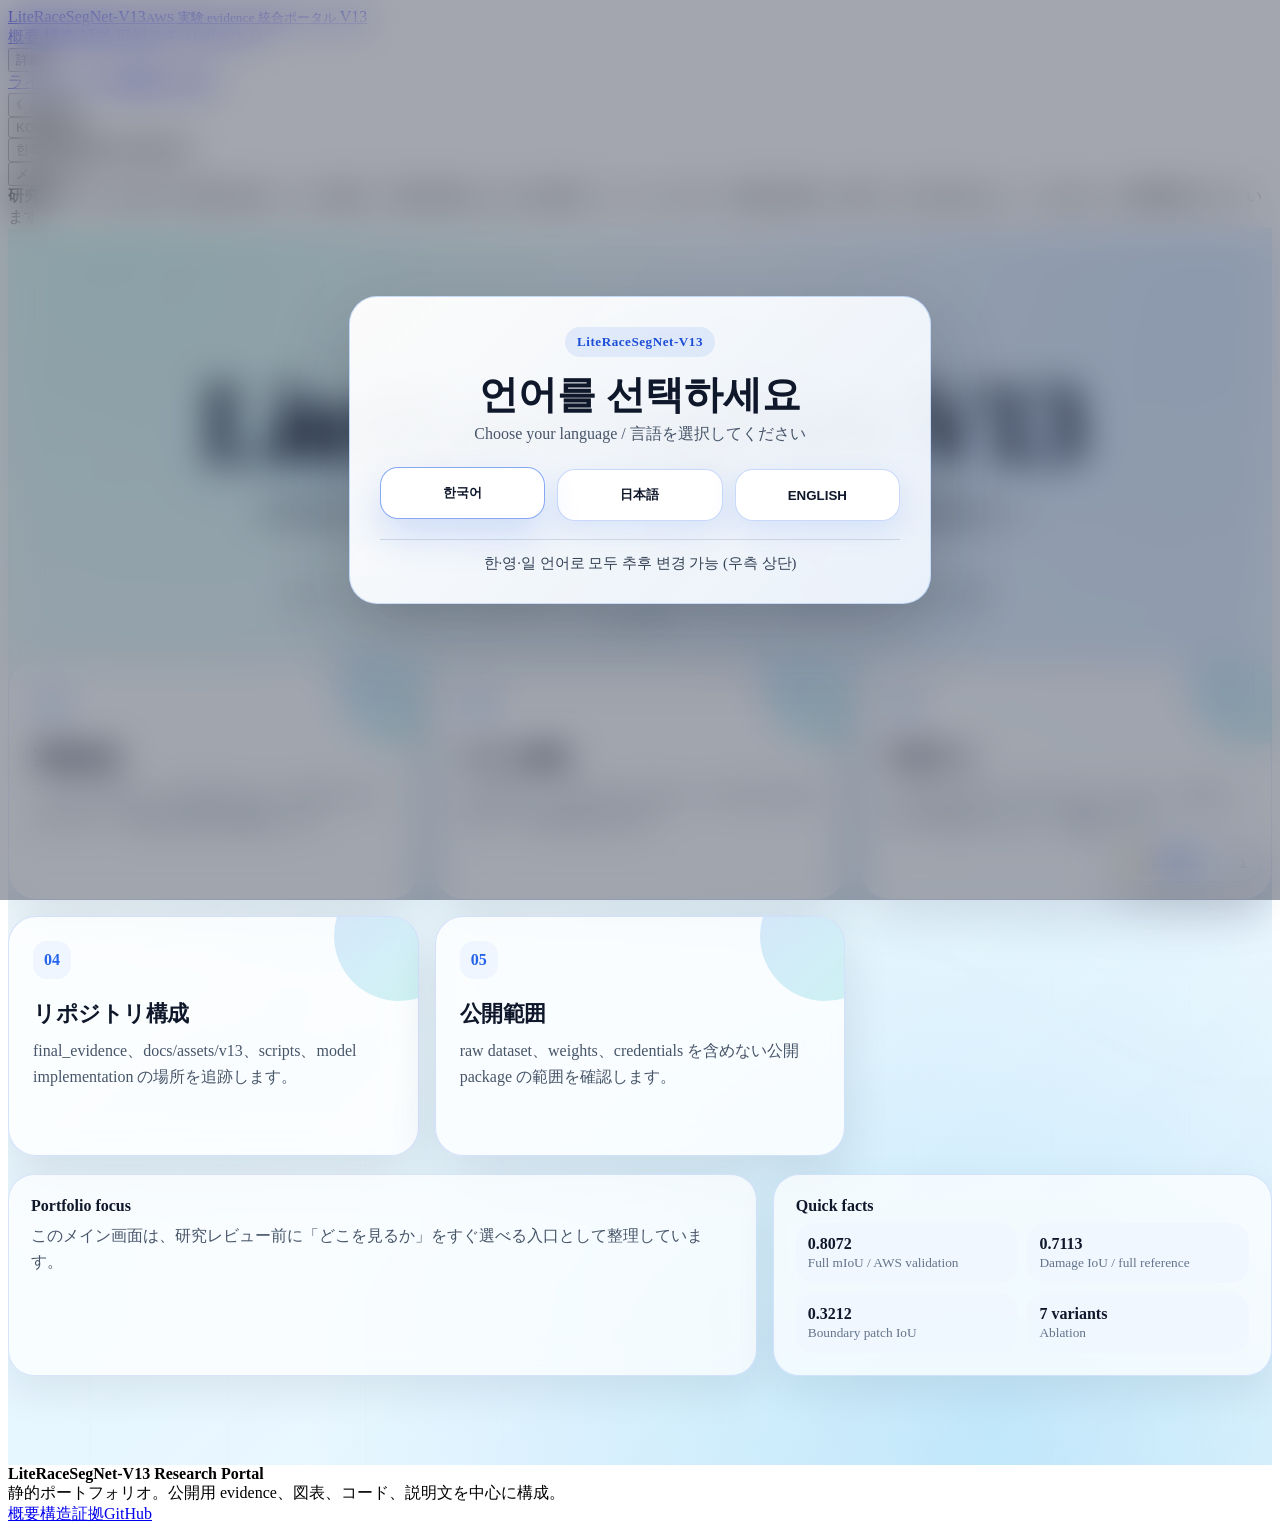
==== index.html @ 6b25d980 "README 정리(영·일·한), 캐릭터 이미지와 QA 페이지 삭제, 불필요한 문서·그림 삭제, 저작자 표기 수정" ====
<!DOCTYPE html>

<html lang="ja">
<head>
<meta charset="utf-8"/>
<meta content="width=device-width, initial-scale=1" name="viewport"/>
<title>Research Portal | LiteRaceSegNet-V13</title>
<meta content="LiteRaceSegNet V13 integrates AWS ablation, threshold, boundary-local, and visual evidence." name="description"/>
<meta content="Research Portal | LiteRaceSegNet-V13" property="og:title"/>
<meta content="LiteRaceSegNet V13 integrates AWS ablation, threshold, boundary-local, and visual evidence." property="og:description"/>
<meta content="docs/assets/v13/service_cards_sheet_10_samples.jpg" property="og:image"/>
<link href="assets/favicon.svg" rel="icon" type="image/svg+xml"/>
<link href="assets/site.css" rel="stylesheet"/>

<style id="lrs-lang-style">
.lang-control[data-lrs-language-control] .lang-switch{gap:6px;flex-wrap:wrap}.lang-control[data-lrs-language-control] .lang-btn{white-space:nowrap}.lrs-lang-modal[hidden]{display:none!important}.lrs-lang-modal{position:fixed;inset:0;z-index:9999;display:grid;place-items:center;padding:24px;background:rgba(15,23,42,.38);backdrop-filter:blur(18px);-webkit-backdrop-filter:blur(18px)}.lrs-lang-dialog{width:min(520px,calc(100vw - 32px));border:1px solid rgba(59,130,246,.25);border-radius:28px;background:linear-gradient(135deg,rgba(255,255,255,.96),rgba(239,246,255,.94));box-shadow:0 30px 80px rgba(15,23,42,.24);padding:30px;text-align:center;color:#0f172a}.lrs-lang-kicker{display:inline-flex;align-items:center;gap:8px;padding:7px 12px;border-radius:999px;background:rgba(37,99,235,.1);color:#1d4ed8;font-weight:800;font-size:.82rem;letter-spacing:.04em}.lrs-lang-dialog h2{margin:16px 0 8px;font-size:clamp(1.8rem,4vw,2.45rem);line-height:1.1}.lrs-lang-dialog p{margin:0;color:#475569}.lrs-lang-actions{display:grid;grid-template-columns:repeat(3,1fr);gap:12px;margin:24px 0 18px}.lrs-lang-choice{border:1px solid rgba(37,99,235,.24);border-radius:18px;background:#fff;box-shadow:0 10px 28px rgba(37,99,235,.12);padding:16px 10px;font-weight:900;color:#0f172a;cursor:pointer;transition:transform .18s ease,box-shadow .18s ease,border-color .18s ease}.lrs-lang-choice:hover,.lrs-lang-choice:focus-visible{transform:translateY(-2px);box-shadow:0 18px 36px rgba(37,99,235,.18);border-color:rgba(37,99,235,.55);outline:none}.lrs-lang-note{border-top:1px solid rgba(148,163,184,.35);padding-top:14px;font-size:.92rem;color:#334155!important}.lrs-lang-modal-open{overflow:hidden}@media(max-width:620px){.lrs-lang-actions{grid-template-columns:1fr}.lrs-lang-dialog{padding:24px 18px}.lang-control[data-lrs-language-control] .lang-switch{display:grid;grid-template-columns:1fr}.lang-control[data-lrs-language-control] .lang-btn{padding-inline:9px}}
</style>

<style id="lrs-home-style">
.home-rebuild{min-height:100vh}.home-lab-hero{position:relative;overflow:hidden;min-height:calc(100vh - 118px);padding:clamp(44px,7vw,92px) 0;background:linear-gradient(135deg,rgba(248,252,255,.96),rgba(226,245,255,.92) 42%,rgba(238,247,255,.96)),url("data:image/svg+xml,%3Csvg xmlns='http://www.w3.org/2000/svg' width='1400' height='900' viewBox='0 0 1400 900'%3E%3Cdefs%3E%3ClinearGradient id='g' x1='0' x2='1' y1='0' y2='1'%3E%3Cstop stop-color='%2393c5fd' stop-opacity='.55'/%3E%3Cstop offset='1' stop-color='%232dd4bf' stop-opacity='.35'/%3E%3C/linearGradient%3E%3C/defs%3E%3Crect width='1400' height='900' fill='%23eef8ff'/%3E%3Cg stroke='%2360a5fa' stroke-opacity='.22' stroke-width='1'%3E%3Cpath d='M0 90H1400M0 180H1400M0 270H1400M0 360H1400M0 450H1400M0 540H1400M0 630H1400M0 720H1400M0 810H1400M100 0V900M200 0V900M300 0V900M400 0V900M500 0V900M600 0V900M700 0V900M800 0V900M900 0V900M1000 0V900M1100 0V900M1200 0V900M1300 0V900'/%3E%3C/g%3E%3Cg fill='none' stroke='url(%23g)' stroke-width='8' stroke-linecap='round' stroke-linejoin='round' opacity='.5'%3E%3Cpath d='M180 610 C320 520 430 660 560 570 S840 480 980 560 1170 660 1280 520'/%3E%3Cpath d='M230 245 H410 L470 315 H610 L700 230 H890 L960 310 H1160'/%3E%3C/g%3E%3Cg fill='%232563eb' fill-opacity='.22'%3E%3Ccircle cx='230' cy='245' r='14'/%3E%3Ccircle cx='470' cy='315' r='12'/%3E%3Ccircle cx='700' cy='230' r='15'/%3E%3Ccircle cx='960' cy='310' r='12'/%3E%3Ccircle cx='1180' cy='560' r='18'/%3E%3C/g%3E%3Ctext x='900' y='170' font-family='monospace' font-size='42' fill='%230f172a' fill-opacity='.12'%3E&lt;/&gt;%3C/text%3E%3Ctext x='170' y='760' font-family='monospace' font-size='30' fill='%230f172a' fill-opacity='.10'%3ECNN · IoU · Boundary%3C/text%3E%3C/svg%3E");background-size:cover;background-position:center}.home-lab-hero:before{content:"";position:absolute;inset:-20%;background:radial-gradient(circle at 20% 12%,rgba(45,212,191,.34),transparent 30%),radial-gradient(circle at 82% 18%,rgba(59,130,246,.24),transparent 34%),radial-gradient(circle at 70% 84%,rgba(14,165,233,.22),transparent 36%);pointer-events:none}.home-lab-hero:after{content:"";position:absolute;inset:0;background:linear-gradient(180deg,rgba(255,255,255,.48),rgba(255,255,255,.08));pointer-events:none}.home-main-shell{position:relative;z-index:1}.home-title-panel{max-width:900px;margin:0 auto 30px;text-align:center}.home-title-panel .eyebrow{display:inline-flex;margin-bottom:14px;padding:8px 14px;border-radius:999px;background:rgba(255,255,255,.72);border:1px solid rgba(37,99,235,.16);box-shadow:0 10px 30px rgba(37,99,235,.08);color:#2563eb;font-weight:900}.home-title-panel h1{margin:0;font-size:clamp(3rem,9vw,7.2rem);letter-spacing:-.07em;line-height:.9;color:#0f172a;text-shadow:0 16px 48px rgba(37,99,235,.16)}.home-title-panel .lead{max-width:780px;margin:22px auto 0;color:#334155;font-size:clamp(1.05rem,2vw,1.35rem);line-height:1.75}.home-instruction{max-width:720px;margin:14px auto 0;color:#475569}.home-menu-grid{display:grid;grid-template-columns:repeat(3,minmax(0,1fr));gap:16px;margin:32px auto 0}.home-menu-card{position:relative;min-height:190px;padding:24px;border-radius:28px;border:1px solid rgba(37,99,235,.18);background:rgba(255,255,255,.78);box-shadow:0 18px 48px rgba(15,23,42,.11);backdrop-filter:blur(16px);-webkit-backdrop-filter:blur(16px);text-decoration:none;color:#0f172a;overflow:hidden;transition:transform .2s ease,box-shadow .2s ease,border-color .2s ease}.home-menu-card:before{content:"";position:absolute;right:-46px;top:-46px;width:130px;height:130px;border-radius:999px;background:linear-gradient(135deg,rgba(59,130,246,.18),rgba(45,212,191,.22))}.home-menu-card:hover,.home-menu-card:focus-visible{transform:translateY(-5px);box-shadow:0 26px 60px rgba(37,99,235,.18);border-color:rgba(37,99,235,.42);outline:none}.home-menu-card span{display:inline-flex;width:38px;height:38px;align-items:center;justify-content:center;border-radius:14px;background:#eff6ff;color:#2563eb;font-weight:900}.home-menu-card h2{margin:20px 0 10px;font-size:1.35rem;letter-spacing:-.02em}.home-menu-card p{margin:0;color:#475569;line-height:1.65}.home-bottom-row{display:grid;grid-template-columns:1.2fr .8fr;gap:16px;margin-top:18px;align-items:stretch}.home-quick-note,.home-facts{border:1px solid rgba(37,99,235,.16);border-radius:26px;background:rgba(255,255,255,.72);box-shadow:0 16px 40px rgba(15,23,42,.08);padding:22px;backdrop-filter:blur(14px);-webkit-backdrop-filter:blur(14px)}.home-quick-note strong,.home-facts strong{display:block;color:#0f172a;margin-bottom:8px}.home-quick-note span{color:#475569;line-height:1.65}.home-fact-grid{display:grid;grid-template-columns:repeat(2,minmax(0,1fr));gap:10px}.home-fact{padding:12px;border-radius:18px;background:rgba(239,246,255,.75)}.home-fact b{display:block;color:#0f172a}.home-fact small{color:#64748b}.theme-dark .home-lab-hero{background:linear-gradient(135deg,rgba(8,13,25,.92),rgba(15,23,42,.88)),url("data:image/svg+xml,%3Csvg xmlns='http://www.w3.org/2000/svg' width='1400' height='900' viewBox='0 0 1400 900'%3E%3Crect width='1400' height='900' fill='%230f172a'/%3E%3Cg stroke='%2360a5fa' stroke-opacity='.22' stroke-width='1'%3E%3Cpath d='M0 90H1400M0 180H1400M0 270H1400M0 360H1400M0 450H1400M0 540H1400M0 630H1400M0 720H1400M0 810H1400M100 0V900M200 0V900M300 0V900M400 0V900M500 0V900M600 0V900M700 0V900M800 0V900M900 0V900M1000 0V900M1100 0V900M1200 0V900M1300 0V900'/%3E%3C/g%3E%3Cg fill='none' stroke='%232dd4bf' stroke-width='8' stroke-linecap='round' opacity='.38'%3E%3Cpath d='M180 610 C320 520 430 660 560 570 S840 480 980 560 1170 660 1280 520'/%3E%3C/g%3E%3C/svg%3E")}.theme-dark .home-title-panel h1,.theme-dark .home-menu-card h2,.theme-dark .home-quick-note strong,.theme-dark .home-facts strong,.theme-dark .home-fact b{color:#f8fafc}.theme-dark .home-title-panel .lead,.theme-dark .home-instruction,.theme-dark .home-menu-card p,.theme-dark .home-quick-note span,.theme-dark .home-fact small{color:#cbd5e1}.theme-dark .home-menu-card,.theme-dark .home-quick-note,.theme-dark .home-facts{background:rgba(15,23,42,.72);border-color:rgba(147,197,253,.18)}.theme-dark .home-fact,.theme-dark .home-menu-card span,.theme-dark .home-title-panel .eyebrow{background:rgba(30,41,59,.78)}@media(max-width:980px){.home-menu-grid{grid-template-columns:repeat(2,minmax(0,1fr))}.home-bottom-row{grid-template-columns:1fr}}@media(max-width:640px){.home-lab-hero{padding:34px 0}.home-menu-grid{grid-template-columns:1fr}.home-menu-card{min-height:auto}.home-fact-grid{grid-template-columns:1fr}.home-title-panel h1{font-size:clamp(2.6rem,17vw,4.2rem)}}
</style>
</head>
<body class="overview-page" data-theme-enabled="true">
<header class="site-header">
<div class="container nav-wrap">
<a aria-label="LiteRaceSegNet-V13 Home" class="brand brand-v13" href="index.html">
<span class="brand-copy"><span class="brand-name">LiteRaceSegNet-V13</span><small>AWS 実験 evidence 統合ポータル</small></span>
<span class="version-chip">V13</span>
</a>
<nav aria-label="Primary navigation" class="nav">
<a href="index.html">概要</a>
<a href="pages/architecture.html">構造</a>
<a href="pages/evidence.html">証拠</a>
<a href="pages/demo.html">可視デモ</a>
<a href="pages/repository.html">リポジトリ</a>
</nav>
<div class="header-more" data-more-menu="">
<button aria-expanded="false" aria-label="Open License and GitHub links" class="more-toggle" data-more-toggle="" type="button"><span aria-hidden="true" class="more-lines"><i></i><i></i><i></i></span><span class="more-copy">詳細</span></button>
<div class="more-dropdown" data-more-dropdown="">
<a href="pages/license.html">ライセンス / 公開範囲</a>
<a class="more-github" href="https://github.com/jcicaaa3-cloud/LiteRaceSegNet-FINAL-" rel="noreferrer" target="_blank">GitHub</a>
</div>
</div>
<div aria-label="Site tools" class="header-tools">
<button aria-label="Toggle light and dark mode" class="tool-btn theme-toggle" data-theme-toggle="" type="button"><span class="tool-icon" data-theme-icon="">☾</span><span data-theme-label="">ダーク</span></button>
<div aria-label="Language switch" class="lang-control no-translate" data-lrs-language-control=""><button aria-label="Open language selection" class="translator-mark no-translate" data-lrs-lang-open="" type="button">KO/JA/EN</button><div aria-label="Language switch" class="lang-switch no-translate" role="group"><button class="tool-btn lang-btn" data-lrs-lang="ko" type="button">한국어</button><button class="tool-btn lang-btn active" data-lrs-lang="ja" type="button">日本語</button><button class="tool-btn lang-btn" data-lrs-lang="en" type="button">ENGLISH</button></div></div>
</div>
<button aria-label="Open navigation" class="mobile-menu" data-menu="" type="button">メニュー</button>
</div>
</header>
<div aria-hidden="true" aria-labelledby="lrs-lang-title" aria-modal="true" class="lrs-lang-modal no-translate" data-lrs-lang-modal="" hidden="" role="dialog">
<div class="lrs-lang-dialog">
<span class="lrs-lang-kicker">LiteRaceSegNet-V13</span>
<h2 id="lrs-lang-title">언어를 선택하세요</h2>
<p>Choose your language / 言語を選択してください</p>
<div class="lrs-lang-actions">
<button class="lrs-lang-choice" data-lrs-lang-choice="ko" type="button">한국어</button>
<button class="lrs-lang-choice" data-lrs-lang-choice="ja" type="button">日本語</button>
<button class="lrs-lang-choice" data-lrs-lang-choice="en" type="button">ENGLISH</button>
</div>
<p class="lrs-lang-note">한·영·일 언어로 모두 추후 변경 가능 (우측 상단)</p>
</div>
</div>

<div class="site-warning" role="note"><div class="container warning-inner"><strong>研究ポートフォリオ</strong><span>AWS 実験の結果、モデル構造、可視化資料をまとめた静的ポートフォリオです。数値は記載した条件と一緒に読めるよう、Evidence と公開範囲を分けています。</span></div></div>

<main class="home-rebuild">
<section aria-labelledby="portal-home-title" class="home-lab-hero">
<div class="container home-main-shell">
<div class="home-title-panel">
<span class="eyebrow">V13 / AWS evidence / 軽量道路損傷 segmentation</span>
<h1 id="portal-home-title">LiteRaceSegNet-V13</h1>
<p class="lead">道路損傷セグメンテーション研究を、構造・証拠・可視デモ・公開範囲に分けて確認できる GitHub Pages ポータルです。</p>
<p class="home-instruction">下のメニューから読みたい項目を選んでください。各カードの下に、何を確認できるかを短く説明しています。</p>
</div>
<div aria-label="Main menu" class="home-menu-grid">
<a class="home-menu-card" href="pages/evidence.html"><span>01</span><h2>実験証拠</h2><p>7-variant ablation、threshold sweep、boundary-local metric など、測定済み結果を確認します。</p></a>
<a class="home-menu-card" href="pages/architecture.html"><span>02</span><h2>モデル構造</h2><p>LiteIRBlock、detail/context branch、boundary-guided fusion、出力契約を読みます。</p></a>
<a class="home-menu-card" href="pages/demo.html"><span>03</span><h2>可視デモ</h2><p>10-image subset の service card、overlay、boundary sheet を静的 viewer として確認します。</p></a>
<a class="home-menu-card" href="pages/repository.html"><span>04</span><h2>リポジトリ構成</h2><p>final_evidence、docs/assets/v13、scripts、model implementation の場所を追跡します。</p></a>
<a class="home-menu-card" href="pages/license.html"><span>05</span><h2>公開範囲</h2><p>raw dataset、weights、credentials を含めない公開 package の範囲を確認します。</p></a>
</div>
<div class="home-bottom-row">
<div class="home-quick-note"><strong>Portfolio focus</strong><span>このメイン画面は、研究レビュー前に「どこを見るか」をすぐ選べる入口として整理しています。</span></div>
<div class="home-facts"><strong>Quick facts</strong><div class="home-fact-grid"><div class="home-fact"><b>0.8072</b><small>Full mIoU / AWS validation</small></div><div class="home-fact"><b>0.7113</b><small>Damage IoU / full reference</small></div><div class="home-fact"><b>0.3212</b><small>Boundary patch IoU</small></div><div class="home-fact"><b>7 variants</b><small>Ablation</small></div></div></div>
</div>
</div>
</section>
</main>

<footer class="footer"><div class="container footer-grid"><div><strong>LiteRaceSegNet-V13 Research Portal</strong><br/><span>静的ポートフォリオ。公開用 evidence、図表、コード、説明文を中心に構成。</span></div><div class="mini-nav"><a href="index.html">概要</a><a href="pages/architecture.html">構造</a><a href="pages/evidence.html">証拠</a><a href="https://github.com/jcicaaa3-cloud/LiteRaceSegNet-FINAL-" rel="noreferrer" target="_blank">GitHub</a></div></div></footer>
<script id="lrs-lang-pre">try{window.localStorage.setItem("lrs-v13-lang","ja");}catch(_){}</script><script src="assets/site.js"></script>
<script id="lrs-i18n-html-only">
(function(){
  const STORAGE_KEY='lrs-v13-ui-lang';
  const LEGACY_KEY='lrs-v13-lang';
  const MODAL_SESSION_KEY='lrs-v13-language-modal-seen-v2';
  const SUPPORTED=['ko','ja','en'];
  const I18N={"ko":{"AWS 実験 evidence 統合ポータル":"AWS 실험 결과 통합 포털","概要":"개요","構造":"구조","証拠":"실험 결과","可視デモ":"시각화 데모","QAガイド":"QA 가이드","リポジトリ":"리포지토리","詳細":"더 보기","ライセンス / 公開範囲":"라이선스 / 공개 범위","メニュー":"메뉴","ダーク":"다크","研究ポートフォリオ":"연구 포트폴리오","AWS 実験の結果、モデル構造、可視化資料をまとめた静的ポートフォリオです。数値・図・会話文は、記載した条件とファイル構成に沿って読めるよう整理しています。":"AWS 실험 결과, 모델 구조, 시각화 자료를 정리한 정적 포트폴리오입니다. 숫자, 그림, 대화형 설명이 각각 어떤 조건과 파일에서 나온 것인지 따라갈 수 있게 구성했습니다.","AWS 実験の結果、モデル構造、可視化資料をまとめた静的ポートフォリオです。数値は記載した条件と一緒に読めるよう、Evidence と公開範囲を分けています。":"AWS 실험 결과, 모델 구조, 시각화 자료를 한곳에 묶되, 숫자는 측정 조건과 떨어지지 않도록 Evidence와 공개 범위를 나눠 두었습니다.","ホーム":"홈","/ 構造":"/ 구조","/ Visual Demo":"/ 시각 데모","/ 証拠":"/ 증거","/ ライセンス / 公開範囲":"/ 라이선스 / 공개 범위","/ リポジトリ":"/ 리포지토리","LiteRaceSegNet-V13 Research Portal":"LiteRaceSegNet-V13 연구 포털","静的ポートフォリオ。公開用の図表、コード、説明文を中心に構成。":"공개용 그림, 코드, 설명 문서를 중심으로 구성한 정적 포트폴리오입니다.","静的ポートフォリオ。公開用 evidence、図表、コード、説明文を中心に構成。":"공개용 실험 결과, 그림, 코드, 설명 문서를 중심으로 구성한 정적 포트폴리오입니다.","V13 / AWS evidence / 軽量道路損傷 segmentation":"V13 / AWS 실험 결과 / 경량 도로 손상 segmentation","道路損傷セグメンテーション研究を、構造・証拠・可視デモ・公開範囲に分けて確認できる GitHub Pages ポータルです。":"도로 손상 segmentation 연구를 구조, 실험 근거, 시각화 데모, 공개 범위로 나눠 차례대로 확인할 수 있는 GitHub Pages 포털입니다.","下のメニューから読みたい項目を選んでください。各カードの下に、何を確認できるかを短く説明しています。":"아래 메뉴에서 먼저 볼 항목을 고르면 됩니다. 각 카드에는 그 페이지에서 무엇을 확인할 수 있는지 짧게 적어 두었습니다.","Main menu":"메인 메뉴","実験証拠":"실험 결과","7-variant ablation、threshold sweep、boundary-local metric など、測定済み結果を確認します。":"7가지 ablation, threshold sweep, boundary-local metric 등 측정된 결과를 확인합니다.","モデル構造":"모델 구조","LiteIRBlock、detail/context branch、boundary-guided fusion、出力契約を読みます。":"LiteIRBlock, detail/context branch, boundary-guided fusion, 출력 형식을 확인합니다.","10-image subset の service card、overlay、boundary sheet を静的 viewer として確認します。":"10-image subset에서 만든 service card, overlay, boundary sheet를 정적 뷰어로 확인합니다.","QA ガイド":"QA 가이드","発表・メール・README で使いやすい説明を、研究レビュー用の会話形式で確認します。":"발표, 메일, README에 바로 옮겨 쓸 수 있는 설명을 연구 리뷰용 대화 형식으로 정리했습니다.","リポジトリ構成":"리포지토리 구성","final_evidence、docs/assets/v13、scripts、model implementation の場所を追跡します。":"final_evidence, docs/assets/v13, scripts, 모델 구현 위치를 빠르게 찾을 수 있습니다.","公開範囲":"공개 범위","raw dataset、weights、credentials を含めない公開 package の範囲を確認します。":"raw dataset, 가중치, 인증 정보를 제외한 공개 패키지 범위를 확인합니다.","Portfolio focus":"포트폴리오 구성 포인트","このメイン画面は、研究レビュー前に「どこを見るか」をすぐ選べる入口として整理しています。":"이 메인 화면은 연구 리뷰 전에 무엇을 먼저 볼지 빠르게 고를 수 있는 입구로 정리했습니다.","Quick facts":"핵심 요약","Full mIoU":"Full mIoU","Damage IoU":"Damage IoU","Boundary patch IoU":"Boundary patch IoU","Ablation":"Ablation","AWS validation":"AWS 검증","full reference":"full 기준 모델","32×32 / 64×64 patches":"32×32 / 64×64 패치","7 variants":"7개 변형","Architecture | LiteRaceSegNet-V13":"구조 | LiteRaceSegNet-V13","軽量 CNN の分岐構造と境界誘導":"경량 CNN 분기 구조와 경계 보조 설계","LiteRaceSegNet-V13 は、custom LiteIR-style lightweight CNN backbone と boundary-guided segmentation decoder を軸に、小さな損傷領域と不規則境界を説明します。比較表では SegFormer-B3 baseline も扱い、このページでは LiteRaceSegNet 本体の構造を中心に読みます。":"LiteRaceSegNet-V13은 custom LiteIR-style lightweight CNN backbone과 boundary-guided segmentation decoder를 중심으로 작은 손상 영역과 불규칙한 경계를 어떻게 다루는지 설명합니다. SegFormer-B3 baseline은 비교 기준으로 함께 보되, 이 페이지는 LiteRaceSegNet 본체 구조를 먼저 읽도록 구성했습니다.","Model positioning":"모델 위치","LiteIRBlock と比較 baseline の位置づけ":"LiteIRBlock과 비교 baseline의 역할","LiteRaceSegNet は MobileNetV2/V3-style lightweight block / inverted residual の設計アイデアから着想を得た custom LiteIR-style lightweight CNN segmentation model です。比較 baseline は別経路に置き、ここでは LiteRaceSegNet の設計を中心に読みます。":"LiteRaceSegNet은 MobileNetV2/V3-style lightweight block과 inverted residual 설계 아이디어에서 출발한 custom LiteIR-style lightweight CNN segmentation model입니다. 비교 baseline은 별도 경로에 두고, 여기서는 제안 모델의 설계 의도를 먼저 봅니다.","の LiteIRBlock は、軽量 inverted-residual の考え方を道路損傷 segmentation 向けに組み直した custom block です。detail/context branch と boundary-guided fusion につながる main path として読めます。":"의 LiteIRBlock은 경량 inverted-residual 아이디어를 도로 손상 segmentation에 맞게 재구성한 custom block입니다. detail/context branch와 boundary-guided fusion으로 이어지는 핵심 경로로 볼 수 있습니다.","短い説明":"한 줄 요약","LiteRaceSegNet は LiteIRBlock で軽量化し、boundary-guided fusion で小さな損傷形状を読みやすくした CNN segmentation model です。":"LiteRaceSegNet은 LiteIRBlock으로 모델을 가볍게 만들고, boundary-guided fusion으로 작은 손상 형태를 더 읽기 쉽게 만든 CNN segmentation model입니다.","公開用の再構成図。入力から detail/context、LiteASPP、boundary-guided fusion、出力までを一つの流れで確認する。":"공개용 구조도입니다. 입력부터 detail/context, LiteASPP, boundary-guided fusion, 출력까지의 흐름을 한눈에 확인할 수 있습니다.","Design goal":"설계 목표","なぜ境界を別に見るのか":"경계를 별도로 보는 이유","道路損傷は画素数が小さく、低コントラストで、背景路面と混ざりやすい。mIoU の平均値だけでは、細い亀裂が消えたのか、境界が膨張したのか、背景へ吸収されたのかが説明しにくい。":"도로 손상은 픽셀 수가 적고 대비가 낮아 배경 노면과 쉽게 섞입니다. mIoU 평균값만으로는 가는 균열이 사라졌는지, 경계가 부풀었는지, 배경에 묻혔는지 설명하기 어렵습니다.","そのため本ポータルでは、主出力":"그래서 이 포털에서는 주 출력","、補助出力":", 보조 출력","、境界補助":", 경계 보조","を分け、実装確認と説明を接続します。":"을 각각 분리해 구현 확인과 설명을 연결합니다.","説明の軸":"설명의 기준","「軽いモデルで高い数値を出す」だけではなく、「どの境界劣化をどう観察するか」を先に置く。":"‘가벼운 모델로 높은 수치를 냈다’에서 끝내지 않고, ‘어떤 경계 품질 저하를 어떻게 관찰했는지’를 먼저 보여줍니다.","Component map":"구성 요소","主要コンポーネント":"주요 구성 요소","各部品は単独の飾りではなく、境界を説明可能にするための役割を持ちます。":"각 구성 요소는 단순한 장식이 아니라, 경계가 왜 남거나 무너지는지를 설명하기 위해 맡은 역할이 있습니다.","Detail branch":"Detail branch","浅い特徴を残し、細線・端点・局所的な変化を失いにくくする。":"얕은 특징을 보존해 가는 선, 끝점, 국소적인 변화를 잃지 않도록 돕습니다.","Context branch":"Context branch","周辺路面や損傷の連続性を読み、局所ノイズだけで判定しない。":"주변 노면과 손상의 연속성을 함께 보도록 해, 국소 노이즈만으로 판단하지 않게 합니다.","LiteASPP":"LiteASPP","軽量な受容野拡張で、広い文脈を過剰なパラメータ増加なしに取り込む。":"가벼운 수용 영역 확장으로, 파라미터를 크게 늘리지 않고 넓은 문맥을 반영합니다.","Boundary-guided fusion":"Boundary-guided fusion","境界補助信号を使い、主セグメンテーションの形状説明を支える。":"경계 보조 신호를 사용해 최종 segmentation 형태를 더 설명 가능하게 만듭니다.","Forward contract":"Forward 출력 형식","出力契約と smoke check":"출력 형식과 기본 동작 확인","モデル説明と実装確認をつなぐ最低限の契約です。公開ページでは、実測値と未測定値を混ぜず、この契約を基準に説明します。":"모델 설명과 실제 구현 확인을 이어 주는 최소 기준입니다. 공개 페이지에서는 측정된 값과 아직 측정하지 않은 값을 섞지 않고, 이 출력 형식을 기준으로 설명합니다.","Output":"출력","Shape":"형태","確認する意味":"무엇을 확인하나","レビュー時の見方":"검토 포인트","主セグメンテーション logits":"최종 손상 예측값(logits)","損傷領域の最終予測を読む。":"모델이 최종적으로 어디를 손상으로 판단했는지 확인합니다.","補助セグメンテーション出力":"보조 segmentation 출력","中間 supervision と安定性の補助として扱う。":"학습 과정에서 중간 신호를 보강하고 결과가 흔들리지 않도록 돕는 항목입니다.","境界補助 logit":"경계 보조값(logit)","境界の残り方、膨張、細線消失の説明に使う。":"손상 경계가 끊기거나 두꺼워지는지, 가는 균열이 사라지는지를 볼 때 사용합니다.","Failure taxonomy":"실패 유형 정리","境界劣化を分類して読む":"경계 품질 저하를 유형별로 보기","成功例だけでなく、侵食、膨張、細線消失、文脈吸収、誤境界を分けることで、モデルがどこで弱いかを説明できます。これは改善方針や ablation の理由にもなります。":"성공 사례만 보여주지 않고, 영역이 깎이는 경우, 경계가 부풀어 오르는 경우, 가는 선이 사라지는 경우, 배경에 묻히는 경우, 잘못된 경계를 잡는 경우를 나누어 봅니다. 이렇게 해야 모델이 어디에서 약한지 설명할 수 있고, 개선 방향과 ablation 이유도 분명해집니다.","細い亀裂が途中で切れる。":"가는 균열이 중간에 끊기는 경우입니다.","背景路面の模様を損傷として拾う。":"노면 무늬를 손상으로 잘못 잡는 경우입니다.","損傷領域が太りすぎ、実形状から外れる。":"예측 영역이 실제보다 과하게 두꺼워지는 경우입니다.","影や水濡れで boundary logit が不安定になる。":"그림자나 젖은 노면에서 경계 보조값이 흔들리는 경우입니다.","失敗条件を隠さず、研究テーマの説明材料として残す。":"실패 조건도 숨기지 않고, 개선 방향을 설명하는 자료로 남깁니다.","Visual Demo | LiteRaceSegNet-V13":"시각화 데모 | LiteRaceSegNet-V13","Static V13 result viewer":"정적 V13 결과 뷰어","10-image visual evidence: cards, overlays, boundaries":"10개 이미지 시각 자료: cards, overlays, boundaries","ブラウザ推論ではなく、AWS 実験で生成された conservative inference 結果を静的に確認するページです。":"브라우저에서 새로 추론하는 페이지가 아니라, AWS 실험에서 생성한 conservative inference 결과를 정적으로 확인하는 페이지입니다.","Service-card sheet: 10 samples.":"Service-card sheet: 10개 샘플","Static preview":"정적 프리뷰","AWS 実験結果を読むための静的 viewer":"AWS 실험 결과를 읽기 위한 정적 뷰어","このページでは、AWS 実験で生成された segmentation result を静的に並べ、mask、overlay、boundary の読み方を確認します。":"이 페이지에서는 AWS 실험으로 생성한 segmentation result를 정적으로 배열하고, mask, overlay, boundary를 어떻게 읽어야 하는지 보여줍니다.","Conservative threshold: 0.75, min area: 30":"Conservative threshold: 0.75, min area: 30","10-image evaluation subset":"10-image evaluation subset","Mask / overlay / boundary / card を分離":"Mask / overlay / boundary / card를 분리","10-image subset の扱い":"10-image subset을 보는 방법","Visual sheets":"시각화 sheet","一括確認用シート":"한 번에 확인하는 sheet","発表や GitHub Pages では、個別画像よりまずこの 3 枚を見せると分かりやすいです。":"발표나 GitHub Pages에서는 개별 이미지보다 이 3장의 sheet를 먼저 보여주면 흐름을 이해하기 쉽습니다.","Service cards":"Service cards","Postprocessed overlays":"후처리 overlay","Boundary visuals":"경계 시각화","Selected cards":"선택 카드","10 sample cards":"10개 샘플 카드","各カードは service viewer 風に整理した、静的な結果確認用プレビューです。":"각 카드는 서비스 화면처럼 정리한 정적 결과 프리뷰입니다.","service card / conservative mask":"service card / conservative mask","Evidence | LiteRaceSegNet-V13":"실험 결과 | LiteRaceSegNet-V13","測定済み AWS evidence":"측정 완료된 AWS 실험 결과","V13 evidence: ablation・threshold・boundary metric":"V13 실험 결과: ablation / threshold / boundary metric","このページは placeholder を置かず、AWS 実験から得た結果を表示します。同一条件で構造差を比較した研究 evidence として、数値と条件をセットでまとめています。":"이 페이지는 자리 채우기용 문구가 아니라 AWS 실험에서 나온 값을 그대로 정리한 곳입니다. 같은 조건에서 구조를 바꿨을 때 무엇이 달라졌는지, 수치와 설정을 붙여서 읽도록 했습니다.","主要 result values":"주요 결과값","主要結果":"주요 결과","Full model は最も高い mIoU を示し、LiteASPP と aux loss の除去で比較的大きい低下が見られました。":"Full model이 가장 높은 mIoU를 보였고, LiteASPP와 aux loss를 뺐을 때 하락 폭이 상대적으로 크게 나타났습니다.","best epoch 2":"best epoch 2","full model":"full model","Params":"파라미터","Latency":"지연 시간","CUDA profile":"CUDA profile","Ablation table":"Ablation 표","7-variant ablation matrix":"7개 variant ablation matrix","同じ protocol で各構造要素を off にし、full reference との差を確認します。":"동일한 비교 조건에서 각 구조 요소를 제거하고, full 기준 모델과의 차이를 확인합니다.","Variant":"변형","Change":"변경","mIoU":"mIoU","Δ mIoU":"Δ mIoU","Full reference":"Full 기준 모델","Full LiteRaceSegNet reference: detail branch + boundary gate + boundary-logit fusion + LiteASPP context.":"Full LiteRaceSegNet reference: detail branch + boundary gate + boundary-logit fusion + LiteASPP context.","No detail branch":"detail branch 제거","Remove the high-resolution detail branch contribution.":"고해상도 detail branch가 주는 효과를 제거합니다.","No boundary gate":"boundary gate 제거","Keep boundary prediction but disable boundary-guided gating.":"boundary prediction은 유지하되, boundary-guided gating은 끕니다.","No boundary-logit fusion":"boundary-logit fusion 제거","Predict boundary logit without concatenating it into the fusion module.":"boundary logit을 fusion module에 합치지 않고 별도로만 예측합니다.","No LiteASPP context":"LiteASPP context 제거","Replace LiteASPP context aggregation with DSConv context module.":"LiteASPP 기반 context aggregation을 DSConv context module로 바꿉니다.","No auxiliary loss":"auxiliary loss 제거","Disable auxiliary segmentation head/loss.":"auxiliary segmentation head/loss를 끕니다.","Slim capacity":"Slim capacity","Backbone-capacity ablation proxy: reduce base/context channels instead of claiming literal backbone removal.":"Backbone-capacity ablation proxy: 실제 backbone 제거라고 주장하지 않고 base/context channel만 줄인 설정입니다.","Interpretation":"해석","Full model が最良。LiteASPP removal は ΔmIoU -0.0222、aux removal は ΔmIoU -0.0153。Slim は params を 0.059M まで下げつつ mIoU 0.8064 を維持しました。":"Full model이 가장 좋은 결과를 냈습니다. LiteASPP를 제거했을 때 ΔmIoU는 -0.0222, aux loss를 제거했을 때 ΔmIoU는 -0.0153입니다. Slim은 파라미터를 0.059M까지 줄이면서도 mIoU 0.8064를 유지했습니다.","Threshold sweep":"Threshold sweep","metric-first と conservative を分離":"metric-first와 conservative 설정 분리","Setting":"설정","Threshold":"임계값","Min area":"최소 영역","Precision":"정밀도","Recall":"재현율","metric-first":"metric-first","conservative":"conservative","定量比較は metric-first、可視化や demo mask は conservative setting として分けて記述します。":"정량 비교는 metric-first로, 시각화와 demo mask는 conservative setting으로 나눠 적습니다. 평가용 설정과 보여 주기용 설정을 섞지 않기 위해서입니다.","Boundary-local metric":"Boundary-local metric","32×32 / 64×64 patch":"32×32 / 64×64 patch","Patch":"패치","IoU":"IoU","Dice":"Dice","Aggregate":"종합","Boundary-local precision は比較的高い一方、recall は制限的です。これは今後の boundary refinement 課題として明記します。":"Boundary-local precision은 비교적 높지만 recall은 제한적입니다. 그래서 이 부분은 boundary refinement가 필요한 향후 개선 과제로 명확히 적습니다.","Case split":"Case split","GT mask から easy / hard を整理":"GT mask 기준으로 easy / hard 정리","area group は GT mask area ratio と positive pixel count を使って分類し、fragmentation は component count で確認します。Evidence タブでは画像を置かず、数値・設定・解釈メモを分離します。":"area group은 GT mask area ratio와 positive pixel count로 나누고, fragmentation은 component count로 확인합니다. Evidence 탭에서는 이미지를 넣지 않고 수치, 설정, 해석 메모를 분리해 보여줍니다.","large/easy":"large/easy","4 samples":"4개 샘플","medium":"medium","3 samples":"3개 샘플","small/hard":"small/hard","fragmented":"fragmented","10 samples":"10개 샘플","Interpretation note":"해석 메모","10-image subset は held-out preview/evaluation subset として整理します。可視化は Visual Demo 側に分け、Evidence では数値と条件を優先します。":"10-image subset은 held-out preview/evaluation subset으로 정리합니다. 시각화 자료는 Visual Demo 쪽에 두고, Evidence에서는 수치와 조건을 우선합니다.","Files":"파일","Repository 内の evidence ファイル":"리포지토리 안의 결과 파일","GitHub 上で表・CSV・Markdown を確認できます。":"GitHub에서 표, CSV, Markdown을 확인할 수 있습니다.","Summary":"요약","Ablation / Threshold":"Ablation / Threshold","Visual / Boundary / Case":"Visual / Boundary / Case","License / Scope | LiteRaceSegNet-V13":"라이선스 / 공개 범위 | LiteRaceSegNet-V13","公開範囲とライセンス":"공개 범위와 라이선스","公開 package の範囲":"공개 패키지의 범위","ポートフォリオ公開と研究レビューに使うファイルを整理し、第三者ライセンス、非公開データ、認証情報、生成ビジュアルの扱いを分けています。":"포트폴리오 공개와 연구 리뷰에 쓰는 파일을 정리하고, 제3자 라이선스, 비공개 데이터, 인증 정보, 생성 비주얼의 취급 범위를 분리했습니다.","Include":"포함","含めるもの":"포함하는 것","静的ページ、説明図、README、MODEL_CARD、評価プロトコル、公開用テンプレート。":"정적 페이지, 설명도, README, MODEL_CARD, 평가 프로토콜, 공개용 템플릿.","Exclude":"제외","含めないもの":"포함하지 않는 것","raw datasets、private images/masks、checkpoints、pretrained weights、.env、API keys、cloud credentials、.pem files、個人環境ファイル。":"raw datasets, private images/masks, checkpoints, pretrained weights, .env, API keys, cloud credentials, .pem files, 개인 환경 파일.","Static preview scope":"정적 프리뷰 범위","このサイトは静的な研究ポートフォリオです。ブラウザ上で実推論、アップロード、サーバー通信を行いません。研究説明、図版閲覧、QA 形式の案内を提供します。":"이 사이트는 정적 연구 포트폴리오입니다. 브라우저에서 실제 추론, 업로드, 서버 통신을 하지 않습니다. 연구 설명, 그림 열람, QA 형식 안내만 제공합니다.","Model / baseline scope":"Model / baseline 범위","LiteRaceSegNet と SegFormer-B3 の位置づけ":"LiteRaceSegNet과 SegFormer-B3의 역할","LiteRaceSegNet 本体、SegFormer-B3 baseline、public package の外に置く artifact を整理します。":"LiteRaceSegNet 본체, SegFormer-B3 baseline, 공개 패키지 밖에 둘 생성 파일의 범위를 정리합니다.","提案モデル":"제안 모델","LiteRaceSegNet は MobileNetV2/V3-style inverted residual の設計アイデアから着想を得た、直接実装の custom LiteIR-style lightweight CNN segmentation model です。":"LiteRaceSegNet은 MobileNetV2/V3-style inverted residual 설계 아이디어에서 출발해 직접 구현한 custom LiteIR-style lightweight CNN segmentation model입니다.","比較 baseline":"비교 baseline","SegFormer-B3 は comparison baseline/reference として別 path に置いています。LiteRaceSegNet の実装主経路は":"SegFormer-B3는 비교 baseline/reference로 별도 경로에 둡니다. LiteRaceSegNet의 구현 주 경로는","です。":"입니다.","公開 package の外":"공개 패키지 밖","SegFormer-B3 pretrained weight、fine-tuned checkpoint、Hugging Face cache、private dataset、credentials は public package の外に置きます。script 実行後の artifact はライセンス確認後に扱います。":"SegFormer-B3 pretrained weight, fine-tuned checkpoint, Hugging Face cache, private dataset, credentials는 공개 패키지 밖에 둡니다. script 실행 후 생성 파일은 라이선스 확인 후 다룹니다.","LiteRaceSegNet is a custom LiteIR-style lightweight CNN segmentation model; SegFormer-B3 is used as a separate comparison baseline.":"LiteRaceSegNet은 custom LiteIR-style lightweight CNN segmentation model이며, SegFormer-B3는 별도의 비교 baseline으로 사용합니다.","License scope":"라이선스 범위","SegFormer-B3 baseline artifacts":"SegFormer-B3 baseline 생성 파일","SegFormer-B3 関連 code/script は optional comparison baseline 用です。weight や cache は public package の外に置きます。":"SegFormer-B3 관련 code/script는 optional comparison baseline용입니다. weight와 cache는 공개 패키지 밖에 둡니다.","関連 path":"관련 경로","、":", ","は SegFormer-B3 comparison baseline 用です。":"은 SegFormer-B3 비교 baseline용입니다.","SegFormer-B3 license note":"SegFormer-B3 라이선스 메모","SegFormer-B3 の参照元 NVLabs repo は research/evaluation reference として扱います。Hugging Face の nvidia/segformer-b3-finetuned-ade-512-512 は license 表示が other のため、artifact の扱いは別途確認対象にします。":"SegFormer-B3의 참조 원본인 NVLabs repo는 research/evaluation reference로 다룹니다. Hugging Face의 nvidia/segformer-b3-finetuned-ade-512-512는 license 표시가 other이므로, 생성 파일의 공개 여부는 별도 확인 대상으로 둡니다.","setup script":"setup script","は Hugging Face SegFormer-B3 weight を local comparison 用に download/cache する script です。生成物はライセンス確認後に扱います。":"는 Hugging Face SegFormer-B3 weight를 local comparison용으로 download/cache하는 script입니다. 생성물은 라이선스 확인 후 다룹니다.","MobileNet / TorchVision note":"MobileNet / TorchVision 메모","には torchvision":"에는 torchvision","を呼ぶ":"을 호출하는","class があります。V13 の説明主経路は":"class가 있습니다. V13의 설명 주 경로는","です。TorchVision は BSD-3-Clause、Hugging Face Transformers は Apache 2.0 として扱います。":"입니다. TorchVision은 BSD-3-Clause, Hugging Face Transformers는 Apache 2.0으로 봅니다.","Portfolio / Academic Review":"Portfolio / Academic Review","公開目的は閲覧と評価補助です。商用利用、再配布、第三者データ利用は別途確認が必要です。":"공개 목적은 열람과 평가 보조입니다. 상업적 이용, 재배포, 제3자 데이터 사용은 별도 확인이 필요합니다.","Third-party notice":"Third-party notice","ライブラリ、フレームワーク、データセット、比較対象はそれぞれのライセンスに従います。":"라이브러리, 프레임워크, 데이터셋, 비교 대상은 각각의 라이선스를 따릅니다.","Guide visuals":"안내 비주얼","研究案内用の AI 生成ビジュアルです。主役はモデル構造、評価証拠、公開範囲の説明です。":"연구 안내용 AI 생성 비주얼입니다. 핵심은 모델 구조, 평가 결과, 공개 범위를 설명하는 데 있습니다.","Claim scope":"주장 범위","表現の範囲":"표현 범위","測定済みの値だけを確定値として扱う。":"측정이 끝난 값만 확정값으로 다룹니다.","小規模 validation は研究レビュー用の参考評価として扱う。":"소규모 validation은 연구 리뷰용 참고 평가로 다룹니다.","静的デモは qualitative result viewer として見せる。":"정적 데모는 정성 결과 뷰어로만 보여줍니다.","非公開データや重みは public package の外に分ける。":"비공개 데이터와 가중치는 공개 패키지 밖으로 분리합니다.","そのまま使える表現":"바로 쓸 수 있는 표현","「公開用の静的プレビュー」":"“공개용 정적 프리뷰”","「測定済み結果 / 予備参照 / 追加検証項目」":"“측정 완료 결과 / 예비 참고값 / 추가 검증 항목”","「実データ・重み・認証情報は含めない」":"“실데이터, 가중치, 인증 정보는 포함하지 않음”","「境界劣化を説明する研究ポートフォリオ」":"“경계 품질 저하를 설명하는 연구 포트폴리오”","QA Guide | LiteRaceSegNet-V13":"QA 가이드 | LiteRaceSegNet-V13","V13 Scenario QA":"V13 시나리오 QA","研究レビューで聞かれそうな質問":"연구 리뷰에서 나올 법한 질문","V13 では会話量を増やし、ablation・threshold・boundary・case split・limitation まで説明します。":"V13에서는 ablation, threshold, boundary, case split, limitation까지 대화로 따라갈 수 있게 정리했습니다.","初見レビュー":"첫 리뷰","研究の入口":"연구 입구","構造説明":"구조 설명","分岐と出力契約":"분기와 출력 형식","7 variant の読み方":"7개 variant 읽는 법","patch metric と限界":"patch metric과 한계","easy / hard の客観化":"easy / hard 객관화","Demo 範囲":"Demo 범위","静的 viewer":"정적 뷰어","Failure":"실패","弱点の説明":"약점 설명","評価範囲":"평가 범위","Repository / License":"Repository / License","V13 update":"V13 업데이트","AWS 実験で出た実数値と読み方を、会話形式で追えるようにしました。":"AWS 실험에서 나온 실제 수치와 읽는 순서를 대화 형식으로 확인할 수 있게 했습니다.","LiteRaceSegNet-V13 QA":"LiteRaceSegNet-V13 QA","対話で evidence を説明する":"대화로 실험 결과 설명하기","タブを選ぶと、発表・メール・README に使う説明を短い会話で確認できます。":"탭을 선택하면 발표, 메일, README에 쓸 수 있는 설명을 짧은 대화로 확인할 수 있습니다.","Static Guide":"정적 가이드","この会話はレビュー準備用メモです。数値の詳細は Evidence ページと final_evidence の CSV/Markdown で確認できます。":"이 대화는 리뷰 준비용 메모입니다. 자세한 수치는 Evidence 페이지와 final_evidence의 CSV/Markdown에서 확인할 수 있습니다.","Limitations":"한계","Model Engineer":"리뷰어","構造・ablation・実装確認":"질문·검토 포인트","Project Navigator":"연구 담당자","証拠・説明順・公開範囲":"실험 결과·설명 흐름·공개 범위","会話表示は静的 JavaScript です。AI API、画像アップロード、外部通信は行いません。":"대화 화면은 정적 JavaScript로만 동작합니다. AI API, 이미지 업로드, 외부 통신은 사용하지 않습니다.","補足":"안내","人物画像は研究案内用の生成ビジュアルです。評価内容は Evidence の表と図で確認します。":"인물 이미지는 연구 안내용 생성 비주얼입니다. 실제 평가는 Evidence의 표와 그림을 기준으로 확인합니다.","1. Evidence":"1. Evidence","7 ablation と threshold を確認":"7개 ablation과 threshold 확인","2. Visual":"2. Visual","cards / overlays / boundaries を確認":"card / overlay / boundary 확인","3. Boundary":"3. Boundary","patch metric と recall limitation を確認":"patch metric과 recall 한계 확인","4. Scope":"4. Scope","評価範囲を確認":"평가 범위 확인","V13 では、最初に何を伝えるべきですか？":"처음 보는 사람에게는 V13을 어떻게 소개하는 게 좋을까요?","「軽量 segmentation モデルを作った」だけでなく、AWS 実験で構造差・閾値・境界・case split を検証した版だと伝えます。":"‘가벼운 segmentation 모델’이라는 말에서 끝내지 말고, AWS 실험으로 구조 차이, threshold, boundary, case split까지 확인한 버전이라고 설명하면 좋습니다.","性能の大きな言い切りより、実験の中身を先に見せるわけですね。":"그러면 성능 수치만 앞세우기보다, 어떤 실험을 했는지 먼저 보여주는 흐름이군요.","はい。full model、ablation、threshold、boundary-local metric、visual evidence の順に見せると研究として読みやすくなります。":"맞습니다. full model 결과, ablation, threshold 설정, boundary-local metric, visual 자료 순서로 보여주면 리뷰어가 따라가기 쉽습니다.","モデル構造と baseline はどう分けて説明しますか？":"모델 구조와 baseline은 어떻게 나눠서 설명하면 자연스러울까요?","LiteRaceSegNet は MobileNetV2/V3-style inverted residual の設計アイデアを参考にした custom LiteIR-style lightweight CNN segmentation model として説明します。":"LiteRaceSegNet은 MobileNetV2/V3-style inverted residual 아이디어를 참고해 직접 구현한 lightweight CNN segmentation model로 소개합니다.","SegFormer-B3 は comparison baseline として別 path に置いています。関連 script はありますが、weight や checkpoint は public package の外です。":"그럼 SegFormer-B3는 제안 모델이 아니라 비교용 baseline으로만 두는 거죠?","実装確認では out、aux、boundary の 3 出力契約と ablation 結果を evidence ページに接続します。":"맞습니다. 관련 script는 있지만 weight와 checkpoint는 공개 패키지에 넣지 않고, 구현 확인은 out, aux, boundary 세 가지 출력 형식과 ablation 결과를 Evidence 페이지로 연결합니다.","7つの ablation で一番大きな結果は？":"7개 ablation에서 가장 눈에 띄는 결과는 무엇인가요?","Full model が mIoU 0.8072、damage IoU 0.7113 で最も高い結果でした。":"Full model이 mIoU 0.8072, damage IoU 0.7113으로 가장 높은 결과를 냈습니다.","LiteASPP を外すと mIoU が 0.7850 まで下がり、低下幅が最も大きいです。":"어떤 요소를 제거했을 때 성능 하락이 가장 컸나요?","Aux loss を外した場合も mIoU 0.7919 で、補助 supervision の役割が見えます。":"LiteASPP를 제거했을 때 mIoU가 0.7850까지 떨어져 하락 폭이 가장 컸습니다. aux loss를 제거한 경우도 mIoU 0.7919까지 내려가서, 보조 supervision의 역할을 확인할 수 있습니다.","Slim variant は params 0.059M なのに mIoU 0.8064 を維持しました。":"Slim variant는 파라미터를 줄인 만큼 성능도 많이 떨어졌나요?","ただし slim の latency 改善は明確ではないので、speed claim ではなく parameter efficiency として説明します。":"오히려 파라미터를 0.059M까지 줄이면서도 mIoU 0.8064를 유지했습니다. 다만 latency 개선이 뚜렷하다고 말하긴 어려워서, 속도 개선이 아니라 parameter efficiency로 설명합니다.","Threshold はどれを採用すればいいですか？":"Threshold는 하나만 정해서 쓰면 되나요?","定量比較は metric-first: threshold 0.60, min area 120 を使います。":"정량 비교에는 metric-first 설정인 threshold 0.60, min area 120을 사용합니다.","可視化では conservative: threshold 0.75, min area 30 を使います。":"그럼 시각화용 설정은 따로 두나요?","conservative は precision を高め、false positive を抑えるための demo/preview 用設定です。":"네. 시각화에는 conservative 설정인 threshold 0.75, min area 30을 사용합니다. false positive를 줄이고 결과 화면을 더 깔끔하게 보여주기 위한 demo/preview용입니다.","一つの threshold を全用途に使わず、目的ごとに分けた点が大事です。":"정리하면 하나의 threshold를 모든 용도에 억지로 적용하지 않고, 목적에 맞게 나눴다는 점을 강조하면 되겠네요.","Boundary branch は mIoU だけで評価していいですか？":"Boundary branch는 mIoU만 보면 충분한가요?","いいえ。V13 では 32×32 と 64×64 の boundary-local patch metric を追加しました。":"충분하지 않습니다. V13에서는 32×32와 64×64 boundary-local patch metric을 추가했습니다.","Aggregate boundary patch IoU は 0.3212、precision は 0.8864 です。":"그 metric에서는 수치가 어떻게 나왔나요?","一方で recall は 0.3350 なので、境界 recall はまだ制限的です。":"Aggregate boundary patch IoU는 0.3212, precision은 0.8864입니다. 다만 recall은 0.3350이라, 경계를 넓게 모두 잡아내는 능력은 아직 제한적입니다.","つまり boundary-aware design の効果は見せつつ、boundary refinement は今後の改善点として残します。":"그러면 boundary-aware design의 의미는 보여주되, boundary refinement는 앞으로 개선할 과제로 남긴다는 흐름이군요.","Easy / hard は目で見て分けましたか？":"Easy / hard case는 눈대중으로 나눈 건가요?","主観ではなく、GT mask area ratio、positive pixels、component count を使って分けました。":"아니요. GT mask area ratio, positive pixels, component count를 기준으로 나눴습니다.","今回の 10 samples では large/easy 4、medium 3、small/hard 3 です。":"10개 샘플은 어떤 그룹으로 정리했나요?","fragmented は 10 samples で、component が多いケースとして扱います。":"large/easy 4개, medium 3개, small/hard 3개로 정리했습니다. fragmented case는 component가 많이 나뉘는 샘플로 따로 봅니다.","shadow confusion や road texture confusion は、今後の qualitative taxonomy として追加整理できます。":"shadow confusion이나 road texture confusion 같은 정성적 실패 유형은 이후에 더 세분화할 수 있겠네요.","Visual Demo は実サービスですか？":"Visual Demo는 실제 서비스처럼 동작하나요?","いいえ。V13 でも static result viewer です。画像アップロード、API、server inference はありません。":"아닙니다. V13에서도 정적 결과 뷰어입니다. 이미지 업로드, API 호출, 서버 추론은 없습니다.","service card、overlay、boundary は AWS 実験から生成した結果画像です。":"그럼 service card나 overlay는 브라우저에서 새로 계산하는 화면이 아니라, 실험에서 나온 결과 이미지인가요?","研究結果の見せ方を補助する visual evidence として、実験条件と一緒に読みます。":"맞습니다. service card, overlay, boundary 이미지는 AWS 실험 결과를 바탕으로 만든 정적 시각 자료입니다. 실험 조건과 함께 읽는 보조 자료이지, 새로 추론하는 서비스는 아닙니다.","失敗条件はどこまで見せますか？":"실패 사례도 보여주는 게 좋을까요? 보여준다면 어디까지가 적당할까요?","細線消失、境界膨張、影・路面模様の誤検出、小領域 missed damage を分けて説明します。":"성공 예시만 두지 않고, 가는 균열이 사라지는 경우, 경계가 두꺼워지는 경우, 그림자나 노면 무늬를 손상으로 잘못 잡는 경우, 작은 손상을 놓치는 경우를 나눠 설명합니다.","今回の zip では objective split と visual sheets はありますが、詳細な failure taxonomy はまだ補強余地があります。":"그럼 이번 패키지는 완성된 실패 유형 분류라기보다, 근거를 모아 둔 단계라고 보면 되나요?","今回の整理では、failure case を分類するための土台を作ったところまで示します。":"맞습니다. 객관 기준의 case split과 visual sheet로 출발점을 남겨 둔 버전입니다. 세부 실패 유형 분류는 향후 보강 항목으로 분리했습니다.","今回の結果はどの範囲で見せますか？":"이번 결과는 어느 범위 안에서 설명해야 하나요?","held-out preview/evaluation subset の結果として、測定条件と一緒に見せます。":"held-out preview/evaluation subset의 결과로 설명하고, 항상 측정 조건을 함께 적습니다.","10-image evaluation subset は held-out preview/evaluation subset として扱います。":"10-image evaluation subset도 전체 성능을 대표한다고 말하면 안 되겠죠?","Boundary F1 や recall から、boundary refinement を future work として整理します。":"맞습니다. held-out preview/evaluation subset으로만 다룹니다. Boundary F1과 recall 수치를 근거로 boundary refinement도 향후 개선 과제로 정리합니다.","研究型 evidence package として、測定条件と結果表をセットで提示します。":"그럼 측정 조건과 결과표를 붙여서 연구형 결과 패키지로 보여주면 되겠네요.","GitHub に入れるものは何ですか？":"GitHub에는 어떤 파일을 넣는 게 맞나요?","静的 HTML、README、model code、scripts、final_evidence、docs/assets/v13 の visual sheets です。":"정적 HTML, README, model code, scripts, final_evidence, docs/assets/v13의 visual sheet를 중심으로 넣습니다.","public package は静的 HTML、README、model code、scripts、final_evidence、visual sheets を中心に構成します。":"공개 패키지의 중심은 정적 페이지와 설명 문서, 코드, 결과표, 시각 자료라고 보면 되겠네요.","final_evidence は今回の結果表と画像を確認する場所です。SegFormer-B3 setup script の generated artifact は local comparison 用として分けています。":"맞습니다. final_evidence는 이번 결과표와 이미지를 확인하는 위치입니다. SegFormer-B3 setup script가 만든 생성 파일은 local comparison용으로 따로 분리했습니다.","Repository | LiteRaceSegNet-V13":"리포지토리 | LiteRaceSegNet-V13","Repository map":"리포지토리 맵","研究成果を追跡できる構成":"연구 결과를 추적할 수 있는 구성","公開ページ、図版、実装メモ、評価テンプレートを分け、閲覧者が「どこに何があるか」を確認できるように整理します。":"공개 페이지, 그림 자료, 구현 메모, 평가 템플릿을 분리해 보는 사람이 ‘어디에 무엇이 있는지’를 바로 찾을 수 있게 정리했습니다.","公開用の構成図。サイト、図版、証拠テンプレート、説明文の位置を分離する。":"공개용 구성도입니다. 사이트, 그림, evidence 템플릿, 설명 문서의 위치를 분리해 보여줍니다.","Updated structure":"업데이트된 구조","ページだけでなく説明ドキュメントも補強":"페이지뿐 아니라 설명 문서도 보강했습니다","今回の更新では、QA ページの見た目だけでなく、リポジトリに入る説明文書も追加しました。研究内容を追跡しやすくするため、モデル説明、証拠プロトコル、レビュー用チェックリストを分けます。":"이번 업데이트는 QA 페이지의 겉모양만 바꾼 것이 아니라, 리포지토리에 들어갈 설명 문서도 보강했습니다. 연구 내용을 추적하기 쉽도록 모델 설명, evidence protocol, 리뷰 체크리스트를 따로 나눴습니다.","説明ファイルの役割":"설명 파일의 역할","ページ、図版、MODEL_CARD、evidence protocol を分け、レビュー時に参照しやすい構成にしています。":"페이지, 그림, MODEL_CARD, evidence protocol을 분리해 리뷰할 때 필요한 자료를 바로 찾을 수 있게 했습니다.","Model-facing":"모델 설명","Architecture と MODEL_CARD で、構造、forward 出力、想定用途、限界を説明する。":"Architecture와 MODEL_CARD에서 구조, forward 출력, 사용 목적, 한계를 설명합니다.","Evidence-facing":"결과 설명","Evidence と EVIDENCE_PROTOCOL で、測定済み結果・参考値・追加検証項目・CPU/GPU の扱いを明記する。":"Evidence와 EVIDENCE_PROTOCOL에서 측정 완료 결과, 참고값, 추가 검증 항목, CPU/GPU 기준을 명시합니다.","Portfolio pages":"포트폴리오 페이지","Overview、Visual Demo で、読み順と静的プレビューの公開範囲を示す。":"Overview, Visual Demo에서 읽는 순서와 정적 프리뷰의 공개 범위를 보여줍니다.","Comparison baseline files":"비교 baseline 파일","baseline 用 script の位置づけ":"baseline용 script의 역할","SegFormer-B3 関連 script は比較用の別 path として整理しています。":"SegFormer-B3 관련 script는 비교용 별도 경로로 정리했습니다.","LiteRaceSegNet implementation":"LiteRaceSegNet 구현","提案モデルは custom LiteIR-style lightweight CNN segmentation model です。主要な実装説明は":"제안 모델은 직접 구현한 custom LiteIR-style lightweight CNN segmentation model입니다. 주요 구현 설명은","を基準にします。":"을 기준으로 합니다.","SegFormer-B3 baseline scripts":"SegFormer-B3 baseline scripts","は optional comparison baseline 用の別 path です。":"은 optional comparison baseline용 별도 경로입니다.","SegFormer-B3 pretrained weight、fine-tuned checkpoint、Hugging Face cache は public package の外に置きます。script 実行後の生成物はライセンス確認後に扱います。":"SegFormer-B3 pretrained weight, fine-tuned checkpoint, Hugging Face cache는 공개 패키지 밖에 둡니다. script 실행 후 생성 파일은 라이선스 확인 후 다룹니다.","Note":"메모","は Hugging Face SegFormer-B3 weight を local comparison 用に download/cache する script です。生成物は public package の外に置いています。":"는 Hugging Face SegFormer-B3 weight를 local comparison용으로 download/cache하는 script입니다. 생성 파일은 공개 패키지 밖에 둡니다.","Public boundary":"공개 범위","公開する範囲を明示する":"공개 범위를 명확히 표시","静的ページ、図版、説明文、公開用テンプレート":"정적 페이지, 그림, 설명 문서, 공개용 템플릿","非公開データ、重み、認証情報、個人環境ファイル":"비공개 데이터, 가중치, 인증 정보, 개인 환경 파일","評価プロトコル、可視化例":"평가 프로토콜, 시각화 예시","raw 実験フォルダ、秘密鍵、クラウド設定、.env":"raw 실험 폴더, 비밀키, 클라우드 설정, .env","研究案内用の人物画像":"연구 안내용 인물 이미지","第三者権利が不明な素材、個人識別情報":"제3자 권리가 불분명한 자료, 개인 식별 정보","公開フローは説明図としてのみ掲載。公開範囲の考え方を示す。":"공개 흐름은 설명용 그림으로만 보여줍니다. 공개 범위를 어떻게 나눴는지 이해하기 위한 자료입니다.","Evidence":"실험 결과","Visual Demo":"시각화 데모","QA Guide":"QA 가이드","Architecture":"구조","Repository":"리포지토리","Scope":"범위","Research-first layout":"연구 중심 레이아웃","Release package":"공개 패키지","公開パッケージ":"공개 패키지","公開 zip は、静的ページ、コード、図表、説明文、テンプレートを中心に構成しています。":"공개 zip은 정적 페이지, 코드, 그림, 설명 문서, 템플릿을 중심으로 구성했습니다.","V13 の説明を、最初の紹介・構造・数値・限界まで、レビュー前にそのまま声に出せる会話として整理しました。":"V13 설명을 첫 소개, 구조, 수치, 한계까지 리뷰 전에 그대로 말해 볼 수 있는 대화 흐름으로 정리했습니다.","AWS 実験で出た数値を、どう読んでどう伝えるかまで会話形式でまとめました。":"AWS 실험에서 나온 수치를 어떻게 읽고 어떻게 말하면 좋을지까지 대화 형식으로 정리했습니다.","タブを切り替えながら、発表・メール・README にそのまま移しやすい言い回しを確認できます。":"탭을 바꿔 가며 발표, 메일, README에 그대로 옮기기 쉬운 표현을 확인할 수 있습니다.","この会話はレビュー準備用の説明メモです。数値の根拠は Evidence ページと final_evidence の CSV/Markdown に戻って確認できます。":"이 대화는 리뷰 준비용 설명 메모입니다. 수치의 근거는 Evidence 페이지와 final_evidence의 CSV/Markdown에서 다시 확인할 수 있습니다.","V13 を初めて見る人には、どこから話すのが自然ですか？":"V13을 처음 보는 사람에게는 어디서부터 설명하는 게 자연스러울까요?","まず「軽量 segmentation モデルを作りました」で止めずに、AWS 実験で構造差、しきい値、境界、case split まで見た版だと置きます。":"먼저 ‘가벼운 segmentation 모델을 만들었다’에서 멈추지 말고, AWS 실험으로 구조 차이, threshold, boundary, case split까지 확인한 버전이라고 잡아 주면 됩니다.","じゃあ、いきなり良い数値を強く言うより、検証の流れを先に見せる感じですね。":"그러면 처음부터 좋은 수치만 세게 말하기보다, 어떤 순서로 검증했는지 먼저 보여주는 흐름이군요.","そうです。full model → ablation → threshold → boundary-local metric → visual evidence の順に並べると、読み手が追いやすくなります。":"맞습니다. full model → ablation → threshold → boundary-local metric → visual evidence 순서로 놓으면 보는 사람이 훨씬 따라가기 쉽습니다.","LiteRaceSegNet と SegFormer-B3 は、同じページでどう切り分ければいいですか？":"LiteRaceSegNet과 SegFormer-B3는 같은 페이지에서 어떻게 나눠 설명하면 좋을까요?","LiteRaceSegNet は提案側です。MobileNetV2/V3 系の inverted residual の発想を参考にした、custom LiteIR-style lightweight CNN segmentation model として説明します。":"LiteRaceSegNet은 제안 모델 쪽입니다. MobileNetV2/V3 계열 inverted residual 발상을 참고한 custom LiteIR-style lightweight CNN segmentation model로 설명하면 됩니다.","SegFormer-B3 は、提案モデルではなく比較用 baseline ですね。weight や checkpoint は公開 zip に入れない、と明記します。":"SegFormer-B3는 제안 모델이 아니라 비교용 baseline이죠. weight와 checkpoint는 공개 ZIP에 넣지 않는다고 명확히 적겠습니다.","その切り分けで大丈夫です。実装確認は out、aux、boundary の 3 出力契約に寄せて、Evidence の ablation 結果へつなげます。":"그 구분이면 괜찮습니다. 구현 확인은 out, aux, boundary 세 가지 출력 형식에 맞추고, Evidence의 ablation 결과로 이어 주면 됩니다.","7つの ablation で、まず何を見ればいいですか？":"7개 ablation에서는 먼저 무엇을 봐야 할까요?","最初は full model です。mIoU 0.8072、damage IoU 0.7113 で、この条件では一番高い基準点になります。":"처음은 full model입니다. mIoU 0.8072, damage IoU 0.7113으로 이 조건에서 가장 높은 기준점입니다.","そこから、どの部品を外したときに一番落ちたかを見るんですね。":"그다음에는 어떤 부품을 뺐을 때 가장 크게 떨어졌는지 보면 되겠네요.","はい。LiteASPP を外すと mIoU 0.7850 まで下がり、aux loss を外した場合も 0.7919 です。文脈集約と補助 supervision の役割が見えます。":"네. LiteASPP를 빼면 mIoU가 0.7850까지 내려가고, aux loss를 뺀 경우도 0.7919입니다. 문맥 집약과 보조 supervision의 역할이 보입니다.","Slim variant はどう扱いますか？数値だけ見るとかなり良さそうですが。":"Slim variant는 어떻게 다루면 좋을까요? 수치만 보면 꽤 좋아 보이는데요.","params は 0.059M まで下がって mIoU 0.8064 を保ちます。ただし latency 改善は明確ではないので、speed claim ではなく parameter efficiency として言います。":"params는 0.059M까지 내려가면서 mIoU 0.8064를 유지합니다. 다만 latency 개선이 명확하진 않으니 speed claim이 아니라 parameter efficiency로 말합니다.","Threshold は一つに固定して説明した方が分かりやすいですか？":"Threshold는 하나로 고정해서 설명하는 편이 더 이해하기 쉬울까요?","むしろ分けます。定量比較は metric-first の threshold 0.60、min area 120 でそろえます。":"오히려 나누는 게 맞습니다. 정량 비교는 metric-first 설정인 threshold 0.60, min area 120으로 맞춥니다.","Visual Demo では、同じ設定をそのまま使わないんですね。":"Visual Demo에서는 같은 설정을 그대로 쓰지 않는 거군요.","はい。可視化は conservative、threshold 0.75、min area 30 です。precision を上げて false positive を抑え、見せ方を安定させる設定です。":"네. 시각화는 conservative 설정인 threshold 0.75, min area 30입니다. precision을 높이고 false positive를 줄여 보여 주는 화면을 안정시키는 설정입니다.","つまり、評価用と見せる用を混ぜないところがポイントですね。":"정리하면 평가용과 보여 주는 용도를 섞지 않는 점이 핵심이네요.","Boundary branch は、mIoU の表に入れて終わりでいいですか？":"Boundary branch는 mIoU 표에 넣고 끝내도 될까요?","そこは足りません。V13 では 32×32 と 64×64 の boundary-local patch metric を別に置きます。":"그걸로는 부족합니다. V13에서는 32×32와 64×64 boundary-local patch metric을 따로 둡니다.","具体的には、どの数字を先に見るべきですか？":"구체적으로는 어떤 숫자를 먼저 보면 될까요?","Aggregate boundary patch IoU は 0.3212、precision は 0.8864 です。一方で recall は 0.3350 なので、境界を広く拾う力はまだ課題です。":"Aggregate boundary patch IoU는 0.3212, precision은 0.8864입니다. 반면 recall은 0.3350이라 경계를 넓게 잡아내는 능력은 아직 과제입니다.","効果は見せるけど、boundary refinement は future work として残す、という言い方が安全ですね。":"효과는 보여주되 boundary refinement는 future work로 남긴다고 말하는 편이 안전하겠네요.","Easy / hard は、見た目の印象で分けたと言われないようにしたいです。":"Easy / hard를 외형적인 인상으로 나눈 것처럼 보이지 않게 하고 싶습니다.","そこは GT mask area ratio、positive pixels、component count を基準にしています。主観で分けた、とは書かない方がいいです。":"그 부분은 GT mask area ratio, positive pixels, component count를 기준으로 삼습니다. 주관적으로 나눴다고 쓰면 안 됩니다.","10 samples だと、内訳はどう見せますか？":"10개 sample에서는 내역을 어떻게 보여주면 좋을까요?","large/easy 4、medium 3、small/hard 3 です。fragmented は component が多いケースとして併記します。":"large/easy 4개, medium 3개, small/hard 3개입니다. fragmented는 component가 많은 case로 함께 적습니다.","shadow confusion や road texture confusion は、今回は細かく分類しすぎず、今後の qualitative taxonomy として残します。":"shadow confusion이나 road texture confusion은 이번에는 너무 세분화하지 않고, 향후 qualitative taxonomy로 남겨 두겠습니다.","Visual Demo は、ブラウザで実際に推論している画面ですか？":"Visual Demo는 브라우저에서 실제로 추론하는 화면인가요?","いいえ。V13 は static result viewer です。画像アップロード、API、server inference は入れていません。":"아닙니다. V13은 static result viewer입니다. 이미지 업로드, API, server inference는 넣지 않았습니다.","では、service card や overlay は実験済みの画像を見せているだけですね。":"그러면 service card나 overlay는 실험이 끝난 이미지를 보여주는 것이군요.","そうです。AWS 実験から作った visual evidence として、条件と一緒に読むページです。":"맞습니다. AWS 실험에서 만든 visual evidence로, 조건과 함께 읽는 페이지입니다.","失敗例は、どこまで出した方が誠実ですか？":"실패 예시는 어디까지 보여주는 게 더 솔직할까요?","細線消失、境界膨張、影・路面模様の誤検出、小領域 missed damage くらいは分けて見せます。成功例だけだと研究説明として弱くなります。":"가는 선이 사라지는 경우, 경계가 부풀어 오르는 경우, 그림자·노면 무늬 오검출, 작은 손상 missed damage 정도는 나눠 보여줍니다. 성공 예시만 두면 연구 설명이 약해집니다.","ただ、今回の zip で failure taxonomy を完成版みたいに言うのは危ないですよね。":"다만 이번 ZIP에서 failure taxonomy를 완성본처럼 말하면 위험하겠죠.","はい。objective split と visual sheets はありますが、細かな failure taxonomy は補強余地あり、と正直に書きます。今回は分類の土台まで示す位置づけです。":"네. objective split과 visual sheet는 있지만, 세부 failure taxonomy는 보강 여지가 있다고 솔직히 적습니다. 이번에는 분류의 토대를 보여주는 위치입니다.","今回の結果は、どの範囲まで言い切っていいですか？":"이번 결과는 어느 범위까지 확실하게 말해도 될까요?","held-out preview/evaluation subset の結果として、測定条件とセットで見せます。全データを代表するようには言いません。":"held-out preview/evaluation subset의 결과로 설명하고, 측정 조건과 함께 보여줍니다. 전체 데이터를 대표한다고 말하지는 않습니다.","10-image evaluation subset も、見せ方の確認用という扱いですね。":"10-image evaluation subset도 보여주는 방식을 확인하기 위한 범위로 보는 거군요.","その通りです。Boundary F1 や recall から、boundary refinement は future work として整理します。":"맞습니다. Boundary F1과 recall을 근거로 boundary refinement는 future work로 정리합니다.","研究型 evidence package として、結果表と条件を一緒に置く、というまとめでいきます。":"연구형 evidence package로 결과표와 조건을 함께 둔다는 정리로 가면 되겠습니다.","GitHub には、何を入れて何を外すべきですか？":"GitHub에는 무엇을 넣고 무엇을 빼야 할까요?","入れるのは静的 HTML、README、model code、scripts、final_evidence、docs/assets/v13 の visual sheets です。":"넣는 것은 정적 HTML, README, model code, scripts, final_evidence, docs/assets/v13의 visual sheet입니다.","public package は、説明ページと結果表、コード、可視資料が中心ですね。":"public package는 설명 페이지, 결과표, 코드, 시각 자료가 중심이군요.","はい。final_evidence は今回の表と画像を確認する場所です。SegFormer-B3 setup script の generated artifact は local comparison 用として公開物から分けます。":"네. final_evidence는 이번 표와 이미지를 확인하는 위치입니다. SegFormer-B3 setup script의 generated artifact는 local comparison용으로 공개물에서 분리합니다."},"en":{"日本語":"Japanese","English":"English","More":"More","License / Scope":"License / Scope","研究ポートフォリオ":"Research portfolio","AWS 実験の結果、モデル構造、可視化資料をまとめた静的ポートフォリオです。数値・図・会話文は、記載した条件とファイル構成に沿って読めるよう整理しています。":"Static research portfolio summarizing AWS experiment results, model structure, and visual materials. Values, figures, and dialogue are organized with their stated conditions and file layout.","AWS 実験の結果、モデル構造、可視化資料をまとめた静的ポートフォリオです。数値は記載した条件と一緒に読めるよう、Evidence と公開範囲を分けています。":"Static research portfolio summarizing AWS experiment results, model structure, and visual materials. Evidence and release scope are separated so values can be read with their conditions.","概要":"Overview","構造":"Architecture","証拠":"Evidence","可視デモ":"Visual demo","QAガイド":"QA Guide","リポジトリ":"Repository","詳細":"More","ライセンス / 公開範囲":"License / Scope","メニュー":"Menu","ダーク":"Dark","小さな道路損傷を、":"Small road damage,","境界から説明する。":"explained from the boundary.","軽量モデルを、":"A lightweight model,","実験結果から説明する。":"explained from experiment results.","LiteRaceSegNet-V13 は、7-variant ablation、threshold sweep、boundary-local patch metric を統合した GitHub Pages 向け研究ポータルです。可視画像を前面に出さず、構造要素の寄与・限界・公開範囲を先に確認できるように整理しました。":"LiteRaceSegNet-V13 is a GitHub Pages research portal integrating a 7-variant ablation, threshold sweep, and boundary-local patch metrics. It keeps structure, evidence, and release scope easy to read before the visual sheets.","V13 evidence を見る":"Open V13 evidence","構造を見る":"Open architecture","公開範囲を見る":"Open release scope","LiteRaceSegNet の立ち位置":"LiteRaceSegNet positioning","LiteRaceSegNet は、LiteIRBlock を中心に直接実装した custom LiteIR-style lightweight CNN segmentation model です。":"LiteRaceSegNet is a directly implemented custom LiteIR-style lightweight CNN segmentation model centered on LiteIRBlock.","MobileNetV2/V3-style の inverted residual 設計アイデアを背景にしながら、道路損傷 segmentation 向けに detail/context branch と boundary-guided fusion を組み合わせています。":"It uses MobileNetV2/V3-style inverted-residual efficiency ideas as design background and combines detail/context branches with boundary-guided fusion for road-damage segmentation.","SegFormer-B3 は comparison baseline として別経路に置き、LiteRaceSegNet 本体の説明は lightweight_race.py の custom CNN path を中心にまとめています。":"SegFormer-B3 is placed on a separate comparison-baseline path, while the LiteRaceSegNet explanation focuses on the custom CNN path in lightweight_race.py.","公開パッケージ":"Release package","公開 zip は、静的ページ、コード、図表、説明文、テンプレートを中心に構成しています。":"The release zip centers on static pages, code, figures, text, and templates; external weights, checkpoints, caches, private datasets, and credentials are managed separately.","What changed in V13":"What changed in V13","実験済み evidence をサイトに反映":"Measured evidence integrated into the site","V13 は、AWS 実験で生成した表、画像、読み方をまとめた evidence integrated version です。":"V13 presents concrete tables, visuals, and reading notes produced by the AWS experiment package.","Ablation":"Ablation","Threshold":"Threshold","Boundary":"Boundary","Case split":"Case split","Reading route":"Reading route","レビュー向けの読み順":"Suggested review route","Evidence":"Evidence","Visual Demo":"Visual Demo","QA Guide":"QA Guide","Architecture":"Architecture","Repository":"Repository","Scope":"Scope","QA Guide で研究内容を会話形式に整理":"Research content organized as a QA guide","人物カードは QA Guide の読みやすさを補助する案内役として配置し、本文では構造、数値表、公開範囲を中心に読めるようにしました。":"The character cards support readability in the QA Guide, while the main text keeps structure, metric tables, and release scope in focus.","Research-first layout":"Research-first layout","構造・証拠・公開範囲を最初に整理":"Structure, evidence, and scope first","Overview では見た目の演出より先に、モデルの役割、baseline、evidence、release scope を確認できるようにしました。":"The overview makes the model role, baseline setup, evidence, and release scope readable before decorative visuals.","提案モデル":"Proposed model","比較 baseline":"Comparison baseline","Release package":"Release package","静的ページ、コード、図表、説明文を収録し、external weight、checkpoint、cache、private dataset、credentials は配布物から分けています。":"Static pages, code, figures, and text are included; external weights, checkpoints, caches, private datasets, and credentials are managed separately.","モデル構造":"Model architecture","軽量 CNN の分岐構造と境界誘導":"Lightweight CNN branches and boundary guidance","LiteIRBlock と比較 baseline の位置づけ":"LiteIRBlock and comparison-baseline placement","LiteRaceSegNet は MobileNetV2/V3-style lightweight block / inverted residual の設計アイデアから着想を得た custom LiteIR-style lightweight CNN segmentation model です。比較 baseline は別経路に置き、ここでは LiteRaceSegNet の設計を中心に読みます。":"LiteRaceSegNet is a custom LiteIR-style lightweight CNN segmentation model inspired by MobileNetV2/V3-style lightweight-block and inverted-residual design ideas. The comparison baseline lives on a separate path; this page focuses on LiteRaceSegNet design.","短い説明":"Short description","LiteRaceSegNet は LiteIRBlock で軽量化し、boundary-guided fusion で小さな損傷形状を読みやすくした CNN segmentation model です。":"LiteRaceSegNet is a CNN segmentation model that uses LiteIRBlock for efficiency and boundary-guided fusion to make small damage shapes easier to analyze.","V13 evidence: ablation・threshold・boundary metric":"V13 evidence: ablation, threshold, boundary metrics","測定済み AWS evidence":"Measured AWS evidence","主要結果":"Key results","GT mask から easy / hard を整理":"Easy/hard groups from GT masks","Reading scope":"Reading scope","10-image subset の位置づけ":"Role of the 10-image subset","10-image subset は held-out preview/evaluation subset として、mask・overlay・boundary の見え方を確認するために使います。Evidence では数値と条件、Visual Demo では可視化を中心に読みます。":"The 10-image subset is used as a held-out preview/evaluation subset for reading masks, overlays, and boundary behavior. Evidence focuses on values and conditions; Visual Demo focuses on visuals.","Static V13 result viewer":"Static V13 result viewer","AWS 実験結果を読むための静的 viewer":"Static viewer for AWS experiment results","一括確認用シート":"Summary sheets","10 sample cards":"10 sample cards","研究レビューで聞かれそうな質問":"Likely research-review questions","AWS 実験で出た実数値と読み方を、会話形式で追えるようにしました。":"The dialogue follows actual AWS experiment values and how to read them.","対話で evidence を説明する":"Explain evidence through dialogue","補足":"Note","人物画像は研究案内用の生成ビジュアルです。評価内容は Evidence の表と図で確認します。":"The character images are generated guide visuals. Evaluation content is checked through the Evidence tables and figures.","Repository map":"Repository map","研究成果を追跡できる構成":"A structure that makes research outputs traceable","説明ファイルの役割":"Roles of explanation files","SegFormer-B3 関連 script の置き場所":"Location of SegFormer-B3 scripts","比較実験用の SegFormer-B3 scripts を main implementation と別フォルダにまとめています。":"SegFormer-B3 scripts for comparison experiments are kept in a separate folder from the main implementation.","LiteRaceSegNet implementation":"LiteRaceSegNet implementation","SegFormer-B3 baseline scripts":"SegFormer-B3 baseline scripts","Release scope":"Release scope","公開パッケージの構成":"Release package structure","LiteRaceSegNet と SegFormer-B3 の役割":"Roles of LiteRaceSegNet and SegFormer-B3","Third-party baseline handling":"Third-party baseline handling","SegFormer-B3 baseline artifacts":"SegFormer-B3 baseline artifacts","表現の範囲":"Expression scope","そのまま使える表現":"Reusable wording","AWS 実験 evidence 統合ポータル":"AWS experiment evidence portal","V13 / AWS evidence / 軽量道路損傷 segmentation":"V13 / AWS evidence / lightweight road-damage segmentation","モデルの位置づけと公開範囲":"Model positioning and release scope","LiteRaceSegNet は、LiteIRBlock を中心にした custom LiteIR-style lightweight CNN segmentation model です。":"LiteRaceSegNet is a custom LiteIR-style lightweight CNN segmentation model centered on LiteIRBlock.","MobileNetV2/V3-style の inverted residual から着想を得て、道路損傷 segmentation 向けに detail/context branch と boundary-guided fusion を組み合わせています。":"It draws on MobileNetV2/V3-style inverted-residual ideas and combines detail/context branches with boundary-guided fusion for road-damage segmentation.","SegFormer-B3 は比較表で使う Transformer baseline として、LiteRaceSegNet 本体とは別 path に置いています。":"SegFormer-B3 is kept on a separate path as the Transformer baseline used for comparison tables.","full、no detail、no boundary gate、no fusion、no LiteASPP、no aux、slim を同条件で比較。":"Compares full, no-detail, no-boundary-gate, no-fusion, no-LiteASPP, no-aux, and slim under the same protocol.","metric-first と conservative inference を分け、数値比較と可視化用途を切り分ける。":"Separates metric-first settings from conservative inference, keeping numeric comparison and visual review distinct.","whole-image だけでなく、32×32 / 64×64 boundary-local patch metric を追加。":"Adds 32×32 and 64×64 boundary-local patch metrics in addition to whole-image evaluation.","mask area ratio、component count、fragmentation に基づく objective easy/hard split を採用。":"Uses an objective easy/hard split based on mask area ratio, component count, and fragmentation.","数字、画像、実験条件を分けて読みやすい順番に並べています。":"Numbers, visuals, and experiment conditions are separated into a review-friendly reading order.","7 ablation と数値表":"7 ablations and metric tables","mIoU、damage IoU、params、latency、threshold、boundary patch metric を確認。":"Review mIoU, damage IoU, parameters, latency, threshold settings, and boundary patch metrics.","service card、overlay、boundary sheet で qualitative evidence を確認。":"Review qualitative evidence through service cards, overlays, and boundary sheets.","会話で説明練習":"Practice the explanation as dialogue","ablation、threshold、boundary、case split、limitation を対話形式で読む。":"Read ablation, threshold, boundary, case split, and limitations in dialogue form.","構造と出力契約":"Architecture and output contract","detail、LiteASPP、boundary gate、boundary-logit fusion、aux output を読む。":"Review detail branch, LiteASPP, boundary gate, boundary-logit fusion, and auxiliary output.","公開ファイル構成":"Public file layout","final_evidence、docs/assets/v13、scripts、model implementation の場所を確認。":"Check where final_evidence, docs/assets/v13, scripts, and model implementation files are located.","公開範囲":"Release scope","raw dataset、weights、credentials は含めず、10-image evaluation subset の位置づけも確認。":"Confirm that raw datasets, weights, and credentials are excluded, and review the role of the 10-image evaluation subset.","V13 QA Guide を見る":"Open the V13 QA Guide","構造・ablation・実装確認":"Architecture, ablation, implementation check","証拠・説明順・公開範囲":"Evidence, reading order, release scope","証拠と公開範囲を読みやすく整理":"Evidence and release scope organized for review","メインページでは、モデル説明、baseline の位置づけ、公開範囲を短く確認できるように整理しました。":"The main page gives a quick view of the model description, baseline placement, and release scope.","LiteRaceSegNet は custom LiteIR-style lightweight CNN segmentation model です。":"LiteRaceSegNet is a custom LiteIR-style lightweight CNN segmentation model.","SegFormer-B3 は別 path の comparison baseline として扱います。":"SegFormer-B3 is handled as a comparison baseline on a separate path.","公開 package":"Public package","静的ページ、コード、図表、説明文を中心に構成しています。":"The package centers on static pages, code, figures, and explanatory text.","静的ポートフォリオ。公開用 evidence、図表、コード、説明文を中心に構成。":"Static portfolio centered on public evidence, figures, code, and explanatory text.","ホーム":"Home","/ 構造":"/ Architecture","LiteRaceSegNet-V13 は、custom LiteIR-style lightweight CNN backbone と boundary-guided segmentation decoder を軸に、小さな損傷領域と不規則境界を説明します。比較表では SegFormer-B3 baseline も扱い、このページでは LiteRaceSegNet 本体の構造を中心に読みます。":"LiteRaceSegNet-V13 explains small damage regions and irregular boundaries through a custom LiteIR-style lightweight CNN backbone and a boundary-guided segmentation decoder. Comparison tables also include the SegFormer-B3 baseline, while this page focuses on the LiteRaceSegNet architecture.","の LiteIRBlock は、軽量 inverted-residual の考え方を道路損傷 segmentation 向けに組み直した custom block です。detail/context branch と boundary-guided fusion につながる main path として読めます。":" contains LiteIRBlock, a custom block that adapts lightweight inverted-residual ideas for road-damage segmentation. It is the main path leading into the detail/context branches and boundary-guided fusion.","公開用の再構成図。入力から detail/context、LiteASPP、boundary-guided fusion、出力までを一つの流れで確認する。":"Public-facing reconstructed diagram showing the flow from input to detail/context branches, LiteASPP, boundary-guided fusion, and outputs.","なぜ境界を別に見るのか":"Why boundaries are reviewed separately","道路損傷は画素数が小さく、低コントラストで、背景路面と混ざりやすい。mIoU の平均値だけでは、細い亀裂が消えたのか、境界が膨張したのか、背景へ吸収されたのかが説明しにくい。":"Road damage often occupies few pixels, has low contrast, and blends into the road surface. A mean mIoU value alone does not explain whether a thin crack disappeared, a boundary expanded, or a region was absorbed into the background.","そのため本ポータルでは、主出力":"This portal therefore separates the main output","、補助出力":", auxiliary output","、境界補助":", and boundary auxiliary logit","を分け、実装確認と説明を接続します。":"so implementation checks and explanations stay connected.","説明の軸":"Explanation focus","「軽いモデルで高い数値を出す」だけではなく、「どの境界劣化をどう観察するか」を先に置く。":"The focus is not only on getting high scores with a lightweight model, but on how boundary degradation is observed and explained.","主要コンポーネント":"Main components","各部品は単独の飾りではなく、境界を説明可能にするための役割を持ちます。":"Each component has a role in making boundary behavior easier to explain; it is not decorative.","浅い特徴を残し、細線・端点・局所的な変化を失いにくくする。":"Preserves shallow features so thin lines, endpoints, and local changes are less likely to be lost.","周辺路面や損傷の連続性を読み、局所ノイズだけで判定しない。":"Reads surrounding road context and damage continuity instead of relying only on local noise.","軽量な受容野拡張で、広い文脈を過剰なパラメータ増加なしに取り込む。":"Adds a wider receptive field with limited parameter growth.","境界補助信号を使い、主セグメンテーションの形状説明を支える。":"Uses a boundary auxiliary signal to support the shape explanation of the main segmentation output.","出力契約と smoke check":"Output contract and smoke check","モデル説明と実装確認をつなぐ最低限の契約です。公開ページでは、実測値と未測定値を混ぜず、この契約を基準に説明します。":"This is the minimum contract connecting the model explanation to implementation checks. The public pages use it to avoid mixing measured and unmeasured values.","確認する意味":"What it checks","レビュー時の見方":"How to read it in review","主セグメンテーション logits":"Main segmentation logits","損傷領域の最終予測を読む。":"Read the final damage-region prediction.","補助セグメンテーション出力":"Auxiliary segmentation output","中間 supervision と安定性の補助として扱う。":"Treat it as intermediate supervision and a stability aid.","境界補助 logit":"Boundary auxiliary logit","境界の残り方、膨張、細線消失の説明に使う。":"Use it to explain boundary retention, expansion, and thin-line disappearance.","境界劣化を分類して読む":"Read boundary degradation by category","成功例だけでなく、侵食、膨張、細線消失、文脈吸収、誤境界を分けることで、モデルがどこで弱いかを説明できます。これは改善方針や ablation の理由にもなります。":"Separating erosion, expansion, thin-line loss, context absorption, and false boundaries explains where the model is weak, not just where it succeeds. It also motivates future improvements and ablations.","細い亀裂が途中で切れる。":"A thin crack breaks in the middle.","背景路面の模様を損傷として拾う。":"A road-surface texture is picked up as damage.","損傷領域が太りすぎ、実形状から外れる。":"The predicted damage area becomes too thick and drifts from the actual shape.","影や水濡れで boundary logit が不安定になる。":"Shadows or wet surfaces make the boundary logit unstable.","失敗条件を隠さず、研究テーマの説明材料として残す。":"Failure conditions are kept visible as part of the research explanation.","静的ポートフォリオ。公開用の図表、コード、説明文を中心に構成。":"Static portfolio centered on public figures, code, and explanatory text.","ブラウザ推論ではなく、AWS 実験で生成された conservative inference 結果を静的に確認するページです。":"This page is a static review of conservative-inference results generated by the AWS experiment, not browser-side inference.","このページでは、AWS 実験で生成された segmentation result を静的に並べ、mask、overlay、boundary の読み方を確認します。":"This page lays out segmentation results generated by the AWS experiment so masks, overlays, and boundaries can be reviewed statically.","Mask / overlay / boundary / card を分離":"Mask, overlay, boundary, and card views are separated.","10-image subset の扱い":"How the 10-image subset is used","発表や GitHub Pages では、個別画像よりまずこの 3 枚を見せると分かりやすいです。":"For presentations and GitHub Pages, these three overview sheets are easier to read before individual images.","各カードは service viewer 風に整理した、静的な結果確認用プレビューです。":"Each card is a static result preview arranged in a service-viewer style.","/ 証拠":"/ Evidence","このページは placeholder を置かず、AWS 実験から得た結果を表示します。同一条件で構造差を比較した研究 evidence として、数値と条件をセットでまとめています。":"This page does not use placeholders; it shows the values produced by the AWS experiment. Values and conditions are kept together so architecture changes can be compared under the same protocol.","主要 result values":"Main result values","Full model は最も高い mIoU を示し、LiteASPP と aux loss の除去で比較的大きい低下が見られました。":"The full model produced the highest mIoU, while removing LiteASPP and auxiliary loss caused comparatively larger drops.","同じ protocol で各構造要素を off にし、full reference との差を確認します。":"Each architecture element is switched off under the same protocol and compared with the full reference model.","Full model が最良。LiteASPP removal は ΔmIoU -0.0222、aux removal は ΔmIoU -0.0153。Slim は params を 0.059M まで下げつつ mIoU 0.8064 を維持しました。":"The full model is best. Removing LiteASPP gives ΔmIoU -0.0222, and removing aux loss gives ΔmIoU -0.0153. Slim reduces parameters to 0.059M while keeping mIoU at 0.8064.","metric-first と conservative を分離":"Metric-first and conservative settings are separated","定量比較は metric-first、可視化や demo mask は conservative setting として分けて記述します。":"Quantitative comparison uses the metric-first setting, while visual/demo masks use the conservative setting; the evaluation setting and presentation setting are intentionally kept separate.","Boundary-local precision は比較的高い一方、recall は制限的です。これは今後の boundary refinement 課題として明記します。":"Boundary-local precision is comparatively high, while recall is limited. This is stated clearly as a future boundary-refinement target.","area group は GT mask area ratio と positive pixel count を使って分類し、fragmentation は component count で確認します。Evidence タブでは画像を置かず、数値・設定・解釈メモを分離します。":"Area groups are classified with GT mask area ratio and positive pixel count, while fragmentation is checked by component count. The Evidence tab keeps values, settings, and interpretation notes separate from images.","10-image subset は held-out preview/evaluation subset として整理します。可視化は Visual Demo 側に分け、Evidence では数値と条件を優先します。":"The 10-image subset is treated as a held-out preview/evaluation subset. Visuals are kept in Visual Demo, while Evidence prioritizes values and conditions.","Repository 内の evidence ファイル":"Evidence files in the repository","GitHub 上で表・CSV・Markdown を確認できます。":"Tables, CSV files, and Markdown reports can be reviewed on GitHub.","/ ライセンス / 公開範囲":"/ License / Scope","公開範囲とライセンス":"Release scope and license","公開 package の範囲":"Public package scope","ポートフォリオ公開と研究レビューに使うファイルを整理し、第三者ライセンス、非公開データ、認証情報、生成ビジュアルの扱いを分けています。":"Files used for portfolio release and research review are separated from third-party licenses, private data, credentials, and generated visuals.","含めるもの":"Included","静的ページ、説明図、README、MODEL_CARD、評価プロトコル、公開用テンプレート。":"Static pages, explanatory diagrams, README, MODEL_CARD, evaluation protocol, and public templates.","含めないもの":"Excluded","raw datasets、private images/masks、checkpoints、pretrained weights、.env、API keys、cloud credentials、.pem files、個人環境ファイル。":"Raw datasets, private images/masks, checkpoints, pretrained weights, .env files, API keys, cloud credentials, .pem files, and personal environment files.","このサイトは静的な研究ポートフォリオです。ブラウザ上で実推論、アップロード、サーバー通信を行いません。研究説明、図版閲覧、QA 形式の案内を提供します。":"This site is a static research portfolio. It does not run browser inference, uploads, or server communication; it provides research explanation, figure viewing, and QA-style guidance.","LiteRaceSegNet と SegFormer-B3 の位置づけ":"Placement of LiteRaceSegNet and SegFormer-B3","LiteRaceSegNet 本体、SegFormer-B3 baseline、public package の外に置く artifact を整理します。":"This section separates the LiteRaceSegNet model, the SegFormer-B3 baseline, and artifacts kept outside the public package.","LiteRaceSegNet は MobileNetV2/V3-style inverted residual の設計アイデアから着想を得た、直接実装の custom LiteIR-style lightweight CNN segmentation model です。":"LiteRaceSegNet is a directly implemented custom LiteIR-style lightweight CNN segmentation model inspired by MobileNetV2/V3-style inverted-residual design ideas.","SegFormer-B3 は comparison baseline/reference として別 path に置いています。LiteRaceSegNet の実装主経路は":"SegFormer-B3 is kept on a separate path as a comparison baseline/reference. The main LiteRaceSegNet implementation path is","です。":".","公開 package の外":"Outside the public package","SegFormer-B3 pretrained weight、fine-tuned checkpoint、Hugging Face cache、private dataset、credentials は public package の外に置きます。script 実行後の artifact はライセンス確認後に扱います。":"SegFormer-B3 pretrained weights, fine-tuned checkpoints, Hugging Face cache files, private datasets, and credentials stay outside the public package. Artifacts generated after running scripts are handled only after license review.","SegFormer-B3 関連 code/script は optional comparison baseline 用です。weight や cache は public package の外に置きます。":"SegFormer-B3 code/scripts are for an optional comparison baseline. Weights and cache files stay outside the public package.","関連 path":"Related paths","は SegFormer-B3 comparison baseline 用です。":"is for the SegFormer-B3 comparison baseline.","SegFormer-B3 の参照元 NVLabs repo は research/evaluation reference として扱います。Hugging Face の nvidia/segformer-b3-finetuned-ade-512-512 は license 表示が other のため、artifact の扱いは別途確認対象にします。":"The NVLabs SegFormer repository is treated as a research/evaluation reference. The Hugging Face nvidia/segformer-b3-finetuned-ade-512-512 entry lists its license as other, so artifact handling is reviewed separately.","は Hugging Face SegFormer-B3 weight を local comparison 用に download/cache する script です。生成物はライセンス確認後に扱います。":"downloads/caches Hugging Face SegFormer-B3 weights for local comparison. Generated artifacts are handled after license review.","には torchvision":"contains a torchvision","を呼ぶ":"call through the","class があります。V13 の説明主経路は":"class. The main V13 explanation path is","です。TorchVision は BSD-3-Clause、Hugging Face Transformers は Apache 2.0 として扱います。":". TorchVision is treated as BSD-3-Clause, and Hugging Face Transformers as Apache 2.0.","公開目的は閲覧と評価補助です。商用利用、再配布、第三者データ利用は別途確認が必要です。":"The public purpose is viewing and evaluation support. Commercial use, redistribution, and third-party data use require separate review.","ライブラリ、フレームワーク、データセット、比較対象はそれぞれのライセンスに従います。":"Libraries, frameworks, datasets, and comparison targets follow their respective licenses.","研究案内用の AI 生成ビジュアルです。主役はモデル構造、評価証拠、公開範囲の説明です。":"These are AI-generated guide visuals. The technical focus remains on model structure, evaluation evidence, and release scope.","測定済みの値だけを確定値として扱う。":"Treat only measured values as confirmed values.","小規模 validation は研究レビュー用の参考評価として扱う。":"Treat small validation results as reference evaluation for research review.","静的デモは qualitative result viewer として見せる。":"Present the static demo as a qualitative result viewer.","非公開データや重みは public package の外に分ける。":"Keep private data and weights outside the public package.","「公開用の静的プレビュー」":"\"Public static preview\"","「測定済み結果 / 予備参照 / 追加検証項目」":"\"Measured results / preliminary reference / additional validation items\"","「実データ・重み・認証情報は含めない」":"\"No raw data, weights, or credentials included\"","「境界劣化を説明する研究ポートフォリオ」":"\"Research portfolio explaining boundary degradation\"","V13 では会話量を増やし、ablation・threshold・boundary・case split・limitation まで説明します。":"V13 expands the dialogue to cover ablation, thresholding, boundary metrics, case split, and limitations.","初見レビュー":"First review","研究の入口":"Research entry point","構造説明":"Architecture explanation","分岐と出力契約":"Branches and output contract","7 variant の読み方":"How to read 7 variants","patch metric と限界":"Patch metrics and limits","easy / hard の客観化":"Objective easy/hard split","Demo 範囲":"Demo scope","静的 viewer":"Static viewer","弱点の説明":"Explaining weaknesses","評価範囲":"Evaluation scope","タブを選ぶと、発表・メール・README に使う説明を短い会話で確認できます。":"Select a tab to review short dialogue explanations that can be used in presentations, emails, or README text.","この会話はレビュー準備用メモです。数値の詳細は Evidence ページと final_evidence の CSV/Markdown で確認できます。":"This dialogue is a review-preparation memo. Detailed values are available in the Evidence page and the final_evidence CSV/Markdown files.","会話表示は静的 JavaScript です。AI API、画像アップロード、外部通信は行いません。":"The dialogue display is static JavaScript. It does not use an AI API, image uploads, or external communication.","7 ablation と threshold を確認":"Check the 7 ablations and threshold settings","cards / overlays / boundaries を確認":"Check cards, overlays, and boundaries","patch metric と recall limitation を確認":"Check patch metrics and recall limitations","評価範囲を確認":"Check the evaluation scope","V13 では、最初に何を伝えるべきですか？":"For V13, what should be explained first?","「軽量 segmentation モデルを作った」だけでなく、AWS 実験で構造差・閾値・境界・case split を検証した版だと伝えます。":"Explain that this is not just a lightweight segmentation model; it is a version where architecture differences, thresholds, boundaries, and case splits were checked through AWS experiments.","性能の大きな言い切りより、実験の中身を先に見せるわけですね。":"So the experiment details come before any broad performance claim.","はい。full model、ablation、threshold、boundary-local metric、visual evidence の順に見せると研究として読みやすくなります。":"Yes. It reads well as research when shown in the order of full model, ablation, threshold, boundary-local metrics, and visual evidence.","モデル構造と baseline はどう分けて説明しますか？":"How should the model architecture and baseline be separated?","LiteRaceSegNet は MobileNetV2/V3-style inverted residual の設計アイデアを参考にした custom LiteIR-style lightweight CNN segmentation model として説明します。":"Describe LiteRaceSegNet as a custom LiteIR-style lightweight CNN segmentation model inspired by MobileNetV2/V3-style inverted-residual design ideas.","SegFormer-B3 は comparison baseline として別 path に置いています。関連 script はありますが、weight や checkpoint は public package の外です。":"SegFormer-B3 is kept on a separate path as a comparison baseline. Related scripts are included, but weights and checkpoints stay outside the public package.","実装確認では out、aux、boundary の 3 出力契約と ablation 結果を evidence ページに接続します。":"Implementation checks connect the three-output contract—out, aux, and boundary—to the ablation results on the Evidence page.","7つの ablation で一番大きな結果は？":"What stands out most in the seven ablations?","Full model が mIoU 0.8072、damage IoU 0.7113 で最も高い結果でした。":"The full model performed best with mIoU 0.8072 and damage IoU 0.7113.","LiteASPP を外すと mIoU が 0.7850 まで下がり、低下幅が最も大きいです。":"Removing LiteASPP drops mIoU to 0.7850, the largest decrease.","Aux loss を外した場合も mIoU 0.7919 で、補助 supervision の役割が見えます。":"Removing aux loss gives mIoU 0.7919, showing the role of auxiliary supervision.","Slim variant は params 0.059M なのに mIoU 0.8064 を維持しました。":"The slim variant keeps mIoU at 0.8064 while reducing parameters to 0.059M.","ただし slim の latency 改善は明確ではないので、speed claim ではなく parameter efficiency として説明します。":"However, the slim variant does not show a clear latency improvement, so it should be framed as parameter efficiency rather than a speed claim.","Threshold はどれを採用すればいいですか？":"Which threshold setting should be used?","定量比較は metric-first: threshold 0.60, min area 120 を使います。":"For quantitative comparison, use metric-first: threshold 0.60 and min area 120.","可視化では conservative: threshold 0.75, min area 30 を使います。":"For visualization, use conservative: threshold 0.75 and min area 30.","conservative は precision を高め、false positive を抑えるための demo/preview 用設定です。":"The conservative setting is for demo/preview use, raising precision and reducing false positives.","一つの threshold を全用途に使わず、目的ごとに分けた点が大事です。":"The important point is that one threshold is not forced into every use case; settings are separated by purpose.","Boundary branch は mIoU だけで評価していいですか？":"Is mIoU enough to evaluate the boundary branch?","いいえ。V13 では 32×32 と 64×64 の boundary-local patch metric を追加しました。":"No. V13 adds 32×32 and 64×64 boundary-local patch metrics.","Aggregate boundary patch IoU は 0.3212、precision は 0.8864 です。":"Aggregate boundary patch IoU is 0.3212, and precision is 0.8864.","一方で recall は 0.3350 なので、境界 recall はまだ制限的です。":"Recall is 0.3350, so boundary recall remains limited.","つまり boundary-aware design の効果は見せつつ、boundary refinement は今後の改善点として残します。":"That shows the value of the boundary-aware design while leaving boundary refinement as future work.","Easy / hard は目で見て分けましたか？":"Were easy and hard cases separated by visual judgment?","主観ではなく、GT mask area ratio、positive pixels、component count を使って分けました。":"No. They were separated using GT mask area ratio, positive pixels, and component count.","今回の 10 samples では large/easy 4、medium 3、small/hard 3 です。":"In the 10 samples, there are 4 large/easy, 3 medium, and 3 small/hard cases.","fragmented は 10 samples で、component が多いケースとして扱います。":"Fragmented cases are treated as samples with many components among the 10 samples.","shadow confusion や road texture confusion は、今後の qualitative taxonomy として追加整理できます。":"Shadow confusion and road-texture confusion can be organized later as a qualitative taxonomy.","Visual Demo は実サービスですか？":"Is Visual Demo a live service?","いいえ。V13 でも static result viewer です。画像アップロード、API、server inference はありません。":"No. In V13 it is still a static result viewer. There is no image upload, API, or server inference.","service card、overlay、boundary は AWS 実験から生成した結果画像です。":"Service cards, overlays, and boundary views are result images generated from the AWS experiment.","研究結果の見せ方を補助する visual evidence として、実験条件と一緒に読みます。":"They are visual evidence for presenting the research result and should be read with the experiment conditions.","失敗条件はどこまで見せますか？":"How much of the failure conditions should be shown?","細線消失、境界膨張、影・路面模様の誤検出、小領域 missed damage を分けて説明します。":"Separate thin-line loss, boundary expansion, false detections from shadows or road textures, and missed small damage.","今回の zip では objective split と visual sheets はありますが、詳細な failure taxonomy はまだ補強余地があります。":"This zip includes objective splits and visual sheets, while a more detailed failure taxonomy can still be strengthened.","今回の整理では、failure case を分類するための土台を作ったところまで示します。":"This version shows the foundation for classifying failure cases.","今回の結果はどの範囲で見せますか？":"What scope should these results be shown under?","held-out preview/evaluation subset の結果として、測定条件と一緒に見せます。":"Show them as held-out preview/evaluation subset results together with the measurement conditions.","10-image evaluation subset は held-out preview/evaluation subset として扱います。":"The 10-image evaluation subset is treated as a held-out preview/evaluation subset.","Boundary F1 や recall から、boundary refinement を future work として整理します。":"Boundary F1 and recall support framing boundary refinement as future work.","研究型 evidence package として、測定条件と結果表をセットで提示します。":"As a research-style evidence package, it presents measurement conditions together with result tables.","GitHub に入れるものは何ですか？":"What goes into GitHub?","静的 HTML、README、model code、scripts、final_evidence、docs/assets/v13 の visual sheets です。":"Static HTML, README, model code, scripts, final_evidence, and visual sheets under docs/assets/v13.","public package は静的 HTML、README、model code、scripts、final_evidence、visual sheets を中心に構成します。":"The public package centers on static HTML, README, model code, scripts, final_evidence, and visual sheets.","final_evidence は今回の結果表と画像を確認する場所です。SegFormer-B3 setup script の generated artifact は local comparison 用として分けています。":"final_evidence is where the current result tables and images are reviewed. Generated artifacts from the SegFormer-B3 setup script are separated for local comparison.","/ リポジトリ":"/ Repository","公開ページ、図版、実装メモ、評価テンプレートを分け、閲覧者が「どこに何があるか」を確認できるように整理します。":"Public pages, figures, implementation notes, and evaluation templates are separated so readers can see where each item lives.","公開用の構成図。サイト、図版、証拠テンプレート、説明文の位置を分離する。":"Public-facing structure diagram separating the site, figures, evidence templates, and explanatory text.","ページだけでなく説明ドキュメントも補強":"Explanation documents are strengthened, not just the pages","今回の更新では、QA ページの見た目だけでなく、リポジトリに入る説明文書も追加しました。研究内容を追跡しやすくするため、モデル説明、証拠プロトコル、レビュー用チェックリストを分けます。":"This update adds explanatory documents to the repository, not only visual changes to the QA page. Model description, evidence protocol, and review checklist are separated so the research can be traced more easily.","ページ、図版、MODEL_CARD、evidence protocol を分け、レビュー時に参照しやすい構成にしています。":"Pages, figures, MODEL_CARD, and evidence protocol are separated for easier review.","Architecture と MODEL_CARD で、構造、forward 出力、想定用途、限界を説明する。":"Architecture and MODEL_CARD explain structure, forward outputs, intended use, and limitations.","Evidence と EVIDENCE_PROTOCOL で、測定済み結果・参考値・追加検証項目・CPU/GPU の扱いを明記する。":"Evidence and EVIDENCE_PROTOCOL clarify measured results, reference values, additional validation items, and CPU/GPU handling.","Overview、Visual Demo で、読み順と静的プレビューの公開範囲を示す。":"Overview and Visual Demo show the reading order and static-preview scope.","baseline 用 script の位置づけ":"Placement of baseline scripts","SegFormer-B3 関連 script は比較用の別 path として整理しています。":"SegFormer-B3 scripts are organized as a separate comparison path.","提案モデルは custom LiteIR-style lightweight CNN segmentation model です。主要な実装説明は":"The proposed model is a custom LiteIR-style lightweight CNN segmentation model. The main implementation explanation uses","を基準にします。":"as its reference point.","は optional comparison baseline 用の別 path です。":"is a separate path for the optional comparison baseline.","SegFormer-B3 pretrained weight、fine-tuned checkpoint、Hugging Face cache は public package の外に置きます。script 実行後の生成物はライセンス確認後に扱います。":"SegFormer-B3 pretrained weights, fine-tuned checkpoints, and Hugging Face cache files stay outside the public package. Generated script artifacts are handled after license review.","は Hugging Face SegFormer-B3 weight を local comparison 用に download/cache する script です。生成物は public package の外に置いています。":"downloads/caches Hugging Face SegFormer-B3 weights for local comparison. Generated artifacts are kept outside the public package.","公開する範囲を明示する":"Make the release scope explicit","静的ページ、図版、説明文、公開用テンプレート":"Static pages, figures, explanatory text, and public templates","非公開データ、重み、認証情報、個人環境ファイル":"Private data, weights, credentials, and personal environment files","評価プロトコル、可視化例":"Evaluation protocol and visual examples","raw 実験フォルダ、秘密鍵、クラウド設定、.env":"Raw experiment folders, private keys, cloud settings, and .env files","研究案内用の人物画像":"Guide character images for research navigation","第三者権利が不明な素材、個人識別情報":"Materials with unclear third-party rights and personally identifiable information","公開フローは説明図としてのみ掲載。公開範囲の考え方を示す。":"The publishing flow is shown only as an explanatory diagram to clarify the release-scope concept.","道路損傷セグメンテーション研究を、構造・証拠・可視デモ・公開範囲に分けて確認できる GitHub Pages ポータルです。":"A GitHub Pages portal for reviewing road-damage segmentation research through structure, evidence, visual demos, and release scope.","下のメニューから読みたい項目を選んでください。各カードの下に、何を確認できるかを短く説明しています。":"Choose what you want to read from the menu below. Each card briefly explains what you can check.","実験証拠":"Experimental evidence","7-variant ablation、threshold sweep、boundary-local metric など、測定済み結果を確認します。":"Review measured results such as the 7-variant ablation, threshold sweep, and boundary-local metrics.","LiteIRBlock、detail/context branch、boundary-guided fusion、出力契約を読みます。":"Read LiteIRBlock, detail/context branches, boundary-guided fusion, and the output contract.","10-image subset の service card、overlay、boundary sheet を静的 viewer として確認します。":"Review service cards, overlays, and boundary sheets from the 10-image subset as a static viewer.","QA ガイド":"QA guide","発表・メール・README で使いやすい説明を、研究レビュー用の会話形式で確認します。":"Review presentation-, email-, and README-friendly explanations in a research-review dialogue format.","リポジトリ構成":"Repository structure","final_evidence、docs/assets/v13、scripts、model implementation の場所を追跡します。":"Track where final_evidence, docs/assets/v13, scripts, and model implementation live.","raw dataset、weights、credentials を含めない公開 package の範囲を確認します。":"Check the public package scope, excluding raw datasets, weights, and credentials.","Portfolio focus":"Portfolio focus","このメイン画面は、研究レビュー前に「どこを見るか」をすぐ選べる入口として整理しています。":"This main page is organized as an entry point for quickly choosing what to review before a research discussion.","Quick facts":"Quick facts","AWS validation":"AWS validation","32×32 / 64×64 patches":"32×32 / 64×64 patches","Main menu":"Main menu","V13 の説明を、最初の紹介・構造・数値・限界まで、レビュー前にそのまま声に出せる会話として整理しました。":"The V13 explanation is organized as a conversation you can say aloud before review, from the first overview through architecture, numbers, and limitations.","AWS 実験で出た数値を、どう読んでどう伝えるかまで会話形式でまとめました。":"AWS experiment numbers are organized as dialogue, including how to read them and how to explain them.","タブを切り替えながら、発表・メール・README にそのまま移しやすい言い回しを確認できます。":"Switch tabs to check wording that can be moved directly into a presentation, email, or README.","この会話はレビュー準備用の説明メモです。数値の根拠は Evidence ページと final_evidence の CSV/Markdown に戻って確認できます。":"This dialogue is a review-preparation note. The numerical basis can be checked again on the Evidence page and in the final_evidence CSV/Markdown files.","V13 を初めて見る人には、どこから話すのが自然ですか？":"Where should we start when someone sees V13 for the first time?","まず「軽量 segmentation モデルを作りました」で止めずに、AWS 実験で構造差、しきい値、境界、case split まで見た版だと置きます。":"Start by saying it is not just “a lightweight segmentation model.” It is a version where the AWS run checked architecture changes, thresholds, boundaries, and case splits.","じゃあ、いきなり良い数値を強く言うより、検証の流れを先に見せる感じですね。":"So we should show the validation flow first, instead of jumping straight into a strong performance claim.","そうです。full model → ablation → threshold → boundary-local metric → visual evidence の順に並べると、読み手が追いやすくなります。":"Exactly. Full model → ablation → threshold → boundary-local metric → visual evidence gives the reader a path they can follow.","LiteRaceSegNet と SegFormer-B3 は、同じページでどう切り分ければいいですか？":"How should LiteRaceSegNet and SegFormer-B3 be separated on the same page?","LiteRaceSegNet は提案側です。MobileNetV2/V3 系の inverted residual の発想を参考にした、custom LiteIR-style lightweight CNN segmentation model として説明します。":"LiteRaceSegNet is the proposed side. Describe it as a custom LiteIR-style lightweight CNN segmentation model inspired by MobileNetV2/V3-style inverted-residual ideas.","SegFormer-B3 は、提案モデルではなく比較用 baseline ですね。weight や checkpoint は公開 zip に入れない、と明記します。":"SegFormer-B3 is the comparison baseline, not the proposed model. We should state clearly that weights and checkpoints are not included in the public zip.","その切り分けで大丈夫です。実装確認は out、aux、boundary の 3 出力契約に寄せて、Evidence の ablation 結果へつなげます。":"That split works. Implementation checks should stay tied to the three-output contract—out, aux, and boundary—and then connect to the Evidence ablation results.","7つの ablation で、まず何を見ればいいですか？":"In the seven ablations, what should we look at first?","最初は full model です。mIoU 0.8072、damage IoU 0.7113 で、この条件では一番高い基準点になります。":"Start with the full model. With mIoU 0.8072 and damage IoU 0.7113, it is the strongest reference point under this setting.","そこから、どの部品を外したときに一番落ちたかを見るんですね。":"Then we check which removed component caused the largest drop, right?","はい。LiteASPP を外すと mIoU 0.7850 まで下がり、aux loss を外した場合も 0.7919 です。文脈集約と補助 supervision の役割が見えます。":"Yes. Removing LiteASPP drops mIoU to 0.7850, and removing aux loss gives 0.7919. That makes the roles of context aggregation and auxiliary supervision visible.","Slim variant はどう扱いますか？数値だけ見るとかなり良さそうですが。":"How should we frame the slim variant? Looking only at the numbers, it seems pretty strong.","params は 0.059M まで下がって mIoU 0.8064 を保ちます。ただし latency 改善は明確ではないので、speed claim ではなく parameter efficiency として言います。":"It reduces parameters to 0.059M while keeping mIoU at 0.8064. But the latency gain is not clear, so we frame it as parameter efficiency, not a speed claim.","Threshold は一つに固定して説明した方が分かりやすいですか？":"Would it be clearer to explain one fixed threshold?","むしろ分けます。定量比較は metric-first の threshold 0.60、min area 120 でそろえます。":"Actually, we separate them. Quantitative comparison uses the metric-first setting: threshold 0.60 and min area 120.","Visual Demo では、同じ設定をそのまま使わないんですね。":"So the Visual Demo does not simply reuse the same setting.","はい。可視化は conservative、threshold 0.75、min area 30 です。precision を上げて false positive を抑え、見せ方を安定させる設定です。":"Right. Visualization uses the conservative setting: threshold 0.75 and min area 30. It raises precision, reduces false positives, and keeps the display stable.","つまり、評価用と見せる用を混ぜないところがポイントですね。":"So the key point is not mixing the evaluation setting with the presentation setting.","Boundary branch は、mIoU の表に入れて終わりでいいですか？":"Can we just put the boundary branch into the mIoU table and stop there?","そこは足りません。V13 では 32×32 と 64×64 の boundary-local patch metric を別に置きます。":"That is not enough. V13 separates out 32×32 and 64×64 boundary-local patch metrics.","具体的には、どの数字を先に見るべきですか？":"Which numbers should we look at first?","Aggregate boundary patch IoU は 0.3212、precision は 0.8864 です。一方で recall は 0.3350 なので、境界を広く拾う力はまだ課題です。":"Aggregate boundary patch IoU is 0.3212 and precision is 0.8864. Recall is 0.3350, so broader boundary recovery is still a limitation.","効果は見せるけど、boundary refinement は future work として残す、という言い方が安全ですね。":"So it is safer to show the effect, while leaving boundary refinement as future work.","Easy / hard は、見た目の印象で分けたと言われないようにしたいです。":"I want to avoid making the easy/hard split look like it was based on visual impression.","そこは GT mask area ratio、positive pixels、component count を基準にしています。主観で分けた、とは書かない方がいいです。":"Use GT mask area ratio, positive pixels, and component count as the basis. We should not describe it as a subjective split.","10 samples だと、内訳はどう見せますか？":"For the 10 samples, how should the breakdown be shown?","large/easy 4、medium 3、small/hard 3 です。fragmented は component が多いケースとして併記します。":"There are 4 large/easy, 3 medium, and 3 small/hard samples. Fragmented cases are noted as cases with many components.","shadow confusion や road texture confusion は、今回は細かく分類しすぎず、今後の qualitative taxonomy として残します。":"Shadow confusion and road-texture confusion should not be over-classified here; we leave them for a future qualitative taxonomy.","Visual Demo は、ブラウザで実際に推論している画面ですか？":"Is the Visual Demo actually running inference in the browser?","いいえ。V13 は static result viewer です。画像アップロード、API、server inference は入れていません。":"No. V13 is a static result viewer. It does not include image upload, an API, or server inference.","では、service card や overlay は実験済みの画像を見せているだけですね。":"So service cards and overlays are showing already-generated experiment images.","そうです。AWS 実験から作った visual evidence として、条件と一緒に読むページです。":"Exactly. They are visual evidence made from the AWS run, and should be read together with the conditions.","失敗例は、どこまで出した方が誠実ですか？":"How much of the failure cases should we show to be honest?","細線消失、境界膨張、影・路面模様の誤検出、小領域 missed damage くらいは分けて見せます。成功例だけだと研究説明として弱くなります。":"At least separate thin-line loss, boundary expansion, false detections from shadows or road texture, and missed small damage. Showing only successes weakens the research explanation.","ただ、今回の zip で failure taxonomy を完成版みたいに言うのは危ないですよね。":"But it would be risky to present the failure taxonomy in this zip as complete, right?","はい。objective split と visual sheets はありますが、細かな failure taxonomy は補強余地あり、と正直に書きます。今回は分類の土台まで示す位置づけです。":"Yes. We have objective splits and visual sheets, but we should honestly say that the detailed failure taxonomy can still be strengthened. This version shows the foundation for that classification.","今回の結果は、どの範囲まで言い切っていいですか？":"How far can we go when stating the scope of these results?","held-out preview/evaluation subset の結果として、測定条件とセットで見せます。全データを代表するようには言いません。":"Show them as held-out preview/evaluation subset results together with the measurement conditions. Do not claim that they represent the full dataset.","10-image evaluation subset も、見せ方の確認用という扱いですね。":"So the 10-image evaluation subset is also for checking how the results are presented.","その通りです。Boundary F1 や recall から、boundary refinement は future work として整理します。":"Correct. Boundary F1 and recall support framing boundary refinement as future work.","研究型 evidence package として、結果表と条件を一緒に置く、というまとめでいきます。":"Then we summarize it as a research-style evidence package where result tables and conditions stay together.","GitHub には、何を入れて何を外すべきですか？":"What should go into GitHub, and what should stay out?","入れるのは静的 HTML、README、model code、scripts、final_evidence、docs/assets/v13 の visual sheets です。":"Include static HTML, README, model code, scripts, final_evidence, and visual sheets under docs/assets/v13.","public package は、説明ページと結果表、コード、可視資料が中心ですね。":"So the public package centers on explanation pages, result tables, code, and visual materials.","はい。final_evidence は今回の表と画像を確認する場所です。SegFormer-B3 setup script の generated artifact は local comparison 用として公開物から分けます。":"Yes. final_evidence is where the current tables and images are reviewed. Generated artifacts from the SegFormer-B3 setup script are kept separate from the public release for local comparison."}};
  const PAGE_TITLES={"index.html":{"ja":"Research Portal | LiteRaceSegNet-V13","ko":"연구 포털 | LiteRaceSegNet-V13","en":"Research Portal | LiteRaceSegNet-V13"},"architecture.html":{"ja":"Architecture | LiteRaceSegNet-V13","ko":"구조 | LiteRaceSegNet-V13","en":"Architecture | LiteRaceSegNet-V13"},"demo.html":{"ja":"Visual Demo | LiteRaceSegNet-V13","ko":"시각 데모 | LiteRaceSegNet-V13","en":"Visual Demo | LiteRaceSegNet-V13"},"evidence.html":{"ja":"Evidence | LiteRaceSegNet-V13","ko":"증거 | LiteRaceSegNet-V13","en":"Evidence | LiteRaceSegNet-V13"},"license.html":{"ja":"License / Scope | LiteRaceSegNet-V13","ko":"라이선스 / 공개 범위 | LiteRaceSegNet-V13","en":"License / Scope | LiteRaceSegNet-V13"},"qa-guide.html":{"ja":"QA Guide | LiteRaceSegNet-V13","ko":"QA 가이드 | LiteRaceSegNet-V13","en":"QA Guide | LiteRaceSegNet-V13"},"repository.html":{"ja":"Repository | LiteRaceSegNet-V13","ko":"리포지토리 | LiteRaceSegNet-V13","en":"Repository | LiteRaceSegNet-V13"}};
  const SKIP_TAGS=new Set(['SCRIPT','STYLE','CODE','PRE','TEXTAREA','INPUT','NOSCRIPT','SELECT','OPTION']);
  const originalText=new WeakMap();
  function normalize(text){return (text||'').replace(/\s+/g,' ').trim();}
  function storageGet(key,fallback){try{return window.localStorage.getItem(key)||fallback;}catch(_){return fallback;}}
  function storageSet(key,value){try{window.localStorage.setItem(key,value);}catch(_){}}
  function acceptTextNode(node){
    const parent=node.parentElement;
    if(!parent||SKIP_TAGS.has(parent.tagName)) return false;
    if(parent.closest('.no-translate')) return false;
    return !!normalize(node.nodeValue);
  }
  function collectTextNodes(){
    const nodes=[];
    const walker=document.createTreeWalker(document.body,NodeFilter.SHOW_TEXT,{acceptNode(node){return acceptTextNode(node)?NodeFilter.FILTER_ACCEPT:NodeFilter.FILTER_REJECT;}});
    while(walker.nextNode()) nodes.push(walker.currentNode);
    nodes.forEach(node=>{if(!originalText.has(node)) originalText.set(node,node.nodeValue);});
    return nodes;
  }
  function translateNode(node,lang){
    const original=originalText.get(node)||node.nodeValue;
    const core=normalize(original);
    if(!core) return;
    const table=I18N[lang]||{};
    const translated=(lang==='ja')?original:(table[core]||original);
    const leading=(original.match(/^\s*/)||[''])[0];
    const trailing=(original.match(/\s*$/)||[''])[0];
    node.nodeValue=(lang==='ja')?original:leading+translated+trailing;
  }
  function translateBody(lang){collectTextNodes().forEach(node=>translateNode(node,lang));}
  function translateDataText(lang){
    document.querySelectorAll('[data-text]').forEach(el=>{
      if(!el.dataset.lrsTextJa) el.dataset.lrsTextJa=el.getAttribute('data-text')||'';
      const ja=el.dataset.lrsTextJa;
      const core=normalize(ja);
      const next=(lang==='ja')?ja:((I18N[lang]||{})[core]||ja);
      el.setAttribute('data-text',next);
      if(el.classList.contains('typewriter')&&(el.textContent.trim()||el.classList.contains('done'))){
        el.textContent=next;
        el.classList.add('done');
        el.classList.remove('typing');
      }
    });
  }
  function applyImageLanguage(lang){
    document.querySelectorAll('img[data-en-src]').forEach(img=>{
      if(!img.dataset.lrsJaSrc) img.dataset.lrsJaSrc=img.getAttribute('src')||'';
      const next=(lang==='en'&&img.dataset.enSrc)?img.dataset.enSrc:img.dataset.lrsJaSrc;
      if(next&&img.getAttribute('src')!==next) img.setAttribute('src',next);
    });
  }
  function updateThemeLabel(lang){
    const label=document.querySelector('[data-theme-label]');
    if(!label) return;
    const dark=document.body.classList.contains('theme-dark');
    if(lang==='ko') label.textContent=dark?'라이트':'다크';
    else if(lang==='en') label.textContent=dark?'Light':'Dark';
    else label.textContent=dark?'ライト':'ダーク';
  }
  function updateTitle(lang){
    const file=(location.pathname.split('/').pop()||'index.html');
    const titles=PAGE_TITLES[file];
    if(titles&&titles[lang]) document.title=titles[lang];
  }
  function updateControls(lang){
    document.querySelectorAll('[data-lrs-lang]').forEach(btn=>{
      const active=btn.dataset.lrsLang===lang;
      btn.classList.toggle('active',active);
      btn.setAttribute('aria-pressed',String(active));
    });
  }
  function setModalVisible(show){
    const modal=document.querySelector('[data-lrs-lang-modal]');
    if(!modal) return;
    modal.hidden=!show;
    modal.setAttribute('aria-hidden',String(!show));
    document.body.classList.toggle('lrs-lang-modal-open',show);
    if(show) setTimeout(()=>{const first=modal.querySelector('[data-lrs-lang-choice]'); if(first) first.focus();},40);
  }
  function applyLanguage(lang,options){
    lang=SUPPORTED.includes(lang)?lang:'ja';
    const save=!options||options.save!==false;
    if(save) storageSet(STORAGE_KEY,lang);
    storageSet(LEGACY_KEY,'ja');
    document.documentElement.lang=lang;
    translateBody(lang);
    translateDataText(lang);
    applyImageLanguage(lang);
    updateThemeLabel(lang);
    updateTitle(lang);
    updateControls(lang);
  }
  function init(){
    const saved=storageGet(STORAGE_KEY,null);
    const initial=SUPPORTED.includes(saved)?saved:'ja';
    applyLanguage(initial,{save:false});
    const shouldShowModal=(()=>{try{if(window.sessionStorage.getItem(MODAL_SESSION_KEY)) return false; window.sessionStorage.setItem(MODAL_SESSION_KEY,'1'); return true;}catch(_){return true;}})();
    if(shouldShowModal) setModalVisible(true);
    document.querySelectorAll('[data-lrs-lang-choice]').forEach(btn=>btn.addEventListener('click',()=>{applyLanguage(btn.dataset.lrsLangChoice||'ja',{save:true});setModalVisible(false);}));
    document.querySelectorAll('[data-lrs-lang-open]').forEach(btn=>btn.addEventListener('click',()=>setModalVisible(true)));
    document.querySelectorAll('[data-lrs-lang]').forEach(btn=>btn.addEventListener('click',()=>{applyLanguage(btn.dataset.lrsLang||'ja',{save:true});setModalVisible(false);}));
    const themeToggle=document.querySelector('[data-theme-toggle]');
    if(themeToggle) themeToggle.addEventListener('click',()=>setTimeout(()=>updateThemeLabel(storageGet(STORAGE_KEY,initial)),0));
  }
  if(document.readyState==='loading') document.addEventListener('DOMContentLoaded',init); else init();
})();
</script>

<script src="assets/visitor-stats.js?v=clean-counter-2"></script>
</body></html>
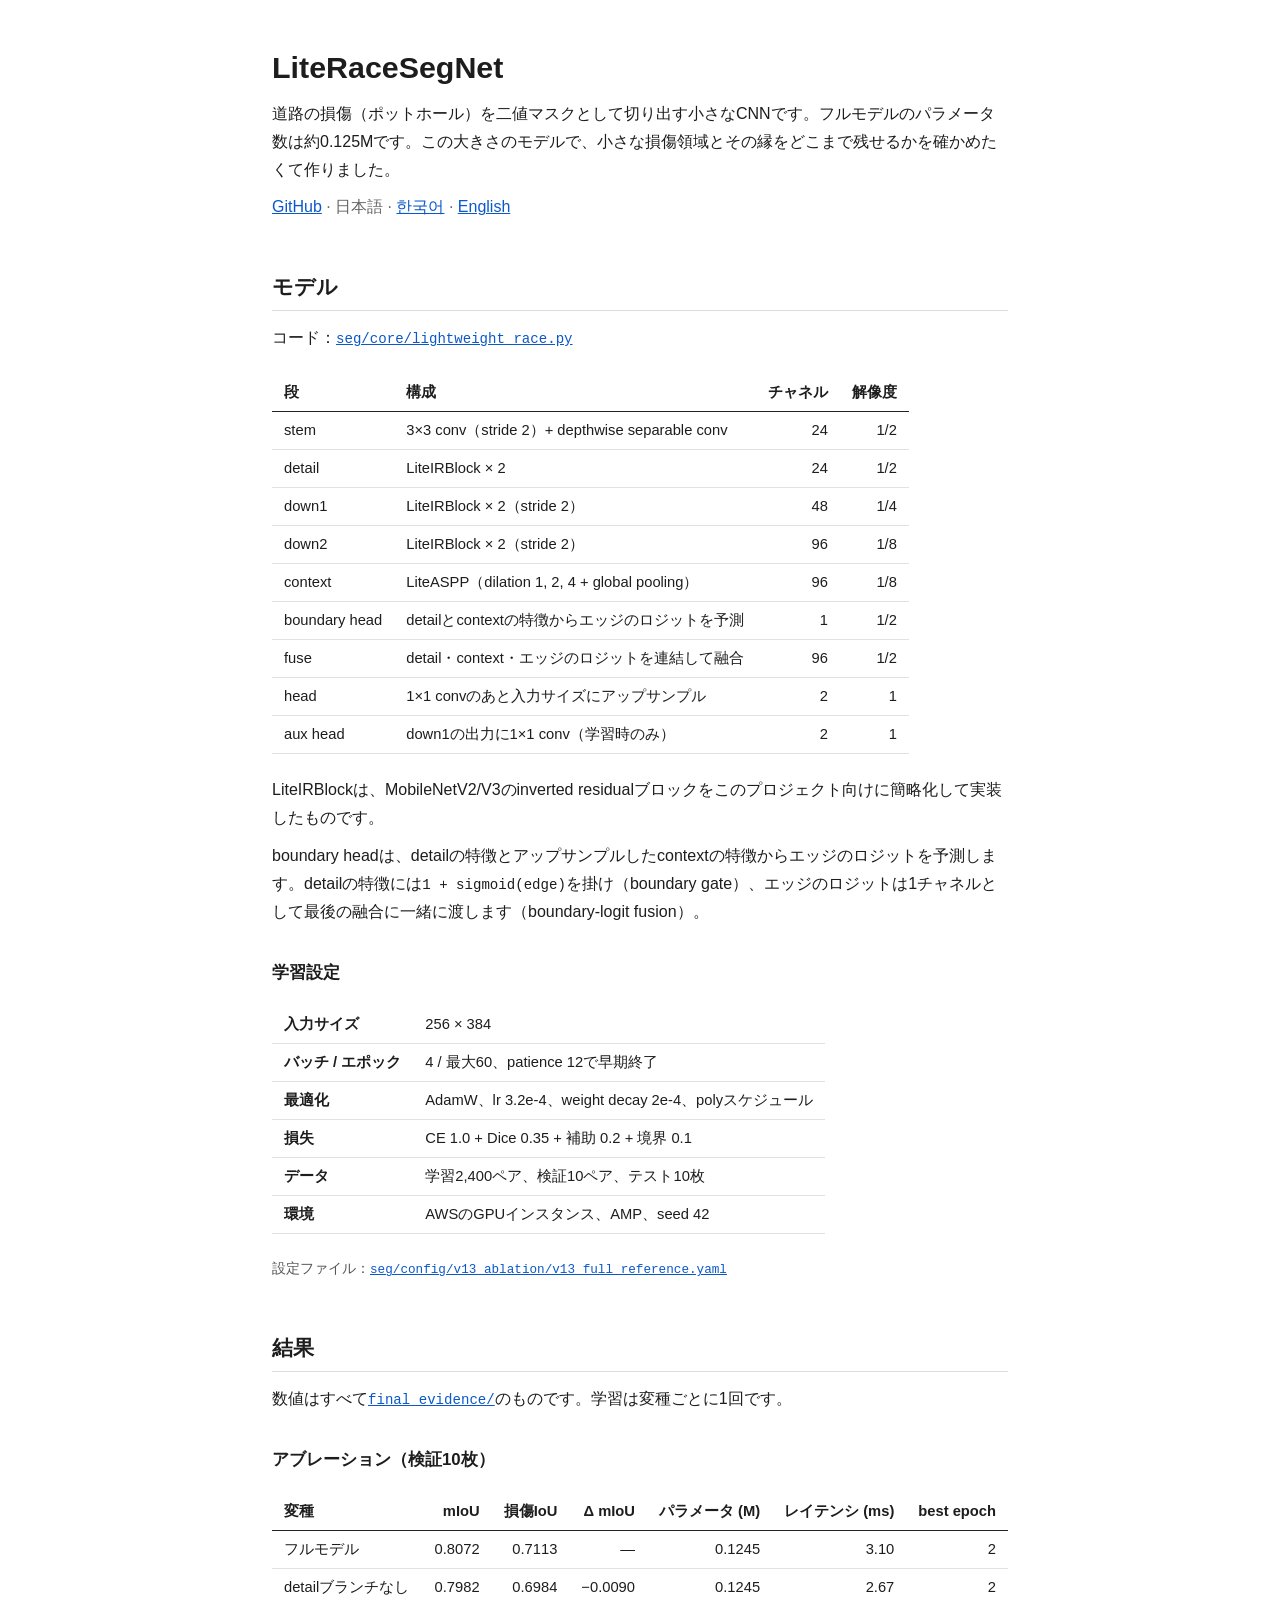
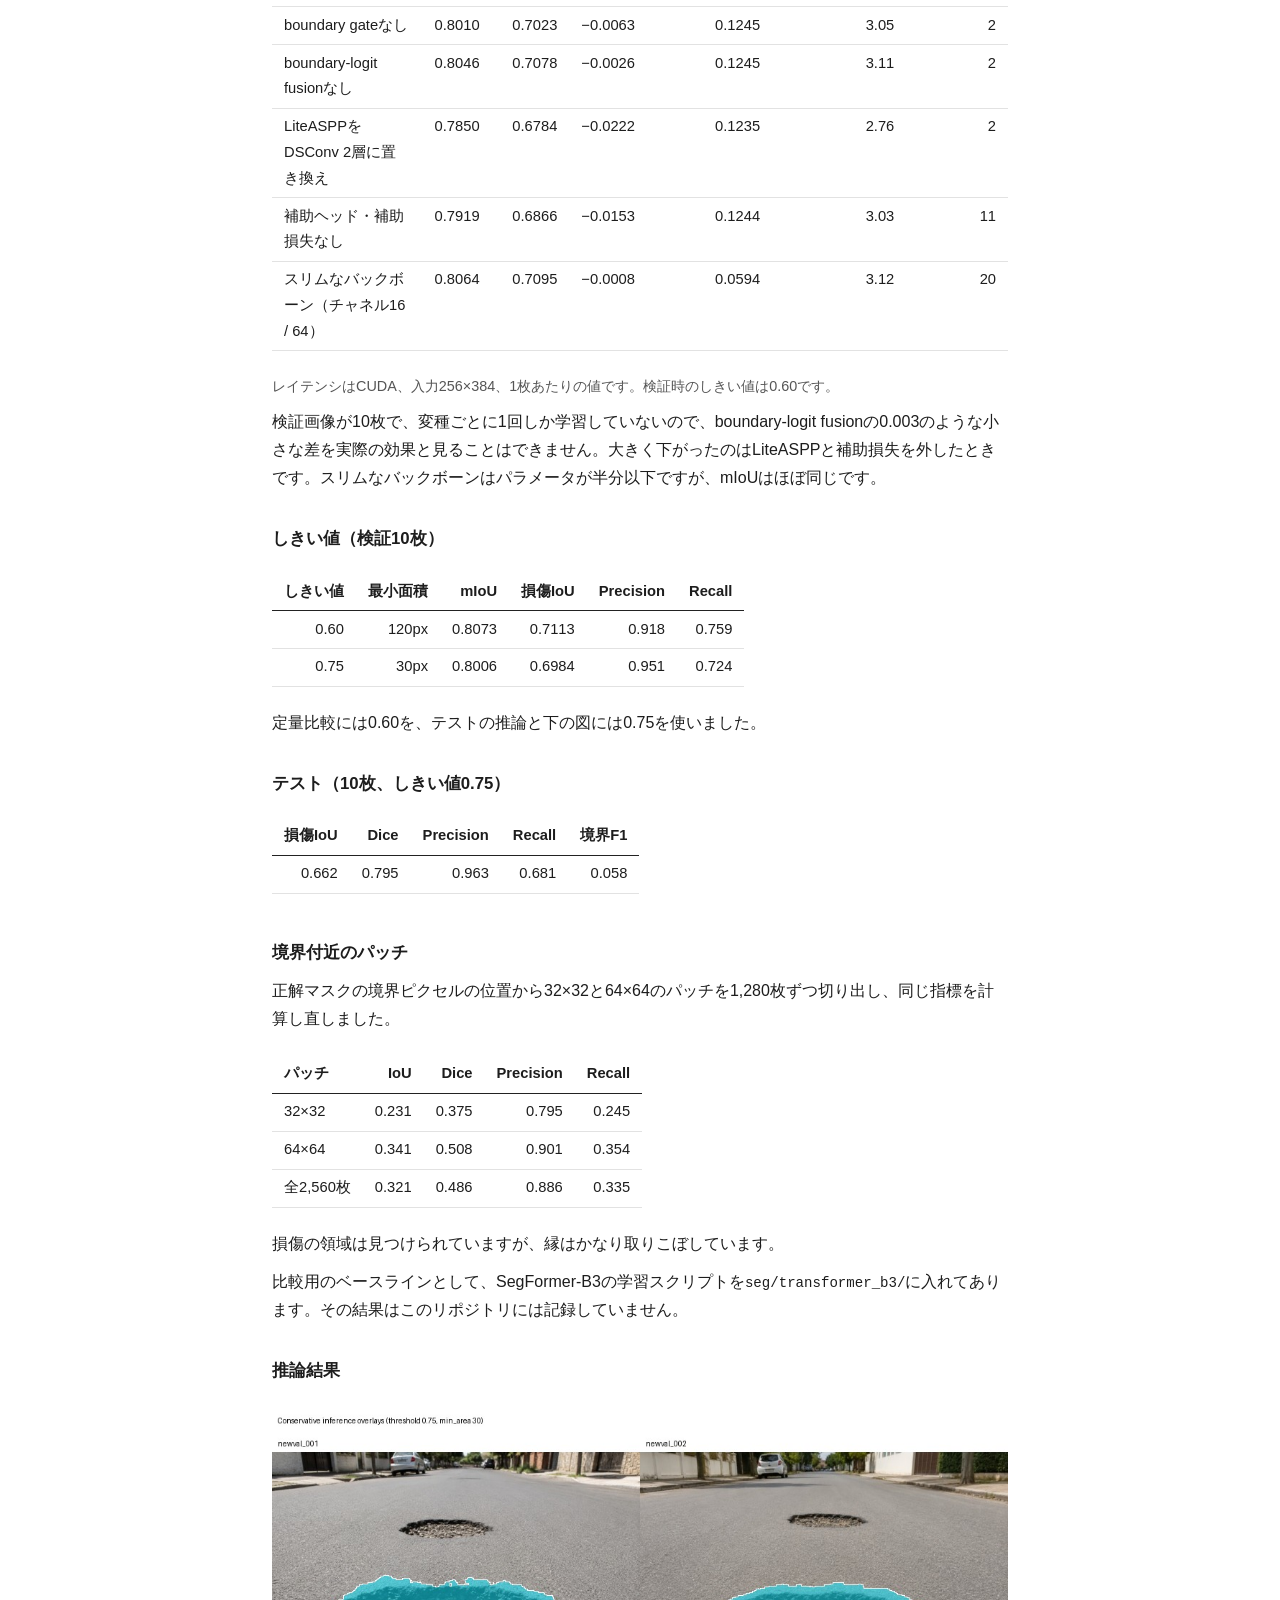
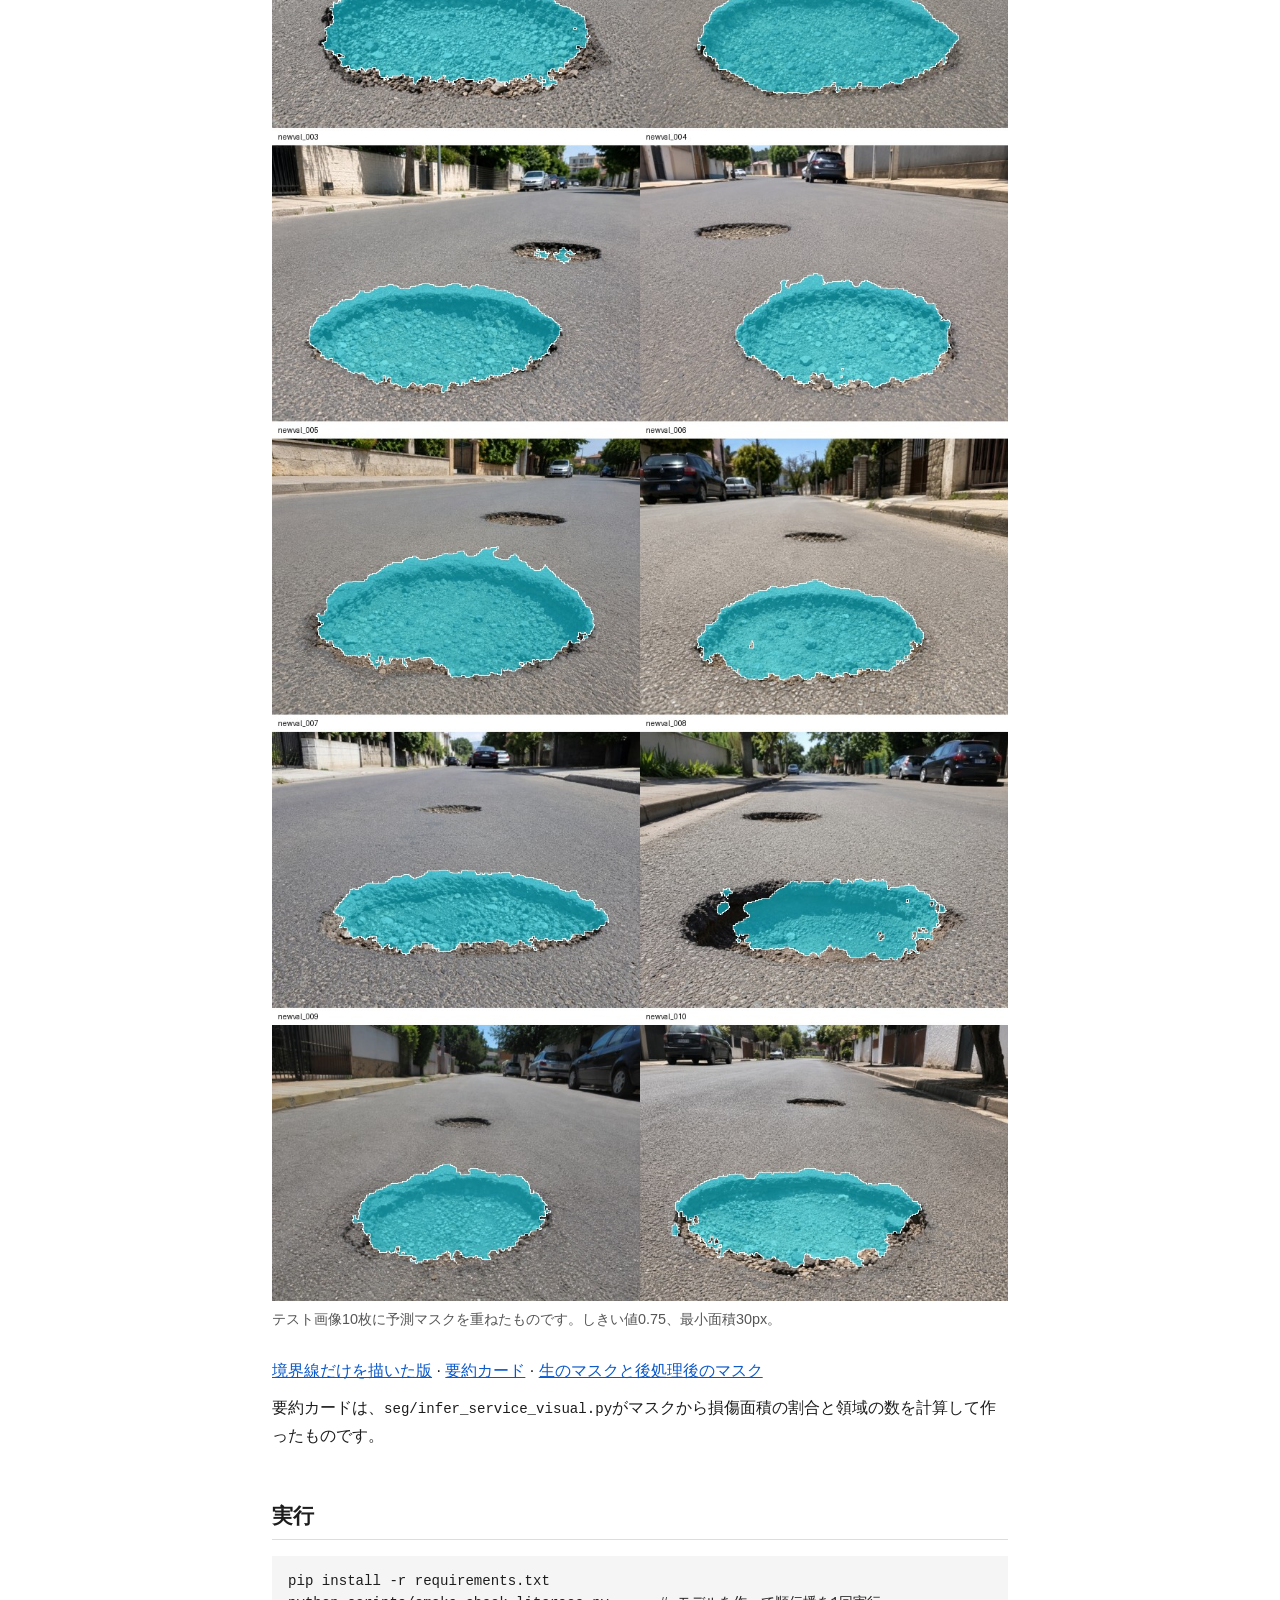
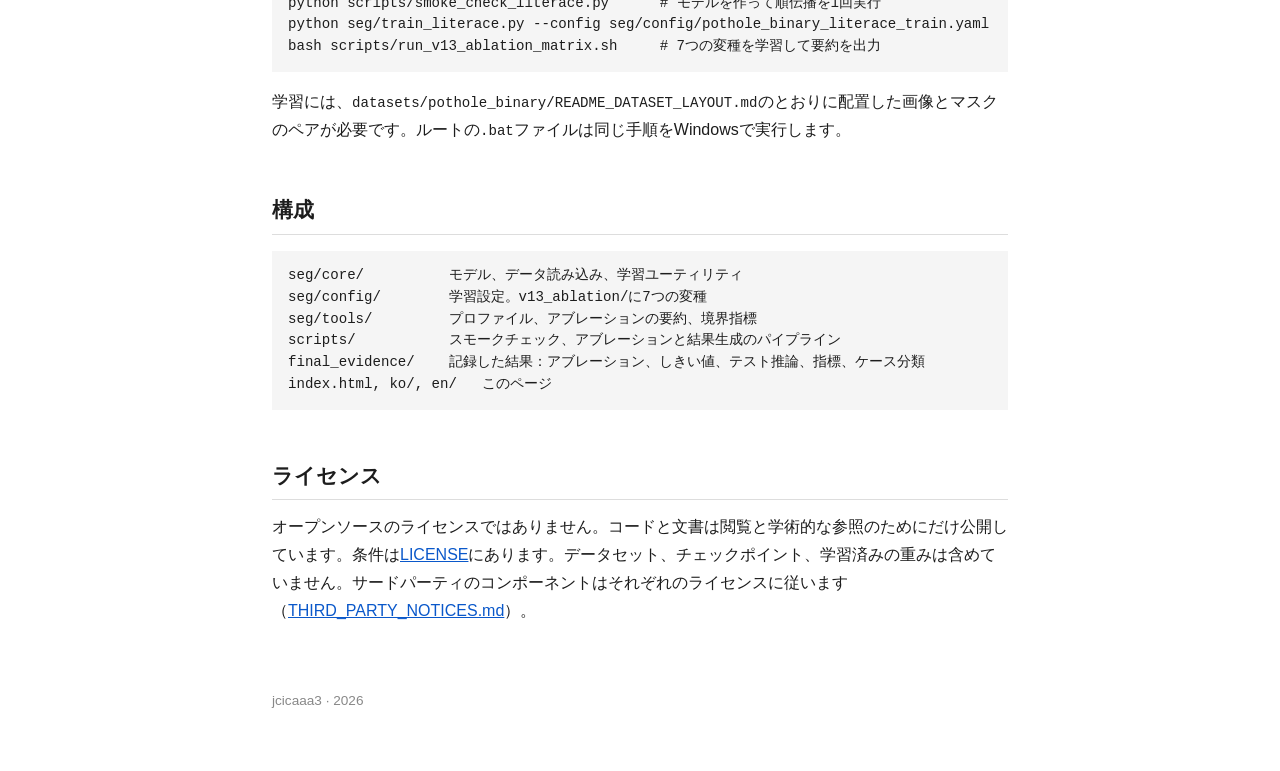
==== commit fabe936b: "Replace project site with a plain single page - index.html (ja), ko/, en/: one page each, no JS - re" ====
--- a/index.html
+++ b/index.html
@@ -1,209 +1,151 @@
 <!DOCTYPE html>
-
 <html lang="ja">
 <head>
-<meta charset="utf-8"/>
-<meta content="width=device-width, initial-scale=1" name="viewport"/>
-<title>Research Portal | LiteRaceSegNet-V13</title>
-<meta content="LiteRaceSegNet V13 integrates AWS ablation, threshold, boundary-local, and visual evidence." name="description"/>
-<meta content="Research Portal | LiteRaceSegNet-V13" property="og:title"/>
-<meta content="LiteRaceSegNet V13 integrates AWS ablation, threshold, boundary-local, and visual evidence." property="og:description"/>
-<meta content="docs/assets/v13/service_cards_sheet_10_samples.jpg" property="og:image"/>
-<link href="assets/favicon.svg" rel="icon" type="image/svg+xml"/>
-<link href="assets/site.css" rel="stylesheet"/>
+<meta charset="utf-8">
+<meta name="viewport" content="width=device-width, initial-scale=1">
+<title>LiteRaceSegNet</title>
+<meta name="description" content="道路のポットホールをピクセル単位で切り出す小さなCNN。パラメータ数は約0.125M。">
+<link rel="alternate" hreflang="ko" href="ko/">
+<link rel="alternate" hreflang="en" href="en/">
+<link rel="stylesheet" href="assets/style.css">
+</head>
+<body>
 
-<style id="lrs-lang-style">
-.lang-control[data-lrs-language-control] .lang-switch{gap:6px;flex-wrap:wrap}.lang-control[data-lrs-language-control] .lang-btn{white-space:nowrap}.lrs-lang-modal[hidden]{display:none!important}.lrs-lang-modal{position:fixed;inset:0;z-index:9999;display:grid;place-items:center;padding:24px;background:rgba(15,23,42,.38);backdrop-filter:blur(18px);-webkit-backdrop-filter:blur(18px)}.lrs-lang-dialog{width:min(520px,calc(100vw - 32px));border:1px solid rgba(59,130,246,.25);border-radius:28px;background:linear-gradient(135deg,rgba(255,255,255,.96),rgba(239,246,255,.94));box-shadow:0 30px 80px rgba(15,23,42,.24);padding:30px;text-align:center;color:#0f172a}.lrs-lang-kicker{display:inline-flex;align-items:center;gap:8px;padding:7px 12px;border-radius:999px;background:rgba(37,99,235,.1);color:#1d4ed8;font-weight:800;font-size:.82rem;letter-spacing:.04em}.lrs-lang-dialog h2{margin:16px 0 8px;font-size:clamp(1.8rem,4vw,2.45rem);line-height:1.1}.lrs-lang-dialog p{margin:0;color:#475569}.lrs-lang-actions{display:grid;grid-template-columns:repeat(3,1fr);gap:12px;margin:24px 0 18px}.lrs-lang-choice{border:1px solid rgba(37,99,235,.24);border-radius:18px;background:#fff;box-shadow:0 10px 28px rgba(37,99,235,.12);padding:16px 10px;font-weight:900;color:#0f172a;cursor:pointer;transition:transform .18s ease,box-shadow .18s ease,border-color .18s ease}.lrs-lang-choice:hover,.lrs-lang-choice:focus-visible{transform:translateY(-2px);box-shadow:0 18px 36px rgba(37,99,235,.18);border-color:rgba(37,99,235,.55);outline:none}.lrs-lang-note{border-top:1px solid rgba(148,163,184,.35);padding-top:14px;font-size:.92rem;color:#334155!important}.lrs-lang-modal-open{overflow:hidden}@media(max-width:620px){.lrs-lang-actions{grid-template-columns:1fr}.lrs-lang-dialog{padding:24px 18px}.lang-control[data-lrs-language-control] .lang-switch{display:grid;grid-template-columns:1fr}.lang-control[data-lrs-language-control] .lang-btn{padding-inline:9px}}
-</style>
+<header>
+<h1>LiteRaceSegNet</h1>
+<p>道路の損傷（ポットホール）を二値マスクとして切り出す小さなCNNです。フルモデルのパラメータ数は約0.125Mです。この大きさのモデルで、小さな損傷領域とその縁をどこまで残せるかを確かめたくて作りました。</p>
+<p class="links"><a href="https://github.com/jcicaaa3-cloud/LiteRaceSegNet-FINAL-">GitHub</a> · 日本語 · <a href="ko/">한국어</a> · <a href="en/">English</a></p>
+</header>
 
-<style id="lrs-home-style">
-.home-rebuild{min-height:100vh}.home-lab-hero{position:relative;overflow:hidden;min-height:calc(100vh - 118px);padding:clamp(44px,7vw,92px) 0;background:linear-gradient(135deg,rgba(248,252,255,.96),rgba(226,245,255,.92) 42%,rgba(238,247,255,.96)),url("data:image/svg+xml,%3Csvg xmlns='http://www.w3.org/2000/svg' width='1400' height='900' viewBox='0 0 1400 900'%3E%3Cdefs%3E%3ClinearGradient id='g' x1='0' x2='1' y1='0' y2='1'%3E%3Cstop stop-color='%2393c5fd' stop-opacity='.55'/%3E%3Cstop offset='1' stop-color='%232dd4bf' stop-opacity='.35'/%3E%3C/linearGradient%3E%3C/defs%3E%3Crect width='1400' height='900' fill='%23eef8ff'/%3E%3Cg stroke='%2360a5fa' stroke-opacity='.22' stroke-width='1'%3E%3Cpath d='M0 90H1400M0 180H1400M0 270H1400M0 360H1400M0 450H1400M0 540H1400M0 630H1400M0 720H1400M0 810H1400M100 0V900M200 0V900M300 0V900M400 0V900M500 0V900M600 0V900M700 0V900M800 0V900M900 0V900M1000 0V900M1100 0V900M1200 0V900M1300 0V900'/%3E%3C/g%3E%3Cg fill='none' stroke='url(%23g)' stroke-width='8' stroke-linecap='round' stroke-linejoin='round' opacity='.5'%3E%3Cpath d='M180 610 C320 520 430 660 560 570 S840 480 980 560 1170 660 1280 520'/%3E%3Cpath d='M230 245 H410 L470 315 H610 L700 230 H890 L960 310 H1160'/%3E%3C/g%3E%3Cg fill='%232563eb' fill-opacity='.22'%3E%3Ccircle cx='230' cy='245' r='14'/%3E%3Ccircle cx='470' cy='315' r='12'/%3E%3Ccircle cx='700' cy='230' r='15'/%3E%3Ccircle cx='960' cy='310' r='12'/%3E%3Ccircle cx='1180' cy='560' r='18'/%3E%3C/g%3E%3Ctext x='900' y='170' font-family='monospace' font-size='42' fill='%230f172a' fill-opacity='.12'%3E&lt;/&gt;%3C/text%3E%3Ctext x='170' y='760' font-family='monospace' font-size='30' fill='%230f172a' fill-opacity='.10'%3ECNN · IoU · Boundary%3C/text%3E%3C/svg%3E");background-size:cover;background-position:center}.home-lab-hero:before{content:"";position:absolute;inset:-20%;background:radial-gradient(circle at 20% 12%,rgba(45,212,191,.34),transparent 30%),radial-gradient(circle at 82% 18%,rgba(59,130,246,.24),transparent 34%),radial-gradient(circle at 70% 84%,rgba(14,165,233,.22),transparent 36%);pointer-events:none}.home-lab-hero:after{content:"";position:absolute;inset:0;background:linear-gradient(180deg,rgba(255,255,255,.48),rgba(255,255,255,.08));pointer-events:none}.home-main-shell{position:relative;z-index:1}.home-title-panel{max-width:900px;margin:0 auto 30px;text-align:center}.home-title-panel .eyebrow{display:inline-flex;margin-bottom:14px;padding:8px 14px;border-radius:999px;background:rgba(255,255,255,.72);border:1px solid rgba(37,99,235,.16);box-shadow:0 10px 30px rgba(37,99,235,.08);color:#2563eb;font-weight:900}.home-title-panel h1{margin:0;font-size:clamp(3rem,9vw,7.2rem);letter-spacing:-.07em;line-height:.9;color:#0f172a;text-shadow:0 16px 48px rgba(37,99,235,.16)}.home-title-panel .lead{max-width:780px;margin:22px auto 0;color:#334155;font-size:clamp(1.05rem,2vw,1.35rem);line-height:1.75}.home-instruction{max-width:720px;margin:14px auto 0;color:#475569}.home-menu-grid{display:grid;grid-template-columns:repeat(3,minmax(0,1fr));gap:16px;margin:32px auto 0}.home-menu-card{position:relative;min-height:190px;padding:24px;border-radius:28px;border:1px solid rgba(37,99,235,.18);background:rgba(255,255,255,.78);box-shadow:0 18px 48px rgba(15,23,42,.11);backdrop-filter:blur(16px);-webkit-backdrop-filter:blur(16px);text-decoration:none;color:#0f172a;overflow:hidden;transition:transform .2s ease,box-shadow .2s ease,border-color .2s ease}.home-menu-card:before{content:"";position:absolute;right:-46px;top:-46px;width:130px;height:130px;border-radius:999px;background:linear-gradient(135deg,rgba(59,130,246,.18),rgba(45,212,191,.22))}.home-menu-card:hover,.home-menu-card:focus-visible{transform:translateY(-5px);box-shadow:0 26px 60px rgba(37,99,235,.18);border-color:rgba(37,99,235,.42);outline:none}.home-menu-card span{display:inline-flex;width:38px;height:38px;align-items:center;justify-content:center;border-radius:14px;background:#eff6ff;color:#2563eb;font-weight:900}.home-menu-card h2{margin:20px 0 10px;font-size:1.35rem;letter-spacing:-.02em}.home-menu-card p{margin:0;color:#475569;line-height:1.65}.home-bottom-row{display:grid;grid-template-columns:1.2fr .8fr;gap:16px;margin-top:18px;align-items:stretch}.home-quick-note,.home-facts{border:1px solid rgba(37,99,235,.16);border-radius:26px;background:rgba(255,255,255,.72);box-shadow:0 16px 40px rgba(15,23,42,.08);padding:22px;backdrop-filter:blur(14px);-webkit-backdrop-filter:blur(14px)}.home-quick-note strong,.home-facts strong{display:block;color:#0f172a;margin-bottom:8px}.home-quick-note span{color:#475569;line-height:1.65}.home-fact-grid{display:grid;grid-template-columns:repeat(2,minmax(0,1fr));gap:10px}.home-fact{padding:12px;border-radius:18px;background:rgba(239,246,255,.75)}.home-fact b{display:block;color:#0f172a}.home-fact small{color:#64748b}.theme-dark .home-lab-hero{background:linear-gradient(135deg,rgba(8,13,25,.92),rgba(15,23,42,.88)),url("data:image/svg+xml,%3Csvg xmlns='http://www.w3.org/2000/svg' width='1400' height='900' viewBox='0 0 1400 900'%3E%3Crect width='1400' height='900' fill='%230f172a'/%3E%3Cg stroke='%2360a5fa' stroke-opacity='.22' stroke-width='1'%3E%3Cpath d='M0 90H1400M0 180H1400M0 270H1400M0 360H1400M0 450H1400M0 540H1400M0 630H1400M0 720H1400M0 810H1400M100 0V900M200 0V900M300 0V900M400 0V900M500 0V900M600 0V900M700 0V900M800 0V900M900 0V900M1000 0V900M1100 0V900M1200 0V900M1300 0V900'/%3E%3C/g%3E%3Cg fill='none' stroke='%232dd4bf' stroke-width='8' stroke-linecap='round' opacity='.38'%3E%3Cpath d='M180 610 C320 520 430 660 560 570 S840 480 980 560 1170 660 1280 520'/%3E%3C/g%3E%3C/svg%3E")}.theme-dark .home-title-panel h1,.theme-dark .home-menu-card h2,.theme-dark .home-quick-note strong,.theme-dark .home-facts strong,.theme-dark .home-fact b{color:#f8fafc}.theme-dark .home-title-panel .lead,.theme-dark .home-instruction,.theme-dark .home-menu-card p,.theme-dark .home-quick-note span,.theme-dark .home-fact small{color:#cbd5e1}.theme-dark .home-menu-card,.theme-dark .home-quick-note,.theme-dark .home-facts{background:rgba(15,23,42,.72);border-color:rgba(147,197,253,.18)}.theme-dark .home-fact,.theme-dark .home-menu-card span,.theme-dark .home-title-panel .eyebrow{background:rgba(30,41,59,.78)}@media(max-width:980px){.home-menu-grid{grid-template-columns:repeat(2,minmax(0,1fr))}.home-bottom-row{grid-template-columns:1fr}}@media(max-width:640px){.home-lab-hero{padding:34px 0}.home-menu-grid{grid-template-columns:1fr}.home-menu-card{min-height:auto}.home-fact-grid{grid-template-columns:1fr}.home-title-panel h1{font-size:clamp(2.6rem,17vw,4.2rem)}}
-</style>
-</head>
-<body class="overview-page" data-theme-enabled="true">
-<header class="site-header">
-<div class="container nav-wrap">
-<a aria-label="LiteRaceSegNet-V13 Home" class="brand brand-v13" href="index.html">
-<span class="brand-copy"><span class="brand-name">LiteRaceSegNet-V13</span><small>AWS 実験 evidence 統合ポータル</small></span>
-<span class="version-chip">V13</span>
-</a>
-<nav aria-label="Primary navigation" class="nav">
-<a href="index.html">概要</a>
-<a href="pages/architecture.html">構造</a>
-<a href="pages/evidence.html">証拠</a>
-<a href="pages/demo.html">可視デモ</a>
-<a href="pages/repository.html">リポジトリ</a>
-</nav>
-<div class="header-more" data-more-menu="">
-<button aria-expanded="false" aria-label="Open License and GitHub links" class="more-toggle" data-more-toggle="" type="button"><span aria-hidden="true" class="more-lines"><i></i><i></i><i></i></span><span class="more-copy">詳細</span></button>
-<div class="more-dropdown" data-more-dropdown="">
-<a href="pages/license.html">ライセンス / 公開範囲</a>
-<a class="more-github" href="https://github.com/jcicaaa3-cloud/LiteRaceSegNet-FINAL-" rel="noreferrer" target="_blank">GitHub</a>
-</div>
-</div>
-<div aria-label="Site tools" class="header-tools">
-<button aria-label="Toggle light and dark mode" class="tool-btn theme-toggle" data-theme-toggle="" type="button"><span class="tool-icon" data-theme-icon="">☾</span><span data-theme-label="">ダーク</span></button>
-<div aria-label="Language switch" class="lang-control no-translate" data-lrs-language-control=""><button aria-label="Open language selection" class="translator-mark no-translate" data-lrs-lang-open="" type="button">KO/JA/EN</button><div aria-label="Language switch" class="lang-switch no-translate" role="group"><button class="tool-btn lang-btn" data-lrs-lang="ko" type="button">한국어</button><button class="tool-btn lang-btn active" data-lrs-lang="ja" type="button">日本語</button><button class="tool-btn lang-btn" data-lrs-lang="en" type="button">ENGLISH</button></div></div>
-</div>
-<button aria-label="Open navigation" class="mobile-menu" data-menu="" type="button">メニュー</button>
-</div>
-</header>
-<div aria-hidden="true" aria-labelledby="lrs-lang-title" aria-modal="true" class="lrs-lang-modal no-translate" data-lrs-lang-modal="" hidden="" role="dialog">
-<div class="lrs-lang-dialog">
-<span class="lrs-lang-kicker">LiteRaceSegNet-V13</span>
-<h2 id="lrs-lang-title">언어를 선택하세요</h2>
-<p>Choose your language / 言語を選択してください</p>
-<div class="lrs-lang-actions">
-<button class="lrs-lang-choice" data-lrs-lang-choice="ko" type="button">한국어</button>
-<button class="lrs-lang-choice" data-lrs-lang-choice="ja" type="button">日本語</button>
-<button class="lrs-lang-choice" data-lrs-lang-choice="en" type="button">ENGLISH</button>
-</div>
-<p class="lrs-lang-note">한·영·일 언어로 모두 추후 변경 가능 (우측 상단)</p>
-</div>
+<main>
+
+<h2 id="model">モデル</h2>
+<p>コード：<a href="https://github.com/jcicaaa3-cloud/LiteRaceSegNet-FINAL-/blob/main/seg/core/lightweight_race.py"><code>seg/core/lightweight_race.py</code></a></p>
+
+<div class="table-wrap">
+<table>
+<thead><tr><th>段</th><th>構成</th><th class="num">チャネル</th><th class="num">解像度</th></tr></thead>
+<tbody>
+<tr><td>stem</td><td>3×3 conv（stride 2）+ depthwise separable conv</td><td class="num">24</td><td class="num">1/2</td></tr>
+<tr><td>detail</td><td>LiteIRBlock × 2</td><td class="num">24</td><td class="num">1/2</td></tr>
+<tr><td>down1</td><td>LiteIRBlock × 2（stride 2）</td><td class="num">48</td><td class="num">1/4</td></tr>
+<tr><td>down2</td><td>LiteIRBlock × 2（stride 2）</td><td class="num">96</td><td class="num">1/8</td></tr>
+<tr><td>context</td><td>LiteASPP（dilation 1, 2, 4 + global pooling）</td><td class="num">96</td><td class="num">1/8</td></tr>
+<tr><td>boundary head</td><td>detailとcontextの特徴からエッジのロジットを予測</td><td class="num">1</td><td class="num">1/2</td></tr>
+<tr><td>fuse</td><td>detail・context・エッジのロジットを連結して融合</td><td class="num">96</td><td class="num">1/2</td></tr>
+<tr><td>head</td><td>1×1 convのあと入力サイズにアップサンプル</td><td class="num">2</td><td class="num">1</td></tr>
+<tr><td>aux head</td><td>down1の出力に1×1 conv（学習時のみ）</td><td class="num">2</td><td class="num">1</td></tr>
+</tbody>
+</table>
 </div>
 
-<div class="site-warning" role="note"><div class="container warning-inner"><strong>研究ポートフォリオ</strong><span>AWS 実験の結果、モデル構造、可視化資料をまとめた静的ポートフォリオです。数値は記載した条件と一緒に読めるよう、Evidence と公開範囲を分けています。</span></div></div>
+<p>LiteIRBlockは、MobileNetV2/V3のinverted residualブロックをこのプロジェクト向けに簡略化して実装したものです。</p>
+<p>boundary headは、detailの特徴とアップサンプルしたcontextの特徴からエッジのロジットを予測します。detailの特徴には<code>1 + sigmoid(edge)</code>を掛け（boundary gate）、エッジのロジットは1チャネルとして最後の融合に一緒に渡します（boundary-logit fusion）。</p>
 
-<main class="home-rebuild">
-<section aria-labelledby="portal-home-title" class="home-lab-hero">
-<div class="container home-main-shell">
-<div class="home-title-panel">
-<span class="eyebrow">V13 / AWS evidence / 軽量道路損傷 segmentation</span>
-<h1 id="portal-home-title">LiteRaceSegNet-V13</h1>
-<p class="lead">道路損傷セグメンテーション研究を、構造・証拠・可視デモ・公開範囲に分けて確認できる GitHub Pages ポータルです。</p>
-<p class="home-instruction">下のメニューから読みたい項目を選んでください。各カードの下に、何を確認できるかを短く説明しています。</p>
+<h3>学習設定</h3>
+<div class="table-wrap">
+<table>
+<tbody>
+<tr><th>入力サイズ</th><td>256 × 384</td></tr>
+<tr><th>バッチ / エポック</th><td>4 / 最大60、patience 12で早期終了</td></tr>
+<tr><th>最適化</th><td>AdamW、lr 3.2e-4、weight decay 2e-4、polyスケジュール</td></tr>
+<tr><th>損失</th><td>CE 1.0 + Dice 0.35 + 補助 0.2 + 境界 0.1</td></tr>
+<tr><th>データ</th><td>学習2,400ペア、検証10ペア、テスト10枚</td></tr>
+<tr><th>環境</th><td>AWSのGPUインスタンス、AMP、seed 42</td></tr>
+</tbody>
+</table>
 </div>
-<div aria-label="Main menu" class="home-menu-grid">
-<a class="home-menu-card" href="pages/evidence.html"><span>01</span><h2>実験証拠</h2><p>7-variant ablation、threshold sweep、boundary-local metric など、測定済み結果を確認します。</p></a>
-<a class="home-menu-card" href="pages/architecture.html"><span>02</span><h2>モデル構造</h2><p>LiteIRBlock、detail/context branch、boundary-guided fusion、出力契約を読みます。</p></a>
-<a class="home-menu-card" href="pages/demo.html"><span>03</span><h2>可視デモ</h2><p>10-image subset の service card、overlay、boundary sheet を静的 viewer として確認します。</p></a>
-<a class="home-menu-card" href="pages/repository.html"><span>04</span><h2>リポジトリ構成</h2><p>final_evidence、docs/assets/v13、scripts、model implementation の場所を追跡します。</p></a>
-<a class="home-menu-card" href="pages/license.html"><span>05</span><h2>公開範囲</h2><p>raw dataset、weights、credentials を含めない公開 package の範囲を確認します。</p></a>
+<p class="small">設定ファイル：<a href="https://github.com/jcicaaa3-cloud/LiteRaceSegNet-FINAL-/blob/main/seg/config/v13_ablation/v13_full_reference.yaml"><code>seg/config/v13_ablation/v13_full_reference.yaml</code></a></p>
+
+<h2 id="results">結果</h2>
+<p>数値はすべて<a href="https://github.com/jcicaaa3-cloud/LiteRaceSegNet-FINAL-/tree/main/final_evidence"><code>final_evidence/</code></a>のものです。学習は変種ごとに1回です。</p>
+
+<h3>アブレーション（検証10枚）</h3>
+<div class="table-wrap">
+<table>
+<thead><tr><th>変種</th><th class="num">mIoU</th><th class="num">損傷IoU</th><th class="num">Δ mIoU</th><th class="num">パラメータ (M)</th><th class="num">レイテンシ (ms)</th><th class="num">best epoch</th></tr></thead>
+<tbody>
+<tr><td>フルモデル</td><td class="num">0.8072</td><td class="num">0.7113</td><td class="num">—</td><td class="num">0.1245</td><td class="num">3.10</td><td class="num">2</td></tr>
+<tr><td>detailブランチなし</td><td class="num">0.7982</td><td class="num">0.6984</td><td class="num">−0.0090</td><td class="num">0.1245</td><td class="num">2.67</td><td class="num">2</td></tr>
+<tr><td>boundary gateなし</td><td class="num">0.8010</td><td class="num">0.7023</td><td class="num">−0.0063</td><td class="num">0.1245</td><td class="num">3.05</td><td class="num">2</td></tr>
+<tr><td>boundary-logit fusionなし</td><td class="num">0.8046</td><td class="num">0.7078</td><td class="num">−0.0026</td><td class="num">0.1245</td><td class="num">3.11</td><td class="num">2</td></tr>
+<tr><td>LiteASPPをDSConv 2層に置き換え</td><td class="num">0.7850</td><td class="num">0.6784</td><td class="num">−0.0222</td><td class="num">0.1235</td><td class="num">2.76</td><td class="num">2</td></tr>
+<tr><td>補助ヘッド・補助損失なし</td><td class="num">0.7919</td><td class="num">0.6866</td><td class="num">−0.0153</td><td class="num">0.1244</td><td class="num">3.03</td><td class="num">11</td></tr>
+<tr><td>スリムなバックボーン（チャネル16 / 64）</td><td class="num">0.8064</td><td class="num">0.7095</td><td class="num">−0.0008</td><td class="num">0.0594</td><td class="num">3.12</td><td class="num">20</td></tr>
+</tbody>
+</table>
 </div>
-<div class="home-bottom-row">
-<div class="home-quick-note"><strong>Portfolio focus</strong><span>このメイン画面は、研究レビュー前に「どこを見るか」をすぐ選べる入口として整理しています。</span></div>
-<div class="home-facts"><strong>Quick facts</strong><div class="home-fact-grid"><div class="home-fact"><b>0.8072</b><small>Full mIoU / AWS validation</small></div><div class="home-fact"><b>0.7113</b><small>Damage IoU / full reference</small></div><div class="home-fact"><b>0.3212</b><small>Boundary patch IoU</small></div><div class="home-fact"><b>7 variants</b><small>Ablation</small></div></div></div>
+<p class="small">レイテンシはCUDA、入力256×384、1枚あたりの値です。検証時のしきい値は0.60です。</p>
+<p>検証画像が10枚で、変種ごとに1回しか学習していないので、boundary-logit fusionの0.003のような小さな差を実際の効果と見ることはできません。大きく下がったのはLiteASPPと補助損失を外したときです。スリムなバックボーンはパラメータが半分以下ですが、mIoUはほぼ同じです。</p>
+
+<h3>しきい値（検証10枚）</h3>
+<div class="table-wrap">
+<table>
+<thead><tr><th class="num">しきい値</th><th class="num">最小面積</th><th class="num">mIoU</th><th class="num">損傷IoU</th><th class="num">Precision</th><th class="num">Recall</th></tr></thead>
+<tbody>
+<tr><td class="num">0.60</td><td class="num">120px</td><td class="num">0.8073</td><td class="num">0.7113</td><td class="num">0.918</td><td class="num">0.759</td></tr>
+<tr><td class="num">0.75</td><td class="num">30px</td><td class="num">0.8006</td><td class="num">0.6984</td><td class="num">0.951</td><td class="num">0.724</td></tr>
+</tbody>
+</table>
 </div>
+<p>定量比較には0.60を、テストの推論と下の図には0.75を使いました。</p>
+
+<h3>テスト（10枚、しきい値0.75）</h3>
+<div class="table-wrap">
+<table>
+<thead><tr><th class="num">損傷IoU</th><th class="num">Dice</th><th class="num">Precision</th><th class="num">Recall</th><th class="num">境界F1</th></tr></thead>
+<tbody>
+<tr><td class="num">0.662</td><td class="num">0.795</td><td class="num">0.963</td><td class="num">0.681</td><td class="num">0.058</td></tr>
+</tbody>
+</table>
 </div>
-</section>
+
+<h3>境界付近のパッチ</h3>
+<p>正解マスクの境界ピクセルの位置から32×32と64×64のパッチを1,280枚ずつ切り出し、同じ指標を計算し直しました。</p>
+<div class="table-wrap">
+<table>
+<thead><tr><th>パッチ</th><th class="num">IoU</th><th class="num">Dice</th><th class="num">Precision</th><th class="num">Recall</th></tr></thead>
+<tbody>
+<tr><td>32×32</td><td class="num">0.231</td><td class="num">0.375</td><td class="num">0.795</td><td class="num">0.245</td></tr>
+<tr><td>64×64</td><td class="num">0.341</td><td class="num">0.508</td><td class="num">0.901</td><td class="num">0.354</td></tr>
+<tr><td>全2,560枚</td><td class="num">0.321</td><td class="num">0.486</td><td class="num">0.886</td><td class="num">0.335</td></tr>
+</tbody>
+</table>
+</div>
+<p>損傷の領域は見つけられていますが、縁はかなり取りこぼしています。</p>
+<p>比較用のベースラインとして、SegFormer-B3の学習スクリプトを<code>seg/transformer_b3/</code>に入れてあります。その結果はこのリポジトリには記録していません。</p>
+
+<h3>推論結果</h3>
+<figure>
+<img src="docs/assets/v13/service_overlays_sheet_10_samples.jpg" alt="テスト画像10枚に予測マスクを重ねた図" width="1024" height="2076">
+<figcaption>テスト画像10枚に予測マスクを重ねたものです。しきい値0.75、最小面積30px。</figcaption>
+</figure>
+<p><a href="docs/assets/v13/service_boundaries_sheet_10_samples.jpg">境界線だけを描いた版</a> · <a href="docs/assets/v13/service_cards_sheet_10_samples.jpg">要約カード</a> · <a href="https://github.com/jcicaaa3-cloud/LiteRaceSegNet-FINAL-/tree/main/final_evidence/03_test_inference">生のマスクと後処理後のマスク</a></p>
+<p>要約カードは、<code>seg/infer_service_visual.py</code>がマスクから損傷面積の割合と領域の数を計算して作ったものです。</p>
+
+<h2 id="run">実行</h2>
+<pre>pip install -r requirements.txt
+python scripts/smoke_check_literace.py      # モデルを作って順伝播を1回実行
+python seg/train_literace.py --config seg/config/pothole_binary_literace_train.yaml
+bash scripts/run_v13_ablation_matrix.sh     # 7つの変種を学習して要約を出力</pre>
+<p>学習には、<code>datasets/pothole_binary/README_DATASET_LAYOUT.md</code>のとおりに配置した画像とマスクのペアが必要です。ルートの<code>.bat</code>ファイルは同じ手順をWindowsで実行します。</p>
+
+<h2 id="layout">構成</h2>
+<pre>seg/core/          モデル、データ読み込み、学習ユーティリティ
+seg/config/        学習設定。v13_ablation/に7つの変種
+seg/tools/         プロファイル、アブレーションの要約、境界指標
+scripts/           スモークチェック、アブレーションと結果生成のパイプライン
+final_evidence/    記録した結果：アブレーション、しきい値、テスト推論、指標、ケース分類
+index.html, ko/, en/   このページ</pre>
+
+<h2 id="license">ライセンス</h2>
+<p>オープンソースのライセンスではありません。コードと文書は閲覧と学術的な参照のためにだけ公開しています。条件は<a href="https://github.com/jcicaaa3-cloud/LiteRaceSegNet-FINAL-/blob/main/LICENSE">LICENSE</a>にあります。データセット、チェックポイント、学習済みの重みは含めていません。サードパーティのコンポーネントはそれぞれのライセンスに従います（<a href="https://github.com/jcicaaa3-cloud/LiteRaceSegNet-FINAL-/blob/main/THIRD_PARTY_NOTICES.md">THIRD_PARTY_NOTICES.md</a>）。</p>
+
 </main>
 
-<footer class="footer"><div class="container footer-grid"><div><strong>LiteRaceSegNet-V13 Research Portal</strong><br/><span>静的ポートフォリオ。公開用 evidence、図表、コード、説明文を中心に構成。</span></div><div class="mini-nav"><a href="index.html">概要</a><a href="pages/architecture.html">構造</a><a href="pages/evidence.html">証拠</a><a href="https://github.com/jcicaaa3-cloud/LiteRaceSegNet-FINAL-" rel="noreferrer" target="_blank">GitHub</a></div></div></footer>
-<script id="lrs-lang-pre">try{window.localStorage.setItem("lrs-v13-lang","ja");}catch(_){}</script><script src="assets/site.js"></script>
-<script id="lrs-i18n-html-only">
-(function(){
-  const STORAGE_KEY='lrs-v13-ui-lang';
-  const LEGACY_KEY='lrs-v13-lang';
-  const MODAL_SESSION_KEY='lrs-v13-language-modal-seen-v2';
-  const SUPPORTED=['ko','ja','en'];
-  const I18N={"ko":{"AWS 実験 evidence 統合ポータル":"AWS 실험 결과 통합 포털","概要":"개요","構造":"구조","証拠":"실험 결과","可視デモ":"시각화 데모","QAガイド":"QA 가이드","リポジトリ":"리포지토리","詳細":"더 보기","ライセンス / 公開範囲":"라이선스 / 공개 범위","メニュー":"메뉴","ダーク":"다크","研究ポートフォリオ":"연구 포트폴리오","AWS 実験の結果、モデル構造、可視化資料をまとめた静的ポートフォリオです。数値・図・会話文は、記載した条件とファイル構成に沿って読めるよう整理しています。":"AWS 실험 결과, 모델 구조, 시각화 자료를 정리한 정적 포트폴리오입니다. 숫자, 그림, 대화형 설명이 각각 어떤 조건과 파일에서 나온 것인지 따라갈 수 있게 구성했습니다.","AWS 実験の結果、モデル構造、可視化資料をまとめた静的ポートフォリオです。数値は記載した条件と一緒に読めるよう、Evidence と公開範囲を分けています。":"AWS 실험 결과, 모델 구조, 시각화 자료를 한곳에 묶되, 숫자는 측정 조건과 떨어지지 않도록 Evidence와 공개 범위를 나눠 두었습니다.","ホーム":"홈","/ 構造":"/ 구조","/ Visual Demo":"/ 시각 데모","/ 証拠":"/ 증거","/ ライセンス / 公開範囲":"/ 라이선스 / 공개 범위","/ リポジトリ":"/ 리포지토리","LiteRaceSegNet-V13 Research Portal":"LiteRaceSegNet-V13 연구 포털","静的ポートフォリオ。公開用の図表、コード、説明文を中心に構成。":"공개용 그림, 코드, 설명 문서를 중심으로 구성한 정적 포트폴리오입니다.","静的ポートフォリオ。公開用 evidence、図表、コード、説明文を中心に構成。":"공개용 실험 결과, 그림, 코드, 설명 문서를 중심으로 구성한 정적 포트폴리오입니다.","V13 / AWS evidence / 軽量道路損傷 segmentation":"V13 / AWS 실험 결과 / 경량 도로 손상 segmentation","道路損傷セグメンテーション研究を、構造・証拠・可視デモ・公開範囲に分けて確認できる GitHub Pages ポータルです。":"도로 손상 segmentation 연구를 구조, 실험 근거, 시각화 데모, 공개 범위로 나눠 차례대로 확인할 수 있는 GitHub Pages 포털입니다.","下のメニューから読みたい項目を選んでください。各カードの下に、何を確認できるかを短く説明しています。":"아래 메뉴에서 먼저 볼 항목을 고르면 됩니다. 각 카드에는 그 페이지에서 무엇을 확인할 수 있는지 짧게 적어 두었습니다.","Main menu":"메인 메뉴","実験証拠":"실험 결과","7-variant ablation、threshold sweep、boundary-local metric など、測定済み結果を確認します。":"7가지 ablation, threshold sweep, boundary-local metric 등 측정된 결과를 확인합니다.","モデル構造":"모델 구조","LiteIRBlock、detail/context branch、boundary-guided fusion、出力契約を読みます。":"LiteIRBlock, detail/context branch, boundary-guided fusion, 출력 형식을 확인합니다.","10-image subset の service card、overlay、boundary sheet を静的 viewer として確認します。":"10-image subset에서 만든 service card, overlay, boundary sheet를 정적 뷰어로 확인합니다.","QA ガイド":"QA 가이드","発表・メール・README で使いやすい説明を、研究レビュー用の会話形式で確認します。":"발표, 메일, README에 바로 옮겨 쓸 수 있는 설명을 연구 리뷰용 대화 형식으로 정리했습니다.","リポジトリ構成":"리포지토리 구성","final_evidence、docs/assets/v13、scripts、model implementation の場所を追跡します。":"final_evidence, docs/assets/v13, scripts, 모델 구현 위치를 빠르게 찾을 수 있습니다.","公開範囲":"공개 범위","raw dataset、weights、credentials を含めない公開 package の範囲を確認します。":"raw dataset, 가중치, 인증 정보를 제외한 공개 패키지 범위를 확인합니다.","Portfolio focus":"포트폴리오 구성 포인트","このメイン画面は、研究レビュー前に「どこを見るか」をすぐ選べる入口として整理しています。":"이 메인 화면은 연구 리뷰 전에 무엇을 먼저 볼지 빠르게 고를 수 있는 입구로 정리했습니다.","Quick facts":"핵심 요약","Full mIoU":"Full mIoU","Damage IoU":"Damage IoU","Boundary patch IoU":"Boundary patch IoU","Ablation":"Ablation","AWS validation":"AWS 검증","full reference":"full 기준 모델","32×32 / 64×64 patches":"32×32 / 64×64 패치","7 variants":"7개 변형","Architecture | LiteRaceSegNet-V13":"구조 | LiteRaceSegNet-V13","軽量 CNN の分岐構造と境界誘導":"경량 CNN 분기 구조와 경계 보조 설계","LiteRaceSegNet-V13 は、custom LiteIR-style lightweight CNN backbone と boundary-guided segmentation decoder を軸に、小さな損傷領域と不規則境界を説明します。比較表では SegFormer-B3 baseline も扱い、このページでは LiteRaceSegNet 本体の構造を中心に読みます。":"LiteRaceSegNet-V13은 custom LiteIR-style lightweight CNN backbone과 boundary-guided segmentation decoder를 중심으로 작은 손상 영역과 불규칙한 경계를 어떻게 다루는지 설명합니다. SegFormer-B3 baseline은 비교 기준으로 함께 보되, 이 페이지는 LiteRaceSegNet 본체 구조를 먼저 읽도록 구성했습니다.","Model positioning":"모델 위치","LiteIRBlock と比較 baseline の位置づけ":"LiteIRBlock과 비교 baseline의 역할","LiteRaceSegNet は MobileNetV2/V3-style lightweight block / inverted residual の設計アイデアから着想を得た custom LiteIR-style lightweight CNN segmentation model です。比較 baseline は別経路に置き、ここでは LiteRaceSegNet の設計を中心に読みます。":"LiteRaceSegNet은 MobileNetV2/V3-style lightweight block과 inverted residual 설계 아이디어에서 출발한 custom LiteIR-style lightweight CNN segmentation model입니다. 비교 baseline은 별도 경로에 두고, 여기서는 제안 모델의 설계 의도를 먼저 봅니다.","の LiteIRBlock は、軽量 inverted-residual の考え方を道路損傷 segmentation 向けに組み直した custom block です。detail/context branch と boundary-guided fusion につながる main path として読めます。":"의 LiteIRBlock은 경량 inverted-residual 아이디어를 도로 손상 segmentation에 맞게 재구성한 custom block입니다. detail/context branch와 boundary-guided fusion으로 이어지는 핵심 경로로 볼 수 있습니다.","短い説明":"한 줄 요약","LiteRaceSegNet は LiteIRBlock で軽量化し、boundary-guided fusion で小さな損傷形状を読みやすくした CNN segmentation model です。":"LiteRaceSegNet은 LiteIRBlock으로 모델을 가볍게 만들고, boundary-guided fusion으로 작은 손상 형태를 더 읽기 쉽게 만든 CNN segmentation model입니다.","公開用の再構成図。入力から detail/context、LiteASPP、boundary-guided fusion、出力までを一つの流れで確認する。":"공개용 구조도입니다. 입력부터 detail/context, LiteASPP, boundary-guided fusion, 출력까지의 흐름을 한눈에 확인할 수 있습니다.","Design goal":"설계 목표","なぜ境界を別に見るのか":"경계를 별도로 보는 이유","道路損傷は画素数が小さく、低コントラストで、背景路面と混ざりやすい。mIoU の平均値だけでは、細い亀裂が消えたのか、境界が膨張したのか、背景へ吸収されたのかが説明しにくい。":"도로 손상은 픽셀 수가 적고 대비가 낮아 배경 노면과 쉽게 섞입니다. mIoU 평균값만으로는 가는 균열이 사라졌는지, 경계가 부풀었는지, 배경에 묻혔는지 설명하기 어렵습니다.","そのため本ポータルでは、主出力":"그래서 이 포털에서는 주 출력","、補助出力":", 보조 출력","、境界補助":", 경계 보조","を分け、実装確認と説明を接続します。":"을 각각 분리해 구현 확인과 설명을 연결합니다.","説明の軸":"설명의 기준","「軽いモデルで高い数値を出す」だけではなく、「どの境界劣化をどう観察するか」を先に置く。":"‘가벼운 모델로 높은 수치를 냈다’에서 끝내지 않고, ‘어떤 경계 품질 저하를 어떻게 관찰했는지’를 먼저 보여줍니다.","Component map":"구성 요소","主要コンポーネント":"주요 구성 요소","各部品は単独の飾りではなく、境界を説明可能にするための役割を持ちます。":"각 구성 요소는 단순한 장식이 아니라, 경계가 왜 남거나 무너지는지를 설명하기 위해 맡은 역할이 있습니다.","Detail branch":"Detail branch","浅い特徴を残し、細線・端点・局所的な変化を失いにくくする。":"얕은 특징을 보존해 가는 선, 끝점, 국소적인 변화를 잃지 않도록 돕습니다.","Context branch":"Context branch","周辺路面や損傷の連続性を読み、局所ノイズだけで判定しない。":"주변 노면과 손상의 연속성을 함께 보도록 해, 국소 노이즈만으로 판단하지 않게 합니다.","LiteASPP":"LiteASPP","軽量な受容野拡張で、広い文脈を過剰なパラメータ増加なしに取り込む。":"가벼운 수용 영역 확장으로, 파라미터를 크게 늘리지 않고 넓은 문맥을 반영합니다.","Boundary-guided fusion":"Boundary-guided fusion","境界補助信号を使い、主セグメンテーションの形状説明を支える。":"경계 보조 신호를 사용해 최종 segmentation 형태를 더 설명 가능하게 만듭니다.","Forward contract":"Forward 출력 형식","出力契約と smoke check":"출력 형식과 기본 동작 확인","モデル説明と実装確認をつなぐ最低限の契約です。公開ページでは、実測値と未測定値を混ぜず、この契約を基準に説明します。":"모델 설명과 실제 구현 확인을 이어 주는 최소 기준입니다. 공개 페이지에서는 측정된 값과 아직 측정하지 않은 값을 섞지 않고, 이 출력 형식을 기준으로 설명합니다.","Output":"출력","Shape":"형태","確認する意味":"무엇을 확인하나","レビュー時の見方":"검토 포인트","主セグメンテーション logits":"최종 손상 예측값(logits)","損傷領域の最終予測を読む。":"모델이 최종적으로 어디를 손상으로 판단했는지 확인합니다.","補助セグメンテーション出力":"보조 segmentation 출력","中間 supervision と安定性の補助として扱う。":"학습 과정에서 중간 신호를 보강하고 결과가 흔들리지 않도록 돕는 항목입니다.","境界補助 logit":"경계 보조값(logit)","境界の残り方、膨張、細線消失の説明に使う。":"손상 경계가 끊기거나 두꺼워지는지, 가는 균열이 사라지는지를 볼 때 사용합니다.","Failure taxonomy":"실패 유형 정리","境界劣化を分類して読む":"경계 품질 저하를 유형별로 보기","成功例だけでなく、侵食、膨張、細線消失、文脈吸収、誤境界を分けることで、モデルがどこで弱いかを説明できます。これは改善方針や ablation の理由にもなります。":"성공 사례만 보여주지 않고, 영역이 깎이는 경우, 경계가 부풀어 오르는 경우, 가는 선이 사라지는 경우, 배경에 묻히는 경우, 잘못된 경계를 잡는 경우를 나누어 봅니다. 이렇게 해야 모델이 어디에서 약한지 설명할 수 있고, 개선 방향과 ablation 이유도 분명해집니다.","細い亀裂が途中で切れる。":"가는 균열이 중간에 끊기는 경우입니다.","背景路面の模様を損傷として拾う。":"노면 무늬를 손상으로 잘못 잡는 경우입니다.","損傷領域が太りすぎ、実形状から外れる。":"예측 영역이 실제보다 과하게 두꺼워지는 경우입니다.","影や水濡れで boundary logit が不安定になる。":"그림자나 젖은 노면에서 경계 보조값이 흔들리는 경우입니다.","失敗条件を隠さず、研究テーマの説明材料として残す。":"실패 조건도 숨기지 않고, 개선 방향을 설명하는 자료로 남깁니다.","Visual Demo | LiteRaceSegNet-V13":"시각화 데모 | LiteRaceSegNet-V13","Static V13 result viewer":"정적 V13 결과 뷰어","10-image visual evidence: cards, overlays, boundaries":"10개 이미지 시각 자료: cards, overlays, boundaries","ブラウザ推論ではなく、AWS 実験で生成された conservative inference 結果を静的に確認するページです。":"브라우저에서 새로 추론하는 페이지가 아니라, AWS 실험에서 생성한 conservative inference 결과를 정적으로 확인하는 페이지입니다.","Service-card sheet: 10 samples.":"Service-card sheet: 10개 샘플","Static preview":"정적 프리뷰","AWS 実験結果を読むための静的 viewer":"AWS 실험 결과를 읽기 위한 정적 뷰어","このページでは、AWS 実験で生成された segmentation result を静的に並べ、mask、overlay、boundary の読み方を確認します。":"이 페이지에서는 AWS 실험으로 생성한 segmentation result를 정적으로 배열하고, mask, overlay, boundary를 어떻게 읽어야 하는지 보여줍니다.","Conservative threshold: 0.75, min area: 30":"Conservative threshold: 0.75, min area: 30","10-image evaluation subset":"10-image evaluation subset","Mask / overlay / boundary / card を分離":"Mask / overlay / boundary / card를 분리","10-image subset の扱い":"10-image subset을 보는 방법","Visual sheets":"시각화 sheet","一括確認用シート":"한 번에 확인하는 sheet","発表や GitHub Pages では、個別画像よりまずこの 3 枚を見せると分かりやすいです。":"발표나 GitHub Pages에서는 개별 이미지보다 이 3장의 sheet를 먼저 보여주면 흐름을 이해하기 쉽습니다.","Service cards":"Service cards","Postprocessed overlays":"후처리 overlay","Boundary visuals":"경계 시각화","Selected cards":"선택 카드","10 sample cards":"10개 샘플 카드","各カードは service viewer 風に整理した、静的な結果確認用プレビューです。":"각 카드는 서비스 화면처럼 정리한 정적 결과 프리뷰입니다.","service card / conservative mask":"service card / conservative mask","Evidence | LiteRaceSegNet-V13":"실험 결과 | LiteRaceSegNet-V13","測定済み AWS evidence":"측정 완료된 AWS 실험 결과","V13 evidence: ablation・threshold・boundary metric":"V13 실험 결과: ablation / threshold / boundary metric","このページは placeholder を置かず、AWS 実験から得た結果を表示します。同一条件で構造差を比較した研究 evidence として、数値と条件をセットでまとめています。":"이 페이지는 자리 채우기용 문구가 아니라 AWS 실험에서 나온 값을 그대로 정리한 곳입니다. 같은 조건에서 구조를 바꿨을 때 무엇이 달라졌는지, 수치와 설정을 붙여서 읽도록 했습니다.","主要 result values":"주요 결과값","主要結果":"주요 결과","Full model は最も高い mIoU を示し、LiteASPP と aux loss の除去で比較的大きい低下が見られました。":"Full model이 가장 높은 mIoU를 보였고, LiteASPP와 aux loss를 뺐을 때 하락 폭이 상대적으로 크게 나타났습니다.","best epoch 2":"best epoch 2","full model":"full model","Params":"파라미터","Latency":"지연 시간","CUDA profile":"CUDA profile","Ablation table":"Ablation 표","7-variant ablation matrix":"7개 variant ablation matrix","同じ protocol で各構造要素を off にし、full reference との差を確認します。":"동일한 비교 조건에서 각 구조 요소를 제거하고, full 기준 모델과의 차이를 확인합니다.","Variant":"변형","Change":"변경","mIoU":"mIoU","Δ mIoU":"Δ mIoU","Full reference":"Full 기준 모델","Full LiteRaceSegNet reference: detail branch + boundary gate + boundary-logit fusion + LiteASPP context.":"Full LiteRaceSegNet reference: detail branch + boundary gate + boundary-logit fusion + LiteASPP context.","No detail branch":"detail branch 제거","Remove the high-resolution detail branch contribution.":"고해상도 detail branch가 주는 효과를 제거합니다.","No boundary gate":"boundary gate 제거","Keep boundary prediction but disable boundary-guided gating.":"boundary prediction은 유지하되, boundary-guided gating은 끕니다.","No boundary-logit fusion":"boundary-logit fusion 제거","Predict boundary logit without concatenating it into the fusion module.":"boundary logit을 fusion module에 합치지 않고 별도로만 예측합니다.","No LiteASPP context":"LiteASPP context 제거","Replace LiteASPP context aggregation with DSConv context module.":"LiteASPP 기반 context aggregation을 DSConv context module로 바꿉니다.","No auxiliary loss":"auxiliary loss 제거","Disable auxiliary segmentation head/loss.":"auxiliary segmentation head/loss를 끕니다.","Slim capacity":"Slim capacity","Backbone-capacity ablation proxy: reduce base/context channels instead of claiming literal backbone removal.":"Backbone-capacity ablation proxy: 실제 backbone 제거라고 주장하지 않고 base/context channel만 줄인 설정입니다.","Interpretation":"해석","Full model が最良。LiteASPP removal は ΔmIoU -0.0222、aux removal は ΔmIoU -0.0153。Slim は params を 0.059M まで下げつつ mIoU 0.8064 を維持しました。":"Full model이 가장 좋은 결과를 냈습니다. LiteASPP를 제거했을 때 ΔmIoU는 -0.0222, aux loss를 제거했을 때 ΔmIoU는 -0.0153입니다. Slim은 파라미터를 0.059M까지 줄이면서도 mIoU 0.8064를 유지했습니다.","Threshold sweep":"Threshold sweep","metric-first と conservative を分離":"metric-first와 conservative 설정 분리","Setting":"설정","Threshold":"임계값","Min area":"최소 영역","Precision":"정밀도","Recall":"재현율","metric-first":"metric-first","conservative":"conservative","定量比較は metric-first、可視化や demo mask は conservative setting として分けて記述します。":"정량 비교는 metric-first로, 시각화와 demo mask는 conservative setting으로 나눠 적습니다. 평가용 설정과 보여 주기용 설정을 섞지 않기 위해서입니다.","Boundary-local metric":"Boundary-local metric","32×32 / 64×64 patch":"32×32 / 64×64 patch","Patch":"패치","IoU":"IoU","Dice":"Dice","Aggregate":"종합","Boundary-local precision は比較的高い一方、recall は制限的です。これは今後の boundary refinement 課題として明記します。":"Boundary-local precision은 비교적 높지만 recall은 제한적입니다. 그래서 이 부분은 boundary refinement가 필요한 향후 개선 과제로 명확히 적습니다.","Case split":"Case split","GT mask から easy / hard を整理":"GT mask 기준으로 easy / hard 정리","area group は GT mask area ratio と positive pixel count を使って分類し、fragmentation は component count で確認します。Evidence タブでは画像を置かず、数値・設定・解釈メモを分離します。":"area group은 GT mask area ratio와 positive pixel count로 나누고, fragmentation은 component count로 확인합니다. Evidence 탭에서는 이미지를 넣지 않고 수치, 설정, 해석 메모를 분리해 보여줍니다.","large/easy":"large/easy","4 samples":"4개 샘플","medium":"medium","3 samples":"3개 샘플","small/hard":"small/hard","fragmented":"fragmented","10 samples":"10개 샘플","Interpretation note":"해석 메모","10-image subset は held-out preview/evaluation subset として整理します。可視化は Visual Demo 側に分け、Evidence では数値と条件を優先します。":"10-image subset은 held-out preview/evaluation subset으로 정리합니다. 시각화 자료는 Visual Demo 쪽에 두고, Evidence에서는 수치와 조건을 우선합니다.","Files":"파일","Repository 内の evidence ファイル":"리포지토리 안의 결과 파일","GitHub 上で表・CSV・Markdown を確認できます。":"GitHub에서 표, CSV, Markdown을 확인할 수 있습니다.","Summary":"요약","Ablation / Threshold":"Ablation / Threshold","Visual / Boundary / Case":"Visual / Boundary / Case","License / Scope | LiteRaceSegNet-V13":"라이선스 / 공개 범위 | LiteRaceSegNet-V13","公開範囲とライセンス":"공개 범위와 라이선스","公開 package の範囲":"공개 패키지의 범위","ポートフォリオ公開と研究レビューに使うファイルを整理し、第三者ライセンス、非公開データ、認証情報、生成ビジュアルの扱いを分けています。":"포트폴리오 공개와 연구 리뷰에 쓰는 파일을 정리하고, 제3자 라이선스, 비공개 데이터, 인증 정보, 생성 비주얼의 취급 범위를 분리했습니다.","Include":"포함","含めるもの":"포함하는 것","静的ページ、説明図、README、MODEL_CARD、評価プロトコル、公開用テンプレート。":"정적 페이지, 설명도, README, MODEL_CARD, 평가 프로토콜, 공개용 템플릿.","Exclude":"제외","含めないもの":"포함하지 않는 것","raw datasets、private images/masks、checkpoints、pretrained weights、.env、API keys、cloud credentials、.pem files、個人環境ファイル。":"raw datasets, private images/masks, checkpoints, pretrained weights, .env, API keys, cloud credentials, .pem files, 개인 환경 파일.","Static preview scope":"정적 프리뷰 범위","このサイトは静的な研究ポートフォリオです。ブラウザ上で実推論、アップロード、サーバー通信を行いません。研究説明、図版閲覧、QA 形式の案内を提供します。":"이 사이트는 정적 연구 포트폴리오입니다. 브라우저에서 실제 추론, 업로드, 서버 통신을 하지 않습니다. 연구 설명, 그림 열람, QA 형식 안내만 제공합니다.","Model / baseline scope":"Model / baseline 범위","LiteRaceSegNet と SegFormer-B3 の位置づけ":"LiteRaceSegNet과 SegFormer-B3의 역할","LiteRaceSegNet 本体、SegFormer-B3 baseline、public package の外に置く artifact を整理します。":"LiteRaceSegNet 본체, SegFormer-B3 baseline, 공개 패키지 밖에 둘 생성 파일의 범위를 정리합니다.","提案モデル":"제안 모델","LiteRaceSegNet は MobileNetV2/V3-style inverted residual の設計アイデアから着想を得た、直接実装の custom LiteIR-style lightweight CNN segmentation model です。":"LiteRaceSegNet은 MobileNetV2/V3-style inverted residual 설계 아이디어에서 출발해 직접 구현한 custom LiteIR-style lightweight CNN segmentation model입니다.","比較 baseline":"비교 baseline","SegFormer-B3 は comparison baseline/reference として別 path に置いています。LiteRaceSegNet の実装主経路は":"SegFormer-B3는 비교 baseline/reference로 별도 경로에 둡니다. LiteRaceSegNet의 구현 주 경로는","です。":"입니다.","公開 package の外":"공개 패키지 밖","SegFormer-B3 pretrained weight、fine-tuned checkpoint、Hugging Face cache、private dataset、credentials は public package の外に置きます。script 実行後の artifact はライセンス確認後に扱います。":"SegFormer-B3 pretrained weight, fine-tuned checkpoint, Hugging Face cache, private dataset, credentials는 공개 패키지 밖에 둡니다. script 실행 후 생성 파일은 라이선스 확인 후 다룹니다.","LiteRaceSegNet is a custom LiteIR-style lightweight CNN segmentation model; SegFormer-B3 is used as a separate comparison baseline.":"LiteRaceSegNet은 custom LiteIR-style lightweight CNN segmentation model이며, SegFormer-B3는 별도의 비교 baseline으로 사용합니다.","License scope":"라이선스 범위","SegFormer-B3 baseline artifacts":"SegFormer-B3 baseline 생성 파일","SegFormer-B3 関連 code/script は optional comparison baseline 用です。weight や cache は public package の外に置きます。":"SegFormer-B3 관련 code/script는 optional comparison baseline용입니다. weight와 cache는 공개 패키지 밖에 둡니다.","関連 path":"관련 경로","、":", ","は SegFormer-B3 comparison baseline 用です。":"은 SegFormer-B3 비교 baseline용입니다.","SegFormer-B3 license note":"SegFormer-B3 라이선스 메모","SegFormer-B3 の参照元 NVLabs repo は research/evaluation reference として扱います。Hugging Face の nvidia/segformer-b3-finetuned-ade-512-512 は license 表示が other のため、artifact の扱いは別途確認対象にします。":"SegFormer-B3의 참조 원본인 NVLabs repo는 research/evaluation reference로 다룹니다. Hugging Face의 nvidia/segformer-b3-finetuned-ade-512-512는 license 표시가 other이므로, 생성 파일의 공개 여부는 별도 확인 대상으로 둡니다.","setup script":"setup script","は Hugging Face SegFormer-B3 weight を local comparison 用に download/cache する script です。生成物はライセンス確認後に扱います。":"는 Hugging Face SegFormer-B3 weight를 local comparison용으로 download/cache하는 script입니다. 생성물은 라이선스 확인 후 다룹니다.","MobileNet / TorchVision note":"MobileNet / TorchVision 메모","には torchvision":"에는 torchvision","を呼ぶ":"을 호출하는","class があります。V13 の説明主経路は":"class가 있습니다. V13의 설명 주 경로는","です。TorchVision は BSD-3-Clause、Hugging Face Transformers は Apache 2.0 として扱います。":"입니다. TorchVision은 BSD-3-Clause, Hugging Face Transformers는 Apache 2.0으로 봅니다.","Portfolio / Academic Review":"Portfolio / Academic Review","公開目的は閲覧と評価補助です。商用利用、再配布、第三者データ利用は別途確認が必要です。":"공개 목적은 열람과 평가 보조입니다. 상업적 이용, 재배포, 제3자 데이터 사용은 별도 확인이 필요합니다.","Third-party notice":"Third-party notice","ライブラリ、フレームワーク、データセット、比較対象はそれぞれのライセンスに従います。":"라이브러리, 프레임워크, 데이터셋, 비교 대상은 각각의 라이선스를 따릅니다.","Guide visuals":"안내 비주얼","研究案内用の AI 生成ビジュアルです。主役はモデル構造、評価証拠、公開範囲の説明です。":"연구 안내용 AI 생성 비주얼입니다. 핵심은 모델 구조, 평가 결과, 공개 범위를 설명하는 데 있습니다.","Claim scope":"주장 범위","表現の範囲":"표현 범위","測定済みの値だけを確定値として扱う。":"측정이 끝난 값만 확정값으로 다룹니다.","小規模 validation は研究レビュー用の参考評価として扱う。":"소규모 validation은 연구 리뷰용 참고 평가로 다룹니다.","静的デモは qualitative result viewer として見せる。":"정적 데모는 정성 결과 뷰어로만 보여줍니다.","非公開データや重みは public package の外に分ける。":"비공개 데이터와 가중치는 공개 패키지 밖으로 분리합니다.","そのまま使える表現":"바로 쓸 수 있는 표현","「公開用の静的プレビュー」":"“공개용 정적 프리뷰”","「測定済み結果 / 予備参照 / 追加検証項目」":"“측정 완료 결과 / 예비 참고값 / 추가 검증 항목”","「実データ・重み・認証情報は含めない」":"“실데이터, 가중치, 인증 정보는 포함하지 않음”","「境界劣化を説明する研究ポートフォリオ」":"“경계 품질 저하를 설명하는 연구 포트폴리오”","QA Guide | LiteRaceSegNet-V13":"QA 가이드 | LiteRaceSegNet-V13","V13 Scenario QA":"V13 시나리오 QA","研究レビューで聞かれそうな質問":"연구 리뷰에서 나올 법한 질문","V13 では会話量を増やし、ablation・threshold・boundary・case split・limitation まで説明します。":"V13에서는 ablation, threshold, boundary, case split, limitation까지 대화로 따라갈 수 있게 정리했습니다.","初見レビュー":"첫 리뷰","研究の入口":"연구 입구","構造説明":"구조 설명","分岐と出力契約":"분기와 출력 형식","7 variant の読み方":"7개 variant 읽는 법","patch metric と限界":"patch metric과 한계","easy / hard の客観化":"easy / hard 객관화","Demo 範囲":"Demo 범위","静的 viewer":"정적 뷰어","Failure":"실패","弱点の説明":"약점 설명","評価範囲":"평가 범위","Repository / License":"Repository / License","V13 update":"V13 업데이트","AWS 実験で出た実数値と読み方を、会話形式で追えるようにしました。":"AWS 실험에서 나온 실제 수치와 읽는 순서를 대화 형식으로 확인할 수 있게 했습니다.","LiteRaceSegNet-V13 QA":"LiteRaceSegNet-V13 QA","対話で evidence を説明する":"대화로 실험 결과 설명하기","タブを選ぶと、発表・メール・README に使う説明を短い会話で確認できます。":"탭을 선택하면 발표, 메일, README에 쓸 수 있는 설명을 짧은 대화로 확인할 수 있습니다.","Static Guide":"정적 가이드","この会話はレビュー準備用メモです。数値の詳細は Evidence ページと final_evidence の CSV/Markdown で確認できます。":"이 대화는 리뷰 준비용 메모입니다. 자세한 수치는 Evidence 페이지와 final_evidence의 CSV/Markdown에서 확인할 수 있습니다.","Limitations":"한계","Model Engineer":"리뷰어","構造・ablation・実装確認":"질문·검토 포인트","Project Navigator":"연구 담당자","証拠・説明順・公開範囲":"실험 결과·설명 흐름·공개 범위","会話表示は静的 JavaScript です。AI API、画像アップロード、外部通信は行いません。":"대화 화면은 정적 JavaScript로만 동작합니다. AI API, 이미지 업로드, 외부 통신은 사용하지 않습니다.","補足":"안내","人物画像は研究案内用の生成ビジュアルです。評価内容は Evidence の表と図で確認します。":"인물 이미지는 연구 안내용 생성 비주얼입니다. 실제 평가는 Evidence의 표와 그림을 기준으로 확인합니다.","1. Evidence":"1. Evidence","7 ablation と threshold を確認":"7개 ablation과 threshold 확인","2. Visual":"2. Visual","cards / overlays / boundaries を確認":"card / overlay / boundary 확인","3. Boundary":"3. Boundary","patch metric と recall limitation を確認":"patch metric과 recall 한계 확인","4. Scope":"4. Scope","評価範囲を確認":"평가 범위 확인","V13 では、最初に何を伝えるべきですか？":"처음 보는 사람에게는 V13을 어떻게 소개하는 게 좋을까요?","「軽量 segmentation モデルを作った」だけでなく、AWS 実験で構造差・閾値・境界・case split を検証した版だと伝えます。":"‘가벼운 segmentation 모델’이라는 말에서 끝내지 말고, AWS 실험으로 구조 차이, threshold, boundary, case split까지 확인한 버전이라고 설명하면 좋습니다.","性能の大きな言い切りより、実験の中身を先に見せるわけですね。":"그러면 성능 수치만 앞세우기보다, 어떤 실험을 했는지 먼저 보여주는 흐름이군요.","はい。full model、ablation、threshold、boundary-local metric、visual evidence の順に見せると研究として読みやすくなります。":"맞습니다. full model 결과, ablation, threshold 설정, boundary-local metric, visual 자료 순서로 보여주면 리뷰어가 따라가기 쉽습니다.","モデル構造と baseline はどう分けて説明しますか？":"모델 구조와 baseline은 어떻게 나눠서 설명하면 자연스러울까요?","LiteRaceSegNet は MobileNetV2/V3-style inverted residual の設計アイデアを参考にした custom LiteIR-style lightweight CNN segmentation model として説明します。":"LiteRaceSegNet은 MobileNetV2/V3-style inverted residual 아이디어를 참고해 직접 구현한 lightweight CNN segmentation model로 소개합니다.","SegFormer-B3 は comparison baseline として別 path に置いています。関連 script はありますが、weight や checkpoint は public package の外です。":"그럼 SegFormer-B3는 제안 모델이 아니라 비교용 baseline으로만 두는 거죠?","実装確認では out、aux、boundary の 3 出力契約と ablation 結果を evidence ページに接続します。":"맞습니다. 관련 script는 있지만 weight와 checkpoint는 공개 패키지에 넣지 않고, 구현 확인은 out, aux, boundary 세 가지 출력 형식과 ablation 결과를 Evidence 페이지로 연결합니다.","7つの ablation で一番大きな結果は？":"7개 ablation에서 가장 눈에 띄는 결과는 무엇인가요?","Full model が mIoU 0.8072、damage IoU 0.7113 で最も高い結果でした。":"Full model이 mIoU 0.8072, damage IoU 0.7113으로 가장 높은 결과를 냈습니다.","LiteASPP を外すと mIoU が 0.7850 まで下がり、低下幅が最も大きいです。":"어떤 요소를 제거했을 때 성능 하락이 가장 컸나요?","Aux loss を外した場合も mIoU 0.7919 で、補助 supervision の役割が見えます。":"LiteASPP를 제거했을 때 mIoU가 0.7850까지 떨어져 하락 폭이 가장 컸습니다. aux loss를 제거한 경우도 mIoU 0.7919까지 내려가서, 보조 supervision의 역할을 확인할 수 있습니다.","Slim variant は params 0.059M なのに mIoU 0.8064 を維持しました。":"Slim variant는 파라미터를 줄인 만큼 성능도 많이 떨어졌나요?","ただし slim の latency 改善は明確ではないので、speed claim ではなく parameter efficiency として説明します。":"오히려 파라미터를 0.059M까지 줄이면서도 mIoU 0.8064를 유지했습니다. 다만 latency 개선이 뚜렷하다고 말하긴 어려워서, 속도 개선이 아니라 parameter efficiency로 설명합니다.","Threshold はどれを採用すればいいですか？":"Threshold는 하나만 정해서 쓰면 되나요?","定量比較は metric-first: threshold 0.60, min area 120 を使います。":"정량 비교에는 metric-first 설정인 threshold 0.60, min area 120을 사용합니다.","可視化では conservative: threshold 0.75, min area 30 を使います。":"그럼 시각화용 설정은 따로 두나요?","conservative は precision を高め、false positive を抑えるための demo/preview 用設定です。":"네. 시각화에는 conservative 설정인 threshold 0.75, min area 30을 사용합니다. false positive를 줄이고 결과 화면을 더 깔끔하게 보여주기 위한 demo/preview용입니다.","一つの threshold を全用途に使わず、目的ごとに分けた点が大事です。":"정리하면 하나의 threshold를 모든 용도에 억지로 적용하지 않고, 목적에 맞게 나눴다는 점을 강조하면 되겠네요.","Boundary branch は mIoU だけで評価していいですか？":"Boundary branch는 mIoU만 보면 충분한가요?","いいえ。V13 では 32×32 と 64×64 の boundary-local patch metric を追加しました。":"충분하지 않습니다. V13에서는 32×32와 64×64 boundary-local patch metric을 추가했습니다.","Aggregate boundary patch IoU は 0.3212、precision は 0.8864 です。":"그 metric에서는 수치가 어떻게 나왔나요?","一方で recall は 0.3350 なので、境界 recall はまだ制限的です。":"Aggregate boundary patch IoU는 0.3212, precision은 0.8864입니다. 다만 recall은 0.3350이라, 경계를 넓게 모두 잡아내는 능력은 아직 제한적입니다.","つまり boundary-aware design の効果は見せつつ、boundary refinement は今後の改善点として残します。":"그러면 boundary-aware design의 의미는 보여주되, boundary refinement는 앞으로 개선할 과제로 남긴다는 흐름이군요.","Easy / hard は目で見て分けましたか？":"Easy / hard case는 눈대중으로 나눈 건가요?","主観ではなく、GT mask area ratio、positive pixels、component count を使って分けました。":"아니요. GT mask area ratio, positive pixels, component count를 기준으로 나눴습니다.","今回の 10 samples では large/easy 4、medium 3、small/hard 3 です。":"10개 샘플은 어떤 그룹으로 정리했나요?","fragmented は 10 samples で、component が多いケースとして扱います。":"large/easy 4개, medium 3개, small/hard 3개로 정리했습니다. fragmented case는 component가 많이 나뉘는 샘플로 따로 봅니다.","shadow confusion や road texture confusion は、今後の qualitative taxonomy として追加整理できます。":"shadow confusion이나 road texture confusion 같은 정성적 실패 유형은 이후에 더 세분화할 수 있겠네요.","Visual Demo は実サービスですか？":"Visual Demo는 실제 서비스처럼 동작하나요?","いいえ。V13 でも static result viewer です。画像アップロード、API、server inference はありません。":"아닙니다. V13에서도 정적 결과 뷰어입니다. 이미지 업로드, API 호출, 서버 추론은 없습니다.","service card、overlay、boundary は AWS 実験から生成した結果画像です。":"그럼 service card나 overlay는 브라우저에서 새로 계산하는 화면이 아니라, 실험에서 나온 결과 이미지인가요?","研究結果の見せ方を補助する visual evidence として、実験条件と一緒に読みます。":"맞습니다. service card, overlay, boundary 이미지는 AWS 실험 결과를 바탕으로 만든 정적 시각 자료입니다. 실험 조건과 함께 읽는 보조 자료이지, 새로 추론하는 서비스는 아닙니다.","失敗条件はどこまで見せますか？":"실패 사례도 보여주는 게 좋을까요? 보여준다면 어디까지가 적당할까요?","細線消失、境界膨張、影・路面模様の誤検出、小領域 missed damage を分けて説明します。":"성공 예시만 두지 않고, 가는 균열이 사라지는 경우, 경계가 두꺼워지는 경우, 그림자나 노면 무늬를 손상으로 잘못 잡는 경우, 작은 손상을 놓치는 경우를 나눠 설명합니다.","今回の zip では objective split と visual sheets はありますが、詳細な failure taxonomy はまだ補強余地があります。":"그럼 이번 패키지는 완성된 실패 유형 분류라기보다, 근거를 모아 둔 단계라고 보면 되나요?","今回の整理では、failure case を分類するための土台を作ったところまで示します。":"맞습니다. 객관 기준의 case split과 visual sheet로 출발점을 남겨 둔 버전입니다. 세부 실패 유형 분류는 향후 보강 항목으로 분리했습니다.","今回の結果はどの範囲で見せますか？":"이번 결과는 어느 범위 안에서 설명해야 하나요?","held-out preview/evaluation subset の結果として、測定条件と一緒に見せます。":"held-out preview/evaluation subset의 결과로 설명하고, 항상 측정 조건을 함께 적습니다.","10-image evaluation subset は held-out preview/evaluation subset として扱います。":"10-image evaluation subset도 전체 성능을 대표한다고 말하면 안 되겠죠?","Boundary F1 や recall から、boundary refinement を future work として整理します。":"맞습니다. held-out preview/evaluation subset으로만 다룹니다. Boundary F1과 recall 수치를 근거로 boundary refinement도 향후 개선 과제로 정리합니다.","研究型 evidence package として、測定条件と結果表をセットで提示します。":"그럼 측정 조건과 결과표를 붙여서 연구형 결과 패키지로 보여주면 되겠네요.","GitHub に入れるものは何ですか？":"GitHub에는 어떤 파일을 넣는 게 맞나요?","静的 HTML、README、model code、scripts、final_evidence、docs/assets/v13 の visual sheets です。":"정적 HTML, README, model code, scripts, final_evidence, docs/assets/v13의 visual sheet를 중심으로 넣습니다.","public package は静的 HTML、README、model code、scripts、final_evidence、visual sheets を中心に構成します。":"공개 패키지의 중심은 정적 페이지와 설명 문서, 코드, 결과표, 시각 자료라고 보면 되겠네요.","final_evidence は今回の結果表と画像を確認する場所です。SegFormer-B3 setup script の generated artifact は local comparison 用として分けています。":"맞습니다. final_evidence는 이번 결과표와 이미지를 확인하는 위치입니다. SegFormer-B3 setup script가 만든 생성 파일은 local comparison용으로 따로 분리했습니다.","Repository | LiteRaceSegNet-V13":"리포지토리 | LiteRaceSegNet-V13","Repository map":"리포지토리 맵","研究成果を追跡できる構成":"연구 결과를 추적할 수 있는 구성","公開ページ、図版、実装メモ、評価テンプレートを分け、閲覧者が「どこに何があるか」を確認できるように整理します。":"공개 페이지, 그림 자료, 구현 메모, 평가 템플릿을 분리해 보는 사람이 ‘어디에 무엇이 있는지’를 바로 찾을 수 있게 정리했습니다.","公開用の構成図。サイト、図版、証拠テンプレート、説明文の位置を分離する。":"공개용 구성도입니다. 사이트, 그림, evidence 템플릿, 설명 문서의 위치를 분리해 보여줍니다.","Updated structure":"업데이트된 구조","ページだけでなく説明ドキュメントも補強":"페이지뿐 아니라 설명 문서도 보강했습니다","今回の更新では、QA ページの見た目だけでなく、リポジトリに入る説明文書も追加しました。研究内容を追跡しやすくするため、モデル説明、証拠プロトコル、レビュー用チェックリストを分けます。":"이번 업데이트는 QA 페이지의 겉모양만 바꾼 것이 아니라, 리포지토리에 들어갈 설명 문서도 보강했습니다. 연구 내용을 추적하기 쉽도록 모델 설명, evidence protocol, 리뷰 체크리스트를 따로 나눴습니다.","説明ファイルの役割":"설명 파일의 역할","ページ、図版、MODEL_CARD、evidence protocol を分け、レビュー時に参照しやすい構成にしています。":"페이지, 그림, MODEL_CARD, evidence protocol을 분리해 리뷰할 때 필요한 자료를 바로 찾을 수 있게 했습니다.","Model-facing":"모델 설명","Architecture と MODEL_CARD で、構造、forward 出力、想定用途、限界を説明する。":"Architecture와 MODEL_CARD에서 구조, forward 출력, 사용 목적, 한계를 설명합니다.","Evidence-facing":"결과 설명","Evidence と EVIDENCE_PROTOCOL で、測定済み結果・参考値・追加検証項目・CPU/GPU の扱いを明記する。":"Evidence와 EVIDENCE_PROTOCOL에서 측정 완료 결과, 참고값, 추가 검증 항목, CPU/GPU 기준을 명시합니다.","Portfolio pages":"포트폴리오 페이지","Overview、Visual Demo で、読み順と静的プレビューの公開範囲を示す。":"Overview, Visual Demo에서 읽는 순서와 정적 프리뷰의 공개 범위를 보여줍니다.","Comparison baseline files":"비교 baseline 파일","baseline 用 script の位置づけ":"baseline용 script의 역할","SegFormer-B3 関連 script は比較用の別 path として整理しています。":"SegFormer-B3 관련 script는 비교용 별도 경로로 정리했습니다.","LiteRaceSegNet implementation":"LiteRaceSegNet 구현","提案モデルは custom LiteIR-style lightweight CNN segmentation model です。主要な実装説明は":"제안 모델은 직접 구현한 custom LiteIR-style lightweight CNN segmentation model입니다. 주요 구현 설명은","を基準にします。":"을 기준으로 합니다.","SegFormer-B3 baseline scripts":"SegFormer-B3 baseline scripts","は optional comparison baseline 用の別 path です。":"은 optional comparison baseline용 별도 경로입니다.","SegFormer-B3 pretrained weight、fine-tuned checkpoint、Hugging Face cache は public package の外に置きます。script 実行後の生成物はライセンス確認後に扱います。":"SegFormer-B3 pretrained weight, fine-tuned checkpoint, Hugging Face cache는 공개 패키지 밖에 둡니다. script 실행 후 생성 파일은 라이선스 확인 후 다룹니다.","Note":"메모","は Hugging Face SegFormer-B3 weight を local comparison 用に download/cache する script です。生成物は public package の外に置いています。":"는 Hugging Face SegFormer-B3 weight를 local comparison용으로 download/cache하는 script입니다. 생성 파일은 공개 패키지 밖에 둡니다.","Public boundary":"공개 범위","公開する範囲を明示する":"공개 범위를 명확히 표시","静的ページ、図版、説明文、公開用テンプレート":"정적 페이지, 그림, 설명 문서, 공개용 템플릿","非公開データ、重み、認証情報、個人環境ファイル":"비공개 데이터, 가중치, 인증 정보, 개인 환경 파일","評価プロトコル、可視化例":"평가 프로토콜, 시각화 예시","raw 実験フォルダ、秘密鍵、クラウド設定、.env":"raw 실험 폴더, 비밀키, 클라우드 설정, .env","研究案内用の人物画像":"연구 안내용 인물 이미지","第三者権利が不明な素材、個人識別情報":"제3자 권리가 불분명한 자료, 개인 식별 정보","公開フローは説明図としてのみ掲載。公開範囲の考え方を示す。":"공개 흐름은 설명용 그림으로만 보여줍니다. 공개 범위를 어떻게 나눴는지 이해하기 위한 자료입니다.","Evidence":"실험 결과","Visual Demo":"시각화 데모","QA Guide":"QA 가이드","Architecture":"구조","Repository":"리포지토리","Scope":"범위","Research-first layout":"연구 중심 레이아웃","Release package":"공개 패키지","公開パッケージ":"공개 패키지","公開 zip は、静的ページ、コード、図表、説明文、テンプレートを中心に構成しています。":"공개 zip은 정적 페이지, 코드, 그림, 설명 문서, 템플릿을 중심으로 구성했습니다.","V13 の説明を、最初の紹介・構造・数値・限界まで、レビュー前にそのまま声に出せる会話として整理しました。":"V13 설명을 첫 소개, 구조, 수치, 한계까지 리뷰 전에 그대로 말해 볼 수 있는 대화 흐름으로 정리했습니다.","AWS 実験で出た数値を、どう読んでどう伝えるかまで会話形式でまとめました。":"AWS 실험에서 나온 수치를 어떻게 읽고 어떻게 말하면 좋을지까지 대화 형식으로 정리했습니다.","タブを切り替えながら、発表・メール・README にそのまま移しやすい言い回しを確認できます。":"탭을 바꿔 가며 발표, 메일, README에 그대로 옮기기 쉬운 표현을 확인할 수 있습니다.","この会話はレビュー準備用の説明メモです。数値の根拠は Evidence ページと final_evidence の CSV/Markdown に戻って確認できます。":"이 대화는 리뷰 준비용 설명 메모입니다. 수치의 근거는 Evidence 페이지와 final_evidence의 CSV/Markdown에서 다시 확인할 수 있습니다.","V13 を初めて見る人には、どこから話すのが自然ですか？":"V13을 처음 보는 사람에게는 어디서부터 설명하는 게 자연스러울까요?","まず「軽量 segmentation モデルを作りました」で止めずに、AWS 実験で構造差、しきい値、境界、case split まで見た版だと置きます。":"먼저 ‘가벼운 segmentation 모델을 만들었다’에서 멈추지 말고, AWS 실험으로 구조 차이, threshold, boundary, case split까지 확인한 버전이라고 잡아 주면 됩니다.","じゃあ、いきなり良い数値を強く言うより、検証の流れを先に見せる感じですね。":"그러면 처음부터 좋은 수치만 세게 말하기보다, 어떤 순서로 검증했는지 먼저 보여주는 흐름이군요.","そうです。full model → ablation → threshold → boundary-local metric → visual evidence の順に並べると、読み手が追いやすくなります。":"맞습니다. full model → ablation → threshold → boundary-local metric → visual evidence 순서로 놓으면 보는 사람이 훨씬 따라가기 쉽습니다.","LiteRaceSegNet と SegFormer-B3 は、同じページでどう切り分ければいいですか？":"LiteRaceSegNet과 SegFormer-B3는 같은 페이지에서 어떻게 나눠 설명하면 좋을까요?","LiteRaceSegNet は提案側です。MobileNetV2/V3 系の inverted residual の発想を参考にした、custom LiteIR-style lightweight CNN segmentation model として説明します。":"LiteRaceSegNet은 제안 모델 쪽입니다. MobileNetV2/V3 계열 inverted residual 발상을 참고한 custom LiteIR-style lightweight CNN segmentation model로 설명하면 됩니다.","SegFormer-B3 は、提案モデルではなく比較用 baseline ですね。weight や checkpoint は公開 zip に入れない、と明記します。":"SegFormer-B3는 제안 모델이 아니라 비교용 baseline이죠. weight와 checkpoint는 공개 ZIP에 넣지 않는다고 명확히 적겠습니다.","その切り分けで大丈夫です。実装確認は out、aux、boundary の 3 出力契約に寄せて、Evidence の ablation 結果へつなげます。":"그 구분이면 괜찮습니다. 구현 확인은 out, aux, boundary 세 가지 출력 형식에 맞추고, Evidence의 ablation 결과로 이어 주면 됩니다.","7つの ablation で、まず何を見ればいいですか？":"7개 ablation에서는 먼저 무엇을 봐야 할까요?","最初は full model です。mIoU 0.8072、damage IoU 0.7113 で、この条件では一番高い基準点になります。":"처음은 full model입니다. mIoU 0.8072, damage IoU 0.7113으로 이 조건에서 가장 높은 기준점입니다.","そこから、どの部品を外したときに一番落ちたかを見るんですね。":"그다음에는 어떤 부품을 뺐을 때 가장 크게 떨어졌는지 보면 되겠네요.","はい。LiteASPP を外すと mIoU 0.7850 まで下がり、aux loss を外した場合も 0.7919 です。文脈集約と補助 supervision の役割が見えます。":"네. LiteASPP를 빼면 mIoU가 0.7850까지 내려가고, aux loss를 뺀 경우도 0.7919입니다. 문맥 집약과 보조 supervision의 역할이 보입니다.","Slim variant はどう扱いますか？数値だけ見るとかなり良さそうですが。":"Slim variant는 어떻게 다루면 좋을까요? 수치만 보면 꽤 좋아 보이는데요.","params は 0.059M まで下がって mIoU 0.8064 を保ちます。ただし latency 改善は明確ではないので、speed claim ではなく parameter efficiency として言います。":"params는 0.059M까지 내려가면서 mIoU 0.8064를 유지합니다. 다만 latency 개선이 명확하진 않으니 speed claim이 아니라 parameter efficiency로 말합니다.","Threshold は一つに固定して説明した方が分かりやすいですか？":"Threshold는 하나로 고정해서 설명하는 편이 더 이해하기 쉬울까요?","むしろ分けます。定量比較は metric-first の threshold 0.60、min area 120 でそろえます。":"오히려 나누는 게 맞습니다. 정량 비교는 metric-first 설정인 threshold 0.60, min area 120으로 맞춥니다.","Visual Demo では、同じ設定をそのまま使わないんですね。":"Visual Demo에서는 같은 설정을 그대로 쓰지 않는 거군요.","はい。可視化は conservative、threshold 0.75、min area 30 です。precision を上げて false positive を抑え、見せ方を安定させる設定です。":"네. 시각화는 conservative 설정인 threshold 0.75, min area 30입니다. precision을 높이고 false positive를 줄여 보여 주는 화면을 안정시키는 설정입니다.","つまり、評価用と見せる用を混ぜないところがポイントですね。":"정리하면 평가용과 보여 주는 용도를 섞지 않는 점이 핵심이네요.","Boundary branch は、mIoU の表に入れて終わりでいいですか？":"Boundary branch는 mIoU 표에 넣고 끝내도 될까요?","そこは足りません。V13 では 32×32 と 64×64 の boundary-local patch metric を別に置きます。":"그걸로는 부족합니다. V13에서는 32×32와 64×64 boundary-local patch metric을 따로 둡니다.","具体的には、どの数字を先に見るべきですか？":"구체적으로는 어떤 숫자를 먼저 보면 될까요?","Aggregate boundary patch IoU は 0.3212、precision は 0.8864 です。一方で recall は 0.3350 なので、境界を広く拾う力はまだ課題です。":"Aggregate boundary patch IoU는 0.3212, precision은 0.8864입니다. 반면 recall은 0.3350이라 경계를 넓게 잡아내는 능력은 아직 과제입니다.","効果は見せるけど、boundary refinement は future work として残す、という言い方が安全ですね。":"효과는 보여주되 boundary refinement는 future work로 남긴다고 말하는 편이 안전하겠네요.","Easy / hard は、見た目の印象で分けたと言われないようにしたいです。":"Easy / hard를 외형적인 인상으로 나눈 것처럼 보이지 않게 하고 싶습니다.","そこは GT mask area ratio、positive pixels、component count を基準にしています。主観で分けた、とは書かない方がいいです。":"그 부분은 GT mask area ratio, positive pixels, component count를 기준으로 삼습니다. 주관적으로 나눴다고 쓰면 안 됩니다.","10 samples だと、内訳はどう見せますか？":"10개 sample에서는 내역을 어떻게 보여주면 좋을까요?","large/easy 4、medium 3、small/hard 3 です。fragmented は component が多いケースとして併記します。":"large/easy 4개, medium 3개, small/hard 3개입니다. fragmented는 component가 많은 case로 함께 적습니다.","shadow confusion や road texture confusion は、今回は細かく分類しすぎず、今後の qualitative taxonomy として残します。":"shadow confusion이나 road texture confusion은 이번에는 너무 세분화하지 않고, 향후 qualitative taxonomy로 남겨 두겠습니다.","Visual Demo は、ブラウザで実際に推論している画面ですか？":"Visual Demo는 브라우저에서 실제로 추론하는 화면인가요?","いいえ。V13 は static result viewer です。画像アップロード、API、server inference は入れていません。":"아닙니다. V13은 static result viewer입니다. 이미지 업로드, API, server inference는 넣지 않았습니다.","では、service card や overlay は実験済みの画像を見せているだけですね。":"그러면 service card나 overlay는 실험이 끝난 이미지를 보여주는 것이군요.","そうです。AWS 実験から作った visual evidence として、条件と一緒に読むページです。":"맞습니다. AWS 실험에서 만든 visual evidence로, 조건과 함께 읽는 페이지입니다.","失敗例は、どこまで出した方が誠実ですか？":"실패 예시는 어디까지 보여주는 게 더 솔직할까요?","細線消失、境界膨張、影・路面模様の誤検出、小領域 missed damage くらいは分けて見せます。成功例だけだと研究説明として弱くなります。":"가는 선이 사라지는 경우, 경계가 부풀어 오르는 경우, 그림자·노면 무늬 오검출, 작은 손상 missed damage 정도는 나눠 보여줍니다. 성공 예시만 두면 연구 설명이 약해집니다.","ただ、今回の zip で failure taxonomy を完成版みたいに言うのは危ないですよね。":"다만 이번 ZIP에서 failure taxonomy를 완성본처럼 말하면 위험하겠죠.","はい。objective split と visual sheets はありますが、細かな failure taxonomy は補強余地あり、と正直に書きます。今回は分類の土台まで示す位置づけです。":"네. objective split과 visual sheet는 있지만, 세부 failure taxonomy는 보강 여지가 있다고 솔직히 적습니다. 이번에는 분류의 토대를 보여주는 위치입니다.","今回の結果は、どの範囲まで言い切っていいですか？":"이번 결과는 어느 범위까지 확실하게 말해도 될까요?","held-out preview/evaluation subset の結果として、測定条件とセットで見せます。全データを代表するようには言いません。":"held-out preview/evaluation subset의 결과로 설명하고, 측정 조건과 함께 보여줍니다. 전체 데이터를 대표한다고 말하지는 않습니다.","10-image evaluation subset も、見せ方の確認用という扱いですね。":"10-image evaluation subset도 보여주는 방식을 확인하기 위한 범위로 보는 거군요.","その通りです。Boundary F1 や recall から、boundary refinement は future work として整理します。":"맞습니다. Boundary F1과 recall을 근거로 boundary refinement는 future work로 정리합니다.","研究型 evidence package として、結果表と条件を一緒に置く、というまとめでいきます。":"연구형 evidence package로 결과표와 조건을 함께 둔다는 정리로 가면 되겠습니다.","GitHub には、何を入れて何を外すべきですか？":"GitHub에는 무엇을 넣고 무엇을 빼야 할까요?","入れるのは静的 HTML、README、model code、scripts、final_evidence、docs/assets/v13 の visual sheets です。":"넣는 것은 정적 HTML, README, model code, scripts, final_evidence, docs/assets/v13의 visual sheet입니다.","public package は、説明ページと結果表、コード、可視資料が中心ですね。":"public package는 설명 페이지, 결과표, 코드, 시각 자료가 중심이군요.","はい。final_evidence は今回の表と画像を確認する場所です。SegFormer-B3 setup script の generated artifact は local comparison 用として公開物から分けます。":"네. final_evidence는 이번 표와 이미지를 확인하는 위치입니다. SegFormer-B3 setup script의 generated artifact는 local comparison용으로 공개물에서 분리합니다."},"en":{"日本語":"Japanese","English":"English","More":"More","License / Scope":"License / Scope","研究ポートフォリオ":"Research portfolio","AWS 実験の結果、モデル構造、可視化資料をまとめた静的ポートフォリオです。数値・図・会話文は、記載した条件とファイル構成に沿って読めるよう整理しています。":"Static research portfolio summarizing AWS experiment results, model structure, and visual materials. Values, figures, and dialogue are organized with their stated conditions and file layout.","AWS 実験の結果、モデル構造、可視化資料をまとめた静的ポートフォリオです。数値は記載した条件と一緒に読めるよう、Evidence と公開範囲を分けています。":"Static research portfolio summarizing AWS experiment results, model structure, and visual materials. Evidence and release scope are separated so values can be read with their conditions.","概要":"Overview","構造":"Architecture","証拠":"Evidence","可視デモ":"Visual demo","QAガイド":"QA Guide","リポジトリ":"Repository","詳細":"More","ライセンス / 公開範囲":"License / Scope","メニュー":"Menu","ダーク":"Dark","小さな道路損傷を、":"Small road damage,","境界から説明する。":"explained from the boundary.","軽量モデルを、":"A lightweight model,","実験結果から説明する。":"explained from experiment results.","LiteRaceSegNet-V13 は、7-variant ablation、threshold sweep、boundary-local patch metric を統合した GitHub Pages 向け研究ポータルです。可視画像を前面に出さず、構造要素の寄与・限界・公開範囲を先に確認できるように整理しました。":"LiteRaceSegNet-V13 is a GitHub Pages research portal integrating a 7-variant ablation, threshold sweep, and boundary-local patch metrics. It keeps structure, evidence, and release scope easy to read before the visual sheets.","V13 evidence を見る":"Open V13 evidence","構造を見る":"Open architecture","公開範囲を見る":"Open release scope","LiteRaceSegNet の立ち位置":"LiteRaceSegNet positioning","LiteRaceSegNet は、LiteIRBlock を中心に直接実装した custom LiteIR-style lightweight CNN segmentation model です。":"LiteRaceSegNet is a directly implemented custom LiteIR-style lightweight CNN segmentation model centered on LiteIRBlock.","MobileNetV2/V3-style の inverted residual 設計アイデアを背景にしながら、道路損傷 segmentation 向けに detail/context branch と boundary-guided fusion を組み合わせています。":"It uses MobileNetV2/V3-style inverted-residual efficiency ideas as design background and combines detail/context branches with boundary-guided fusion for road-damage segmentation.","SegFormer-B3 は comparison baseline として別経路に置き、LiteRaceSegNet 本体の説明は lightweight_race.py の custom CNN path を中心にまとめています。":"SegFormer-B3 is placed on a separate comparison-baseline path, while the LiteRaceSegNet explanation focuses on the custom CNN path in lightweight_race.py.","公開パッケージ":"Release package","公開 zip は、静的ページ、コード、図表、説明文、テンプレートを中心に構成しています。":"The release zip centers on static pages, code, figures, text, and templates; external weights, checkpoints, caches, private datasets, and credentials are managed separately.","What changed in V13":"What changed in V13","実験済み evidence をサイトに反映":"Measured evidence integrated into the site","V13 は、AWS 実験で生成した表、画像、読み方をまとめた evidence integrated version です。":"V13 presents concrete tables, visuals, and reading notes produced by the AWS experiment package.","Ablation":"Ablation","Threshold":"Threshold","Boundary":"Boundary","Case split":"Case split","Reading route":"Reading route","レビュー向けの読み順":"Suggested review route","Evidence":"Evidence","Visual Demo":"Visual Demo","QA Guide":"QA Guide","Architecture":"Architecture","Repository":"Repository","Scope":"Scope","QA Guide で研究内容を会話形式に整理":"Research content organized as a QA guide","人物カードは QA Guide の読みやすさを補助する案内役として配置し、本文では構造、数値表、公開範囲を中心に読めるようにしました。":"The character cards support readability in the QA Guide, while the main text keeps structure, metric tables, and release scope in focus.","Research-first layout":"Research-first layout","構造・証拠・公開範囲を最初に整理":"Structure, evidence, and scope first","Overview では見た目の演出より先に、モデルの役割、baseline、evidence、release scope を確認できるようにしました。":"The overview makes the model role, baseline setup, evidence, and release scope readable before decorative visuals.","提案モデル":"Proposed model","比較 baseline":"Comparison baseline","Release package":"Release package","静的ページ、コード、図表、説明文を収録し、external weight、checkpoint、cache、private dataset、credentials は配布物から分けています。":"Static pages, code, figures, and text are included; external weights, checkpoints, caches, private datasets, and credentials are managed separately.","モデル構造":"Model architecture","軽量 CNN の分岐構造と境界誘導":"Lightweight CNN branches and boundary guidance","LiteIRBlock と比較 baseline の位置づけ":"LiteIRBlock and comparison-baseline placement","LiteRaceSegNet は MobileNetV2/V3-style lightweight block / inverted residual の設計アイデアから着想を得た custom LiteIR-style lightweight CNN segmentation model です。比較 baseline は別経路に置き、ここでは LiteRaceSegNet の設計を中心に読みます。":"LiteRaceSegNet is a custom LiteIR-style lightweight CNN segmentation model inspired by MobileNetV2/V3-style lightweight-block and inverted-residual design ideas. The comparison baseline lives on a separate path; this page focuses on LiteRaceSegNet design.","短い説明":"Short description","LiteRaceSegNet は LiteIRBlock で軽量化し、boundary-guided fusion で小さな損傷形状を読みやすくした CNN segmentation model です。":"LiteRaceSegNet is a CNN segmentation model that uses LiteIRBlock for efficiency and boundary-guided fusion to make small damage shapes easier to analyze.","V13 evidence: ablation・threshold・boundary metric":"V13 evidence: ablation, threshold, boundary metrics","測定済み AWS evidence":"Measured AWS evidence","主要結果":"Key results","GT mask から easy / hard を整理":"Easy/hard groups from GT masks","Reading scope":"Reading scope","10-image subset の位置づけ":"Role of the 10-image subset","10-image subset は held-out preview/evaluation subset として、mask・overlay・boundary の見え方を確認するために使います。Evidence では数値と条件、Visual Demo では可視化を中心に読みます。":"The 10-image subset is used as a held-out preview/evaluation subset for reading masks, overlays, and boundary behavior. Evidence focuses on values and conditions; Visual Demo focuses on visuals.","Static V13 result viewer":"Static V13 result viewer","AWS 実験結果を読むための静的 viewer":"Static viewer for AWS experiment results","一括確認用シート":"Summary sheets","10 sample cards":"10 sample cards","研究レビューで聞かれそうな質問":"Likely research-review questions","AWS 実験で出た実数値と読み方を、会話形式で追えるようにしました。":"The dialogue follows actual AWS experiment values and how to read them.","対話で evidence を説明する":"Explain evidence through dialogue","補足":"Note","人物画像は研究案内用の生成ビジュアルです。評価内容は Evidence の表と図で確認します。":"The character images are generated guide visuals. Evaluation content is checked through the Evidence tables and figures.","Repository map":"Repository map","研究成果を追跡できる構成":"A structure that makes research outputs traceable","説明ファイルの役割":"Roles of explanation files","SegFormer-B3 関連 script の置き場所":"Location of SegFormer-B3 scripts","比較実験用の SegFormer-B3 scripts を main implementation と別フォルダにまとめています。":"SegFormer-B3 scripts for comparison experiments are kept in a separate folder from the main implementation.","LiteRaceSegNet implementation":"LiteRaceSegNet implementation","SegFormer-B3 baseline scripts":"SegFormer-B3 baseline scripts","Release scope":"Release scope","公開パッケージの構成":"Release package structure","LiteRaceSegNet と SegFormer-B3 の役割":"Roles of LiteRaceSegNet and SegFormer-B3","Third-party baseline handling":"Third-party baseline handling","SegFormer-B3 baseline artifacts":"SegFormer-B3 baseline artifacts","表現の範囲":"Expression scope","そのまま使える表現":"Reusable wording","AWS 実験 evidence 統合ポータル":"AWS experiment evidence portal","V13 / AWS evidence / 軽量道路損傷 segmentation":"V13 / AWS evidence / lightweight road-damage segmentation","モデルの位置づけと公開範囲":"Model positioning and release scope","LiteRaceSegNet は、LiteIRBlock を中心にした custom LiteIR-style lightweight CNN segmentation model です。":"LiteRaceSegNet is a custom LiteIR-style lightweight CNN segmentation model centered on LiteIRBlock.","MobileNetV2/V3-style の inverted residual から着想を得て、道路損傷 segmentation 向けに detail/context branch と boundary-guided fusion を組み合わせています。":"It draws on MobileNetV2/V3-style inverted-residual ideas and combines detail/context branches with boundary-guided fusion for road-damage segmentation.","SegFormer-B3 は比較表で使う Transformer baseline として、LiteRaceSegNet 本体とは別 path に置いています。":"SegFormer-B3 is kept on a separate path as the Transformer baseline used for comparison tables.","full、no detail、no boundary gate、no fusion、no LiteASPP、no aux、slim を同条件で比較。":"Compares full, no-detail, no-boundary-gate, no-fusion, no-LiteASPP, no-aux, and slim under the same protocol.","metric-first と conservative inference を分け、数値比較と可視化用途を切り分ける。":"Separates metric-first settings from conservative inference, keeping numeric comparison and visual review distinct.","whole-image だけでなく、32×32 / 64×64 boundary-local patch metric を追加。":"Adds 32×32 and 64×64 boundary-local patch metrics in addition to whole-image evaluation.","mask area ratio、component count、fragmentation に基づく objective easy/hard split を採用。":"Uses an objective easy/hard split based on mask area ratio, component count, and fragmentation.","数字、画像、実験条件を分けて読みやすい順番に並べています。":"Numbers, visuals, and experiment conditions are separated into a review-friendly reading order.","7 ablation と数値表":"7 ablations and metric tables","mIoU、damage IoU、params、latency、threshold、boundary patch metric を確認。":"Review mIoU, damage IoU, parameters, latency, threshold settings, and boundary patch metrics.","service card、overlay、boundary sheet で qualitative evidence を確認。":"Review qualitative evidence through service cards, overlays, and boundary sheets.","会話で説明練習":"Practice the explanation as dialogue","ablation、threshold、boundary、case split、limitation を対話形式で読む。":"Read ablation, threshold, boundary, case split, and limitations in dialogue form.","構造と出力契約":"Architecture and output contract","detail、LiteASPP、boundary gate、boundary-logit fusion、aux output を読む。":"Review detail branch, LiteASPP, boundary gate, boundary-logit fusion, and auxiliary output.","公開ファイル構成":"Public file layout","final_evidence、docs/assets/v13、scripts、model implementation の場所を確認。":"Check where final_evidence, docs/assets/v13, scripts, and model implementation files are located.","公開範囲":"Release scope","raw dataset、weights、credentials は含めず、10-image evaluation subset の位置づけも確認。":"Confirm that raw datasets, weights, and credentials are excluded, and review the role of the 10-image evaluation subset.","V13 QA Guide を見る":"Open the V13 QA Guide","構造・ablation・実装確認":"Architecture, ablation, implementation check","証拠・説明順・公開範囲":"Evidence, reading order, release scope","証拠と公開範囲を読みやすく整理":"Evidence and release scope organized for review","メインページでは、モデル説明、baseline の位置づけ、公開範囲を短く確認できるように整理しました。":"The main page gives a quick view of the model description, baseline placement, and release scope.","LiteRaceSegNet は custom LiteIR-style lightweight CNN segmentation model です。":"LiteRaceSegNet is a custom LiteIR-style lightweight CNN segmentation model.","SegFormer-B3 は別 path の comparison baseline として扱います。":"SegFormer-B3 is handled as a comparison baseline on a separate path.","公開 package":"Public package","静的ページ、コード、図表、説明文を中心に構成しています。":"The package centers on static pages, code, figures, and explanatory text.","静的ポートフォリオ。公開用 evidence、図表、コード、説明文を中心に構成。":"Static portfolio centered on public evidence, figures, code, and explanatory text.","ホーム":"Home","/ 構造":"/ Architecture","LiteRaceSegNet-V13 は、custom LiteIR-style lightweight CNN backbone と boundary-guided segmentation decoder を軸に、小さな損傷領域と不規則境界を説明します。比較表では SegFormer-B3 baseline も扱い、このページでは LiteRaceSegNet 本体の構造を中心に読みます。":"LiteRaceSegNet-V13 explains small damage regions and irregular boundaries through a custom LiteIR-style lightweight CNN backbone and a boundary-guided segmentation decoder. Comparison tables also include the SegFormer-B3 baseline, while this page focuses on the LiteRaceSegNet architecture.","の LiteIRBlock は、軽量 inverted-residual の考え方を道路損傷 segmentation 向けに組み直した custom block です。detail/context branch と boundary-guided fusion につながる main path として読めます。":" contains LiteIRBlock, a custom block that adapts lightweight inverted-residual ideas for road-damage segmentation. It is the main path leading into the detail/context branches and boundary-guided fusion.","公開用の再構成図。入力から detail/context、LiteASPP、boundary-guided fusion、出力までを一つの流れで確認する。":"Public-facing reconstructed diagram showing the flow from input to detail/context branches, LiteASPP, boundary-guided fusion, and outputs.","なぜ境界を別に見るのか":"Why boundaries are reviewed separately","道路損傷は画素数が小さく、低コントラストで、背景路面と混ざりやすい。mIoU の平均値だけでは、細い亀裂が消えたのか、境界が膨張したのか、背景へ吸収されたのかが説明しにくい。":"Road damage often occupies few pixels, has low contrast, and blends into the road surface. A mean mIoU value alone does not explain whether a thin crack disappeared, a boundary expanded, or a region was absorbed into the background.","そのため本ポータルでは、主出力":"This portal therefore separates the main output","、補助出力":", auxiliary output","、境界補助":", and boundary auxiliary logit","を分け、実装確認と説明を接続します。":"so implementation checks and explanations stay connected.","説明の軸":"Explanation focus","「軽いモデルで高い数値を出す」だけではなく、「どの境界劣化をどう観察するか」を先に置く。":"The focus is not only on getting high scores with a lightweight model, but on how boundary degradation is observed and explained.","主要コンポーネント":"Main components","各部品は単独の飾りではなく、境界を説明可能にするための役割を持ちます。":"Each component has a role in making boundary behavior easier to explain; it is not decorative.","浅い特徴を残し、細線・端点・局所的な変化を失いにくくする。":"Preserves shallow features so thin lines, endpoints, and local changes are less likely to be lost.","周辺路面や損傷の連続性を読み、局所ノイズだけで判定しない。":"Reads surrounding road context and damage continuity instead of relying only on local noise.","軽量な受容野拡張で、広い文脈を過剰なパラメータ増加なしに取り込む。":"Adds a wider receptive field with limited parameter growth.","境界補助信号を使い、主セグメンテーションの形状説明を支える。":"Uses a boundary auxiliary signal to support the shape explanation of the main segmentation output.","出力契約と smoke check":"Output contract and smoke check","モデル説明と実装確認をつなぐ最低限の契約です。公開ページでは、実測値と未測定値を混ぜず、この契約を基準に説明します。":"This is the minimum contract connecting the model explanation to implementation checks. The public pages use it to avoid mixing measured and unmeasured values.","確認する意味":"What it checks","レビュー時の見方":"How to read it in review","主セグメンテーション logits":"Main segmentation logits","損傷領域の最終予測を読む。":"Read the final damage-region prediction.","補助セグメンテーション出力":"Auxiliary segmentation output","中間 supervision と安定性の補助として扱う。":"Treat it as intermediate supervision and a stability aid.","境界補助 logit":"Boundary auxiliary logit","境界の残り方、膨張、細線消失の説明に使う。":"Use it to explain boundary retention, expansion, and thin-line disappearance.","境界劣化を分類して読む":"Read boundary degradation by category","成功例だけでなく、侵食、膨張、細線消失、文脈吸収、誤境界を分けることで、モデルがどこで弱いかを説明できます。これは改善方針や ablation の理由にもなります。":"Separating erosion, expansion, thin-line loss, context absorption, and false boundaries explains where the model is weak, not just where it succeeds. It also motivates future improvements and ablations.","細い亀裂が途中で切れる。":"A thin crack breaks in the middle.","背景路面の模様を損傷として拾う。":"A road-surface texture is picked up as damage.","損傷領域が太りすぎ、実形状から外れる。":"The predicted damage area becomes too thick and drifts from the actual shape.","影や水濡れで boundary logit が不安定になる。":"Shadows or wet surfaces make the boundary logit unstable.","失敗条件を隠さず、研究テーマの説明材料として残す。":"Failure conditions are kept visible as part of the research explanation.","静的ポートフォリオ。公開用の図表、コード、説明文を中心に構成。":"Static portfolio centered on public figures, code, and explanatory text.","ブラウザ推論ではなく、AWS 実験で生成された conservative inference 結果を静的に確認するページです。":"This page is a static review of conservative-inference results generated by the AWS experiment, not browser-side inference.","このページでは、AWS 実験で生成された segmentation result を静的に並べ、mask、overlay、boundary の読み方を確認します。":"This page lays out segmentation results generated by the AWS experiment so masks, overlays, and boundaries can be reviewed statically.","Mask / overlay / boundary / card を分離":"Mask, overlay, boundary, and card views are separated.","10-image subset の扱い":"How the 10-image subset is used","発表や GitHub Pages では、個別画像よりまずこの 3 枚を見せると分かりやすいです。":"For presentations and GitHub Pages, these three overview sheets are easier to read before individual images.","各カードは service viewer 風に整理した、静的な結果確認用プレビューです。":"Each card is a static result preview arranged in a service-viewer style.","/ 証拠":"/ Evidence","このページは placeholder を置かず、AWS 実験から得た結果を表示します。同一条件で構造差を比較した研究 evidence として、数値と条件をセットでまとめています。":"This page does not use placeholders; it shows the values produced by the AWS experiment. Values and conditions are kept together so architecture changes can be compared under the same protocol.","主要 result values":"Main result values","Full model は最も高い mIoU を示し、LiteASPP と aux loss の除去で比較的大きい低下が見られました。":"The full model produced the highest mIoU, while removing LiteASPP and auxiliary loss caused comparatively larger drops.","同じ protocol で各構造要素を off にし、full reference との差を確認します。":"Each architecture element is switched off under the same protocol and compared with the full reference model.","Full model が最良。LiteASPP removal は ΔmIoU -0.0222、aux removal は ΔmIoU -0.0153。Slim は params を 0.059M まで下げつつ mIoU 0.8064 を維持しました。":"The full model is best. Removing LiteASPP gives ΔmIoU -0.0222, and removing aux loss gives ΔmIoU -0.0153. Slim reduces parameters to 0.059M while keeping mIoU at 0.8064.","metric-first と conservative を分離":"Metric-first and conservative settings are separated","定量比較は metric-first、可視化や demo mask は conservative setting として分けて記述します。":"Quantitative comparison uses the metric-first setting, while visual/demo masks use the conservative setting; the evaluation setting and presentation setting are intentionally kept separate.","Boundary-local precision は比較的高い一方、recall は制限的です。これは今後の boundary refinement 課題として明記します。":"Boundary-local precision is comparatively high, while recall is limited. This is stated clearly as a future boundary-refinement target.","area group は GT mask area ratio と positive pixel count を使って分類し、fragmentation は component count で確認します。Evidence タブでは画像を置かず、数値・設定・解釈メモを分離します。":"Area groups are classified with GT mask area ratio and positive pixel count, while fragmentation is checked by component count. The Evidence tab keeps values, settings, and interpretation notes separate from images.","10-image subset は held-out preview/evaluation subset として整理します。可視化は Visual Demo 側に分け、Evidence では数値と条件を優先します。":"The 10-image subset is treated as a held-out preview/evaluation subset. Visuals are kept in Visual Demo, while Evidence prioritizes values and conditions.","Repository 内の evidence ファイル":"Evidence files in the repository","GitHub 上で表・CSV・Markdown を確認できます。":"Tables, CSV files, and Markdown reports can be reviewed on GitHub.","/ ライセンス / 公開範囲":"/ License / Scope","公開範囲とライセンス":"Release scope and license","公開 package の範囲":"Public package scope","ポートフォリオ公開と研究レビューに使うファイルを整理し、第三者ライセンス、非公開データ、認証情報、生成ビジュアルの扱いを分けています。":"Files used for portfolio release and research review are separated from third-party licenses, private data, credentials, and generated visuals.","含めるもの":"Included","静的ページ、説明図、README、MODEL_CARD、評価プロトコル、公開用テンプレート。":"Static pages, explanatory diagrams, README, MODEL_CARD, evaluation protocol, and public templates.","含めないもの":"Excluded","raw datasets、private images/masks、checkpoints、pretrained weights、.env、API keys、cloud credentials、.pem files、個人環境ファイル。":"Raw datasets, private images/masks, checkpoints, pretrained weights, .env files, API keys, cloud credentials, .pem files, and personal environment files.","このサイトは静的な研究ポートフォリオです。ブラウザ上で実推論、アップロード、サーバー通信を行いません。研究説明、図版閲覧、QA 形式の案内を提供します。":"This site is a static research portfolio. It does not run browser inference, uploads, or server communication; it provides research explanation, figure viewing, and QA-style guidance.","LiteRaceSegNet と SegFormer-B3 の位置づけ":"Placement of LiteRaceSegNet and SegFormer-B3","LiteRaceSegNet 本体、SegFormer-B3 baseline、public package の外に置く artifact を整理します。":"This section separates the LiteRaceSegNet model, the SegFormer-B3 baseline, and artifacts kept outside the public package.","LiteRaceSegNet は MobileNetV2/V3-style inverted residual の設計アイデアから着想を得た、直接実装の custom LiteIR-style lightweight CNN segmentation model です。":"LiteRaceSegNet is a directly implemented custom LiteIR-style lightweight CNN segmentation model inspired by MobileNetV2/V3-style inverted-residual design ideas.","SegFormer-B3 は comparison baseline/reference として別 path に置いています。LiteRaceSegNet の実装主経路は":"SegFormer-B3 is kept on a separate path as a comparison baseline/reference. The main LiteRaceSegNet implementation path is","です。":".","公開 package の外":"Outside the public package","SegFormer-B3 pretrained weight、fine-tuned checkpoint、Hugging Face cache、private dataset、credentials は public package の外に置きます。script 実行後の artifact はライセンス確認後に扱います。":"SegFormer-B3 pretrained weights, fine-tuned checkpoints, Hugging Face cache files, private datasets, and credentials stay outside the public package. Artifacts generated after running scripts are handled only after license review.","SegFormer-B3 関連 code/script は optional comparison baseline 用です。weight や cache は public package の外に置きます。":"SegFormer-B3 code/scripts are for an optional comparison baseline. Weights and cache files stay outside the public package.","関連 path":"Related paths","は SegFormer-B3 comparison baseline 用です。":"is for the SegFormer-B3 comparison baseline.","SegFormer-B3 の参照元 NVLabs repo は research/evaluation reference として扱います。Hugging Face の nvidia/segformer-b3-finetuned-ade-512-512 は license 表示が other のため、artifact の扱いは別途確認対象にします。":"The NVLabs SegFormer repository is treated as a research/evaluation reference. The Hugging Face nvidia/segformer-b3-finetuned-ade-512-512 entry lists its license as other, so artifact handling is reviewed separately.","は Hugging Face SegFormer-B3 weight を local comparison 用に download/cache する script です。生成物はライセンス確認後に扱います。":"downloads/caches Hugging Face SegFormer-B3 weights for local comparison. Generated artifacts are handled after license review.","には torchvision":"contains a torchvision","を呼ぶ":"call through the","class があります。V13 の説明主経路は":"class. The main V13 explanation path is","です。TorchVision は BSD-3-Clause、Hugging Face Transformers は Apache 2.0 として扱います。":". TorchVision is treated as BSD-3-Clause, and Hugging Face Transformers as Apache 2.0.","公開目的は閲覧と評価補助です。商用利用、再配布、第三者データ利用は別途確認が必要です。":"The public purpose is viewing and evaluation support. Commercial use, redistribution, and third-party data use require separate review.","ライブラリ、フレームワーク、データセット、比較対象はそれぞれのライセンスに従います。":"Libraries, frameworks, datasets, and comparison targets follow their respective licenses.","研究案内用の AI 生成ビジュアルです。主役はモデル構造、評価証拠、公開範囲の説明です。":"These are AI-generated guide visuals. The technical focus remains on model structure, evaluation evidence, and release scope.","測定済みの値だけを確定値として扱う。":"Treat only measured values as confirmed values.","小規模 validation は研究レビュー用の参考評価として扱う。":"Treat small validation results as reference evaluation for research review.","静的デモは qualitative result viewer として見せる。":"Present the static demo as a qualitative result viewer.","非公開データや重みは public package の外に分ける。":"Keep private data and weights outside the public package.","「公開用の静的プレビュー」":"\"Public static preview\"","「測定済み結果 / 予備参照 / 追加検証項目」":"\"Measured results / preliminary reference / additional validation items\"","「実データ・重み・認証情報は含めない」":"\"No raw data, weights, or credentials included\"","「境界劣化を説明する研究ポートフォリオ」":"\"Research portfolio explaining boundary degradation\"","V13 では会話量を増やし、ablation・threshold・boundary・case split・limitation まで説明します。":"V13 expands the dialogue to cover ablation, thresholding, boundary metrics, case split, and limitations.","初見レビュー":"First review","研究の入口":"Research entry point","構造説明":"Architecture explanation","分岐と出力契約":"Branches and output contract","7 variant の読み方":"How to read 7 variants","patch metric と限界":"Patch metrics and limits","easy / hard の客観化":"Objective easy/hard split","Demo 範囲":"Demo scope","静的 viewer":"Static viewer","弱点の説明":"Explaining weaknesses","評価範囲":"Evaluation scope","タブを選ぶと、発表・メール・README に使う説明を短い会話で確認できます。":"Select a tab to review short dialogue explanations that can be used in presentations, emails, or README text.","この会話はレビュー準備用メモです。数値の詳細は Evidence ページと final_evidence の CSV/Markdown で確認できます。":"This dialogue is a review-preparation memo. Detailed values are available in the Evidence page and the final_evidence CSV/Markdown files.","会話表示は静的 JavaScript です。AI API、画像アップロード、外部通信は行いません。":"The dialogue display is static JavaScript. It does not use an AI API, image uploads, or external communication.","7 ablation と threshold を確認":"Check the 7 ablations and threshold settings","cards / overlays / boundaries を確認":"Check cards, overlays, and boundaries","patch metric と recall limitation を確認":"Check patch metrics and recall limitations","評価範囲を確認":"Check the evaluation scope","V13 では、最初に何を伝えるべきですか？":"For V13, what should be explained first?","「軽量 segmentation モデルを作った」だけでなく、AWS 実験で構造差・閾値・境界・case split を検証した版だと伝えます。":"Explain that this is not just a lightweight segmentation model; it is a version where architecture differences, thresholds, boundaries, and case splits were checked through AWS experiments.","性能の大きな言い切りより、実験の中身を先に見せるわけですね。":"So the experiment details come before any broad performance claim.","はい。full model、ablation、threshold、boundary-local metric、visual evidence の順に見せると研究として読みやすくなります。":"Yes. It reads well as research when shown in the order of full model, ablation, threshold, boundary-local metrics, and visual evidence.","モデル構造と baseline はどう分けて説明しますか？":"How should the model architecture and baseline be separated?","LiteRaceSegNet は MobileNetV2/V3-style inverted residual の設計アイデアを参考にした custom LiteIR-style lightweight CNN segmentation model として説明します。":"Describe LiteRaceSegNet as a custom LiteIR-style lightweight CNN segmentation model inspired by MobileNetV2/V3-style inverted-residual design ideas.","SegFormer-B3 は comparison baseline として別 path に置いています。関連 script はありますが、weight や checkpoint は public package の外です。":"SegFormer-B3 is kept on a separate path as a comparison baseline. Related scripts are included, but weights and checkpoints stay outside the public package.","実装確認では out、aux、boundary の 3 出力契約と ablation 結果を evidence ページに接続します。":"Implementation checks connect the three-output contract—out, aux, and boundary—to the ablation results on the Evidence page.","7つの ablation で一番大きな結果は？":"What stands out most in the seven ablations?","Full model が mIoU 0.8072、damage IoU 0.7113 で最も高い結果でした。":"The full model performed best with mIoU 0.8072 and damage IoU 0.7113.","LiteASPP を外すと mIoU が 0.7850 まで下がり、低下幅が最も大きいです。":"Removing LiteASPP drops mIoU to 0.7850, the largest decrease.","Aux loss を外した場合も mIoU 0.7919 で、補助 supervision の役割が見えます。":"Removing aux loss gives mIoU 0.7919, showing the role of auxiliary supervision.","Slim variant は params 0.059M なのに mIoU 0.8064 を維持しました。":"The slim variant keeps mIoU at 0.8064 while reducing parameters to 0.059M.","ただし slim の latency 改善は明確ではないので、speed claim ではなく parameter efficiency として説明します。":"However, the slim variant does not show a clear latency improvement, so it should be framed as parameter efficiency rather than a speed claim.","Threshold はどれを採用すればいいですか？":"Which threshold setting should be used?","定量比較は metric-first: threshold 0.60, min area 120 を使います。":"For quantitative comparison, use metric-first: threshold 0.60 and min area 120.","可視化では conservative: threshold 0.75, min area 30 を使います。":"For visualization, use conservative: threshold 0.75 and min area 30.","conservative は precision を高め、false positive を抑えるための demo/preview 用設定です。":"The conservative setting is for demo/preview use, raising precision and reducing false positives.","一つの threshold を全用途に使わず、目的ごとに分けた点が大事です。":"The important point is that one threshold is not forced into every use case; settings are separated by purpose.","Boundary branch は mIoU だけで評価していいですか？":"Is mIoU enough to evaluate the boundary branch?","いいえ。V13 では 32×32 と 64×64 の boundary-local patch metric を追加しました。":"No. V13 adds 32×32 and 64×64 boundary-local patch metrics.","Aggregate boundary patch IoU は 0.3212、precision は 0.8864 です。":"Aggregate boundary patch IoU is 0.3212, and precision is 0.8864.","一方で recall は 0.3350 なので、境界 recall はまだ制限的です。":"Recall is 0.3350, so boundary recall remains limited.","つまり boundary-aware design の効果は見せつつ、boundary refinement は今後の改善点として残します。":"That shows the value of the boundary-aware design while leaving boundary refinement as future work.","Easy / hard は目で見て分けましたか？":"Were easy and hard cases separated by visual judgment?","主観ではなく、GT mask area ratio、positive pixels、component count を使って分けました。":"No. They were separated using GT mask area ratio, positive pixels, and component count.","今回の 10 samples では large/easy 4、medium 3、small/hard 3 です。":"In the 10 samples, there are 4 large/easy, 3 medium, and 3 small/hard cases.","fragmented は 10 samples で、component が多いケースとして扱います。":"Fragmented cases are treated as samples with many components among the 10 samples.","shadow confusion や road texture confusion は、今後の qualitative taxonomy として追加整理できます。":"Shadow confusion and road-texture confusion can be organized later as a qualitative taxonomy.","Visual Demo は実サービスですか？":"Is Visual Demo a live service?","いいえ。V13 でも static result viewer です。画像アップロード、API、server inference はありません。":"No. In V13 it is still a static result viewer. There is no image upload, API, or server inference.","service card、overlay、boundary は AWS 実験から生成した結果画像です。":"Service cards, overlays, and boundary views are result images generated from the AWS experiment.","研究結果の見せ方を補助する visual evidence として、実験条件と一緒に読みます。":"They are visual evidence for presenting the research result and should be read with the experiment conditions.","失敗条件はどこまで見せますか？":"How much of the failure conditions should be shown?","細線消失、境界膨張、影・路面模様の誤検出、小領域 missed damage を分けて説明します。":"Separate thin-line loss, boundary expansion, false detections from shadows or road textures, and missed small damage.","今回の zip では objective split と visual sheets はありますが、詳細な failure taxonomy はまだ補強余地があります。":"This zip includes objective splits and visual sheets, while a more detailed failure taxonomy can still be strengthened.","今回の整理では、failure case を分類するための土台を作ったところまで示します。":"This version shows the foundation for classifying failure cases.","今回の結果はどの範囲で見せますか？":"What scope should these results be shown under?","held-out preview/evaluation subset の結果として、測定条件と一緒に見せます。":"Show them as held-out preview/evaluation subset results together with the measurement conditions.","10-image evaluation subset は held-out preview/evaluation subset として扱います。":"The 10-image evaluation subset is treated as a held-out preview/evaluation subset.","Boundary F1 や recall から、boundary refinement を future work として整理します。":"Boundary F1 and recall support framing boundary refinement as future work.","研究型 evidence package として、測定条件と結果表をセットで提示します。":"As a research-style evidence package, it presents measurement conditions together with result tables.","GitHub に入れるものは何ですか？":"What goes into GitHub?","静的 HTML、README、model code、scripts、final_evidence、docs/assets/v13 の visual sheets です。":"Static HTML, README, model code, scripts, final_evidence, and visual sheets under docs/assets/v13.","public package は静的 HTML、README、model code、scripts、final_evidence、visual sheets を中心に構成します。":"The public package centers on static HTML, README, model code, scripts, final_evidence, and visual sheets.","final_evidence は今回の結果表と画像を確認する場所です。SegFormer-B3 setup script の generated artifact は local comparison 用として分けています。":"final_evidence is where the current result tables and images are reviewed. Generated artifacts from the SegFormer-B3 setup script are separated for local comparison.","/ リポジトリ":"/ Repository","公開ページ、図版、実装メモ、評価テンプレートを分け、閲覧者が「どこに何があるか」を確認できるように整理します。":"Public pages, figures, implementation notes, and evaluation templates are separated so readers can see where each item lives.","公開用の構成図。サイト、図版、証拠テンプレート、説明文の位置を分離する。":"Public-facing structure diagram separating the site, figures, evidence templates, and explanatory text.","ページだけでなく説明ドキュメントも補強":"Explanation documents are strengthened, not just the pages","今回の更新では、QA ページの見た目だけでなく、リポジトリに入る説明文書も追加しました。研究内容を追跡しやすくするため、モデル説明、証拠プロトコル、レビュー用チェックリストを分けます。":"This update adds explanatory documents to the repository, not only visual changes to the QA page. Model description, evidence protocol, and review checklist are separated so the research can be traced more easily.","ページ、図版、MODEL_CARD、evidence protocol を分け、レビュー時に参照しやすい構成にしています。":"Pages, figures, MODEL_CARD, and evidence protocol are separated for easier review.","Architecture と MODEL_CARD で、構造、forward 出力、想定用途、限界を説明する。":"Architecture and MODEL_CARD explain structure, forward outputs, intended use, and limitations.","Evidence と EVIDENCE_PROTOCOL で、測定済み結果・参考値・追加検証項目・CPU/GPU の扱いを明記する。":"Evidence and EVIDENCE_PROTOCOL clarify measured results, reference values, additional validation items, and CPU/GPU handling.","Overview、Visual Demo で、読み順と静的プレビューの公開範囲を示す。":"Overview and Visual Demo show the reading order and static-preview scope.","baseline 用 script の位置づけ":"Placement of baseline scripts","SegFormer-B3 関連 script は比較用の別 path として整理しています。":"SegFormer-B3 scripts are organized as a separate comparison path.","提案モデルは custom LiteIR-style lightweight CNN segmentation model です。主要な実装説明は":"The proposed model is a custom LiteIR-style lightweight CNN segmentation model. The main implementation explanation uses","を基準にします。":"as its reference point.","は optional comparison baseline 用の別 path です。":"is a separate path for the optional comparison baseline.","SegFormer-B3 pretrained weight、fine-tuned checkpoint、Hugging Face cache は public package の外に置きます。script 実行後の生成物はライセンス確認後に扱います。":"SegFormer-B3 pretrained weights, fine-tuned checkpoints, and Hugging Face cache files stay outside the public package. Generated script artifacts are handled after license review.","は Hugging Face SegFormer-B3 weight を local comparison 用に download/cache する script です。生成物は public package の外に置いています。":"downloads/caches Hugging Face SegFormer-B3 weights for local comparison. Generated artifacts are kept outside the public package.","公開する範囲を明示する":"Make the release scope explicit","静的ページ、図版、説明文、公開用テンプレート":"Static pages, figures, explanatory text, and public templates","非公開データ、重み、認証情報、個人環境ファイル":"Private data, weights, credentials, and personal environment files","評価プロトコル、可視化例":"Evaluation protocol and visual examples","raw 実験フォルダ、秘密鍵、クラウド設定、.env":"Raw experiment folders, private keys, cloud settings, and .env files","研究案内用の人物画像":"Guide character images for research navigation","第三者権利が不明な素材、個人識別情報":"Materials with unclear third-party rights and personally identifiable information","公開フローは説明図としてのみ掲載。公開範囲の考え方を示す。":"The publishing flow is shown only as an explanatory diagram to clarify the release-scope concept.","道路損傷セグメンテーション研究を、構造・証拠・可視デモ・公開範囲に分けて確認できる GitHub Pages ポータルです。":"A GitHub Pages portal for reviewing road-damage segmentation research through structure, evidence, visual demos, and release scope.","下のメニューから読みたい項目を選んでください。各カードの下に、何を確認できるかを短く説明しています。":"Choose what you want to read from the menu below. Each card briefly explains what you can check.","実験証拠":"Experimental evidence","7-variant ablation、threshold sweep、boundary-local metric など、測定済み結果を確認します。":"Review measured results such as the 7-variant ablation, threshold sweep, and boundary-local metrics.","LiteIRBlock、detail/context branch、boundary-guided fusion、出力契約を読みます。":"Read LiteIRBlock, detail/context branches, boundary-guided fusion, and the output contract.","10-image subset の service card、overlay、boundary sheet を静的 viewer として確認します。":"Review service cards, overlays, and boundary sheets from the 10-image subset as a static viewer.","QA ガイド":"QA guide","発表・メール・README で使いやすい説明を、研究レビュー用の会話形式で確認します。":"Review presentation-, email-, and README-friendly explanations in a research-review dialogue format.","リポジトリ構成":"Repository structure","final_evidence、docs/assets/v13、scripts、model implementation の場所を追跡します。":"Track where final_evidence, docs/assets/v13, scripts, and model implementation live.","raw dataset、weights、credentials を含めない公開 package の範囲を確認します。":"Check the public package scope, excluding raw datasets, weights, and credentials.","Portfolio focus":"Portfolio focus","このメイン画面は、研究レビュー前に「どこを見るか」をすぐ選べる入口として整理しています。":"This main page is organized as an entry point for quickly choosing what to review before a research discussion.","Quick facts":"Quick facts","AWS validation":"AWS validation","32×32 / 64×64 patches":"32×32 / 64×64 patches","Main menu":"Main menu","V13 の説明を、最初の紹介・構造・数値・限界まで、レビュー前にそのまま声に出せる会話として整理しました。":"The V13 explanation is organized as a conversation you can say aloud before review, from the first overview through architecture, numbers, and limitations.","AWS 実験で出た数値を、どう読んでどう伝えるかまで会話形式でまとめました。":"AWS experiment numbers are organized as dialogue, including how to read them and how to explain them.","タブを切り替えながら、発表・メール・README にそのまま移しやすい言い回しを確認できます。":"Switch tabs to check wording that can be moved directly into a presentation, email, or README.","この会話はレビュー準備用の説明メモです。数値の根拠は Evidence ページと final_evidence の CSV/Markdown に戻って確認できます。":"This dialogue is a review-preparation note. The numerical basis can be checked again on the Evidence page and in the final_evidence CSV/Markdown files.","V13 を初めて見る人には、どこから話すのが自然ですか？":"Where should we start when someone sees V13 for the first time?","まず「軽量 segmentation モデルを作りました」で止めずに、AWS 実験で構造差、しきい値、境界、case split まで見た版だと置きます。":"Start by saying it is not just “a lightweight segmentation model.” It is a version where the AWS run checked architecture changes, thresholds, boundaries, and case splits.","じゃあ、いきなり良い数値を強く言うより、検証の流れを先に見せる感じですね。":"So we should show the validation flow first, instead of jumping straight into a strong performance claim.","そうです。full model → ablation → threshold → boundary-local metric → visual evidence の順に並べると、読み手が追いやすくなります。":"Exactly. Full model → ablation → threshold → boundary-local metric → visual evidence gives the reader a path they can follow.","LiteRaceSegNet と SegFormer-B3 は、同じページでどう切り分ければいいですか？":"How should LiteRaceSegNet and SegFormer-B3 be separated on the same page?","LiteRaceSegNet は提案側です。MobileNetV2/V3 系の inverted residual の発想を参考にした、custom LiteIR-style lightweight CNN segmentation model として説明します。":"LiteRaceSegNet is the proposed side. Describe it as a custom LiteIR-style lightweight CNN segmentation model inspired by MobileNetV2/V3-style inverted-residual ideas.","SegFormer-B3 は、提案モデルではなく比較用 baseline ですね。weight や checkpoint は公開 zip に入れない、と明記します。":"SegFormer-B3 is the comparison baseline, not the proposed model. We should state clearly that weights and checkpoints are not included in the public zip.","その切り分けで大丈夫です。実装確認は out、aux、boundary の 3 出力契約に寄せて、Evidence の ablation 結果へつなげます。":"That split works. Implementation checks should stay tied to the three-output contract—out, aux, and boundary—and then connect to the Evidence ablation results.","7つの ablation で、まず何を見ればいいですか？":"In the seven ablations, what should we look at first?","最初は full model です。mIoU 0.8072、damage IoU 0.7113 で、この条件では一番高い基準点になります。":"Start with the full model. With mIoU 0.8072 and damage IoU 0.7113, it is the strongest reference point under this setting.","そこから、どの部品を外したときに一番落ちたかを見るんですね。":"Then we check which removed component caused the largest drop, right?","はい。LiteASPP を外すと mIoU 0.7850 まで下がり、aux loss を外した場合も 0.7919 です。文脈集約と補助 supervision の役割が見えます。":"Yes. Removing LiteASPP drops mIoU to 0.7850, and removing aux loss gives 0.7919. That makes the roles of context aggregation and auxiliary supervision visible.","Slim variant はどう扱いますか？数値だけ見るとかなり良さそうですが。":"How should we frame the slim variant? Looking only at the numbers, it seems pretty strong.","params は 0.059M まで下がって mIoU 0.8064 を保ちます。ただし latency 改善は明確ではないので、speed claim ではなく parameter efficiency として言います。":"It reduces parameters to 0.059M while keeping mIoU at 0.8064. But the latency gain is not clear, so we frame it as parameter efficiency, not a speed claim.","Threshold は一つに固定して説明した方が分かりやすいですか？":"Would it be clearer to explain one fixed threshold?","むしろ分けます。定量比較は metric-first の threshold 0.60、min area 120 でそろえます。":"Actually, we separate them. Quantitative comparison uses the metric-first setting: threshold 0.60 and min area 120.","Visual Demo では、同じ設定をそのまま使わないんですね。":"So the Visual Demo does not simply reuse the same setting.","はい。可視化は conservative、threshold 0.75、min area 30 です。precision を上げて false positive を抑え、見せ方を安定させる設定です。":"Right. Visualization uses the conservative setting: threshold 0.75 and min area 30. It raises precision, reduces false positives, and keeps the display stable.","つまり、評価用と見せる用を混ぜないところがポイントですね。":"So the key point is not mixing the evaluation setting with the presentation setting.","Boundary branch は、mIoU の表に入れて終わりでいいですか？":"Can we just put the boundary branch into the mIoU table and stop there?","そこは足りません。V13 では 32×32 と 64×64 の boundary-local patch metric を別に置きます。":"That is not enough. V13 separates out 32×32 and 64×64 boundary-local patch metrics.","具体的には、どの数字を先に見るべきですか？":"Which numbers should we look at first?","Aggregate boundary patch IoU は 0.3212、precision は 0.8864 です。一方で recall は 0.3350 なので、境界を広く拾う力はまだ課題です。":"Aggregate boundary patch IoU is 0.3212 and precision is 0.8864. Recall is 0.3350, so broader boundary recovery is still a limitation.","効果は見せるけど、boundary refinement は future work として残す、という言い方が安全ですね。":"So it is safer to show the effect, while leaving boundary refinement as future work.","Easy / hard は、見た目の印象で分けたと言われないようにしたいです。":"I want to avoid making the easy/hard split look like it was based on visual impression.","そこは GT mask area ratio、positive pixels、component count を基準にしています。主観で分けた、とは書かない方がいいです。":"Use GT mask area ratio, positive pixels, and component count as the basis. We should not describe it as a subjective split.","10 samples だと、内訳はどう見せますか？":"For the 10 samples, how should the breakdown be shown?","large/easy 4、medium 3、small/hard 3 です。fragmented は component が多いケースとして併記します。":"There are 4 large/easy, 3 medium, and 3 small/hard samples. Fragmented cases are noted as cases with many components.","shadow confusion や road texture confusion は、今回は細かく分類しすぎず、今後の qualitative taxonomy として残します。":"Shadow confusion and road-texture confusion should not be over-classified here; we leave them for a future qualitative taxonomy.","Visual Demo は、ブラウザで実際に推論している画面ですか？":"Is the Visual Demo actually running inference in the browser?","いいえ。V13 は static result viewer です。画像アップロード、API、server inference は入れていません。":"No. V13 is a static result viewer. It does not include image upload, an API, or server inference.","では、service card や overlay は実験済みの画像を見せているだけですね。":"So service cards and overlays are showing already-generated experiment images.","そうです。AWS 実験から作った visual evidence として、条件と一緒に読むページです。":"Exactly. They are visual evidence made from the AWS run, and should be read together with the conditions.","失敗例は、どこまで出した方が誠実ですか？":"How much of the failure cases should we show to be honest?","細線消失、境界膨張、影・路面模様の誤検出、小領域 missed damage くらいは分けて見せます。成功例だけだと研究説明として弱くなります。":"At least separate thin-line loss, boundary expansion, false detections from shadows or road texture, and missed small damage. Showing only successes weakens the research explanation.","ただ、今回の zip で failure taxonomy を完成版みたいに言うのは危ないですよね。":"But it would be risky to present the failure taxonomy in this zip as complete, right?","はい。objective split と visual sheets はありますが、細かな failure taxonomy は補強余地あり、と正直に書きます。今回は分類の土台まで示す位置づけです。":"Yes. We have objective splits and visual sheets, but we should honestly say that the detailed failure taxonomy can still be strengthened. This version shows the foundation for that classification.","今回の結果は、どの範囲まで言い切っていいですか？":"How far can we go when stating the scope of these results?","held-out preview/evaluation subset の結果として、測定条件とセットで見せます。全データを代表するようには言いません。":"Show them as held-out preview/evaluation subset results together with the measurement conditions. Do not claim that they represent the full dataset.","10-image evaluation subset も、見せ方の確認用という扱いですね。":"So the 10-image evaluation subset is also for checking how the results are presented.","その通りです。Boundary F1 や recall から、boundary refinement は future work として整理します。":"Correct. Boundary F1 and recall support framing boundary refinement as future work.","研究型 evidence package として、結果表と条件を一緒に置く、というまとめでいきます。":"Then we summarize it as a research-style evidence package where result tables and conditions stay together.","GitHub には、何を入れて何を外すべきですか？":"What should go into GitHub, and what should stay out?","入れるのは静的 HTML、README、model code、scripts、final_evidence、docs/assets/v13 の visual sheets です。":"Include static HTML, README, model code, scripts, final_evidence, and visual sheets under docs/assets/v13.","public package は、説明ページと結果表、コード、可視資料が中心ですね。":"So the public package centers on explanation pages, result tables, code, and visual materials.","はい。final_evidence は今回の表と画像を確認する場所です。SegFormer-B3 setup script の generated artifact は local comparison 用として公開物から分けます。":"Yes. final_evidence is where the current tables and images are reviewed. Generated artifacts from the SegFormer-B3 setup script are kept separate from the public release for local comparison."}};
-  const PAGE_TITLES={"index.html":{"ja":"Research Portal | LiteRaceSegNet-V13","ko":"연구 포털 | LiteRaceSegNet-V13","en":"Research Portal | LiteRaceSegNet-V13"},"architecture.html":{"ja":"Architecture | LiteRaceSegNet-V13","ko":"구조 | LiteRaceSegNet-V13","en":"Architecture | LiteRaceSegNet-V13"},"demo.html":{"ja":"Visual Demo | LiteRaceSegNet-V13","ko":"시각 데모 | LiteRaceSegNet-V13","en":"Visual Demo | LiteRaceSegNet-V13"},"evidence.html":{"ja":"Evidence | LiteRaceSegNet-V13","ko":"증거 | LiteRaceSegNet-V13","en":"Evidence | LiteRaceSegNet-V13"},"license.html":{"ja":"License / Scope | LiteRaceSegNet-V13","ko":"라이선스 / 공개 범위 | LiteRaceSegNet-V13","en":"License / Scope | LiteRaceSegNet-V13"},"qa-guide.html":{"ja":"QA Guide | LiteRaceSegNet-V13","ko":"QA 가이드 | LiteRaceSegNet-V13","en":"QA Guide | LiteRaceSegNet-V13"},"repository.html":{"ja":"Repository | LiteRaceSegNet-V13","ko":"리포지토리 | LiteRaceSegNet-V13","en":"Repository | LiteRaceSegNet-V13"}};
-  const SKIP_TAGS=new Set(['SCRIPT','STYLE','CODE','PRE','TEXTAREA','INPUT','NOSCRIPT','SELECT','OPTION']);
-  const originalText=new WeakMap();
-  function normalize(text){return (text||'').replace(/\s+/g,' ').trim();}
-  function storageGet(key,fallback){try{return window.localStorage.getItem(key)||fallback;}catch(_){return fallback;}}
-  function storageSet(key,value){try{window.localStorage.setItem(key,value);}catch(_){}}
-  function acceptTextNode(node){
-    const parent=node.parentElement;
-    if(!parent||SKIP_TAGS.has(parent.tagName)) return false;
-    if(parent.closest('.no-translate')) return false;
-    return !!normalize(node.nodeValue);
-  }
-  function collectTextNodes(){
-    const nodes=[];
-    const walker=document.createTreeWalker(document.body,NodeFilter.SHOW_TEXT,{acceptNode(node){return acceptTextNode(node)?NodeFilter.FILTER_ACCEPT:NodeFilter.FILTER_REJECT;}});
-    while(walker.nextNode()) nodes.push(walker.currentNode);
-    nodes.forEach(node=>{if(!originalText.has(node)) originalText.set(node,node.nodeValue);});
-    return nodes;
-  }
-  function translateNode(node,lang){
-    const original=originalText.get(node)||node.nodeValue;
-    const core=normalize(original);
-    if(!core) return;
-    const table=I18N[lang]||{};
-    const translated=(lang==='ja')?original:(table[core]||original);
-    const leading=(original.match(/^\s*/)||[''])[0];
-    const trailing=(original.match(/\s*$/)||[''])[0];
-    node.nodeValue=(lang==='ja')?original:leading+translated+trailing;
-  }
-  function translateBody(lang){collectTextNodes().forEach(node=>translateNode(node,lang));}
-  function translateDataText(lang){
-    document.querySelectorAll('[data-text]').forEach(el=>{
-      if(!el.dataset.lrsTextJa) el.dataset.lrsTextJa=el.getAttribute('data-text')||'';
-      const ja=el.dataset.lrsTextJa;
-      const core=normalize(ja);
-      const next=(lang==='ja')?ja:((I18N[lang]||{})[core]||ja);
-      el.setAttribute('data-text',next);
-      if(el.classList.contains('typewriter')&&(el.textContent.trim()||el.classList.contains('done'))){
-        el.textContent=next;
-        el.classList.add('done');
-        el.classList.remove('typing');
-      }
-    });
-  }
-  function applyImageLanguage(lang){
-    document.querySelectorAll('img[data-en-src]').forEach(img=>{
-      if(!img.dataset.lrsJaSrc) img.dataset.lrsJaSrc=img.getAttribute('src')||'';
-      const next=(lang==='en'&&img.dataset.enSrc)?img.dataset.enSrc:img.dataset.lrsJaSrc;
-      if(next&&img.getAttribute('src')!==next) img.setAttribute('src',next);
-    });
-  }
-  function updateThemeLabel(lang){
-    const label=document.querySelector('[data-theme-label]');
-    if(!label) return;
-    const dark=document.body.classList.contains('theme-dark');
-    if(lang==='ko') label.textContent=dark?'라이트':'다크';
-    else if(lang==='en') label.textContent=dark?'Light':'Dark';
-    else label.textContent=dark?'ライト':'ダーク';
-  }
-  function updateTitle(lang){
-    const file=(location.pathname.split('/').pop()||'index.html');
-    const titles=PAGE_TITLES[file];
-    if(titles&&titles[lang]) document.title=titles[lang];
-  }
-  function updateControls(lang){
-    document.querySelectorAll('[data-lrs-lang]').forEach(btn=>{
-      const active=btn.dataset.lrsLang===lang;
-      btn.classList.toggle('active',active);
-      btn.setAttribute('aria-pressed',String(active));
-    });
-  }
-  function setModalVisible(show){
-    const modal=document.querySelector('[data-lrs-lang-modal]');
-    if(!modal) return;
-    modal.hidden=!show;
-    modal.setAttribute('aria-hidden',String(!show));
-    document.body.classList.toggle('lrs-lang-modal-open',show);
-    if(show) setTimeout(()=>{const first=modal.querySelector('[data-lrs-lang-choice]'); if(first) first.focus();},40);
-  }
-  function applyLanguage(lang,options){
-    lang=SUPPORTED.includes(lang)?lang:'ja';
-    const save=!options||options.save!==false;
-    if(save) storageSet(STORAGE_KEY,lang);
-    storageSet(LEGACY_KEY,'ja');
-    document.documentElement.lang=lang;
-    translateBody(lang);
-    translateDataText(lang);
-    applyImageLanguage(lang);
-    updateThemeLabel(lang);
-    updateTitle(lang);
-    updateControls(lang);
-  }
-  function init(){
-    const saved=storageGet(STORAGE_KEY,null);
-    const initial=SUPPORTED.includes(saved)?saved:'ja';
-    applyLanguage(initial,{save:false});
-    const shouldShowModal=(()=>{try{if(window.sessionStorage.getItem(MODAL_SESSION_KEY)) return false; window.sessionStorage.setItem(MODAL_SESSION_KEY,'1'); return true;}catch(_){return true;}})();
-    if(shouldShowModal) setModalVisible(true);
-    document.querySelectorAll('[data-lrs-lang-choice]').forEach(btn=>btn.addEventListener('click',()=>{applyLanguage(btn.dataset.lrsLangChoice||'ja',{save:true});setModalVisible(false);}));
-    document.querySelectorAll('[data-lrs-lang-open]').forEach(btn=>btn.addEventListener('click',()=>setModalVisible(true)));
-    document.querySelectorAll('[data-lrs-lang]').forEach(btn=>btn.addEventListener('click',()=>{applyLanguage(btn.dataset.lrsLang||'ja',{save:true});setModalVisible(false);}));
-    const themeToggle=document.querySelector('[data-theme-toggle]');
-    if(themeToggle) themeToggle.addEventListener('click',()=>setTimeout(()=>updateThemeLabel(storageGet(STORAGE_KEY,initial)),0));
-  }
-  if(document.readyState==='loading') document.addEventListener('DOMContentLoaded',init); else init();
-})();
-</script>
+<footer>
+<p>jcicaaa3 · 2026</p>
+</footer>
 
-<script src="assets/visitor-stats.js?v=clean-counter-2"></script>
-</body></html>+</body>
+</html>
--- a/assets/style.css
+++ b/assets/style.css
@@ -0,0 +1,135 @@
+html {
+  -webkit-text-size-adjust: 100%;
+}
+
+body {
+  margin: 0;
+  color: #1d1d1d;
+  background: #fff;
+  font-family: -apple-system, BlinkMacSystemFont, "Segoe UI", "Hiragino Sans", "Hiragino Kaku Gothic ProN", "Apple SD Gothic Neo", "Noto Sans JP", "Noto Sans KR", "Malgun Gothic", Meiryo, sans-serif;
+  font-size: 16px;
+  line-height: 1.75;
+}
+
+header,
+main,
+footer {
+  max-width: 46rem;
+  margin: 0 auto;
+  padding: 0 1.25rem;
+}
+
+header {
+  padding-top: 3rem;
+}
+
+h1 {
+  margin: 0 0 0.75rem;
+  font-size: 1.9rem;
+  line-height: 1.3;
+}
+
+h2 {
+  margin: 3rem 0 0.8rem;
+  padding-bottom: 0.3rem;
+  border-bottom: 1px solid #ddd;
+  font-size: 1.3rem;
+}
+
+h3 {
+  margin: 2rem 0 0.4rem;
+  font-size: 1.05rem;
+}
+
+p {
+  margin: 0.6rem 0;
+}
+
+a {
+  color: #0a58ca;
+}
+
+.links {
+  color: #666;
+}
+
+code,
+pre {
+  font-family: ui-monospace, SFMono-Regular, Menlo, Consolas, monospace;
+  font-size: 0.88em;
+}
+
+pre {
+  margin: 1rem 0;
+  padding: 0.9rem 1rem;
+  overflow-x: auto;
+  background: #f5f5f5;
+  line-height: 1.55;
+}
+
+.table-wrap {
+  overflow-x: auto;
+}
+
+table {
+  margin: 0.8rem 0;
+  border-collapse: collapse;
+  font-size: 0.92rem;
+}
+
+th,
+td {
+  padding: 0.35rem 0.75rem;
+  border-bottom: 1px solid #e2e2e2;
+  text-align: left;
+  vertical-align: top;
+}
+
+thead th {
+  border-bottom: 1px solid #222;
+  font-weight: 600;
+  white-space: nowrap;
+}
+
+.num {
+  text-align: right;
+  font-variant-numeric: tabular-nums;
+  white-space: nowrap;
+}
+
+.small {
+  color: #555;
+  font-size: 0.9rem;
+}
+
+figure {
+  margin: 1.5rem 0;
+}
+
+figure img {
+  display: block;
+  width: 100%;
+  height: auto;
+}
+
+figcaption {
+  margin-top: 0.4rem;
+  color: #555;
+  font-size: 0.9rem;
+}
+
+footer {
+  margin-top: 4rem;
+  padding-bottom: 3rem;
+  color: #888;
+  font-size: 0.85rem;
+}
+
+p code,
+td code {
+  overflow-wrap: anywhere;
+}
+
+tbody th {
+  white-space: nowrap;
+}
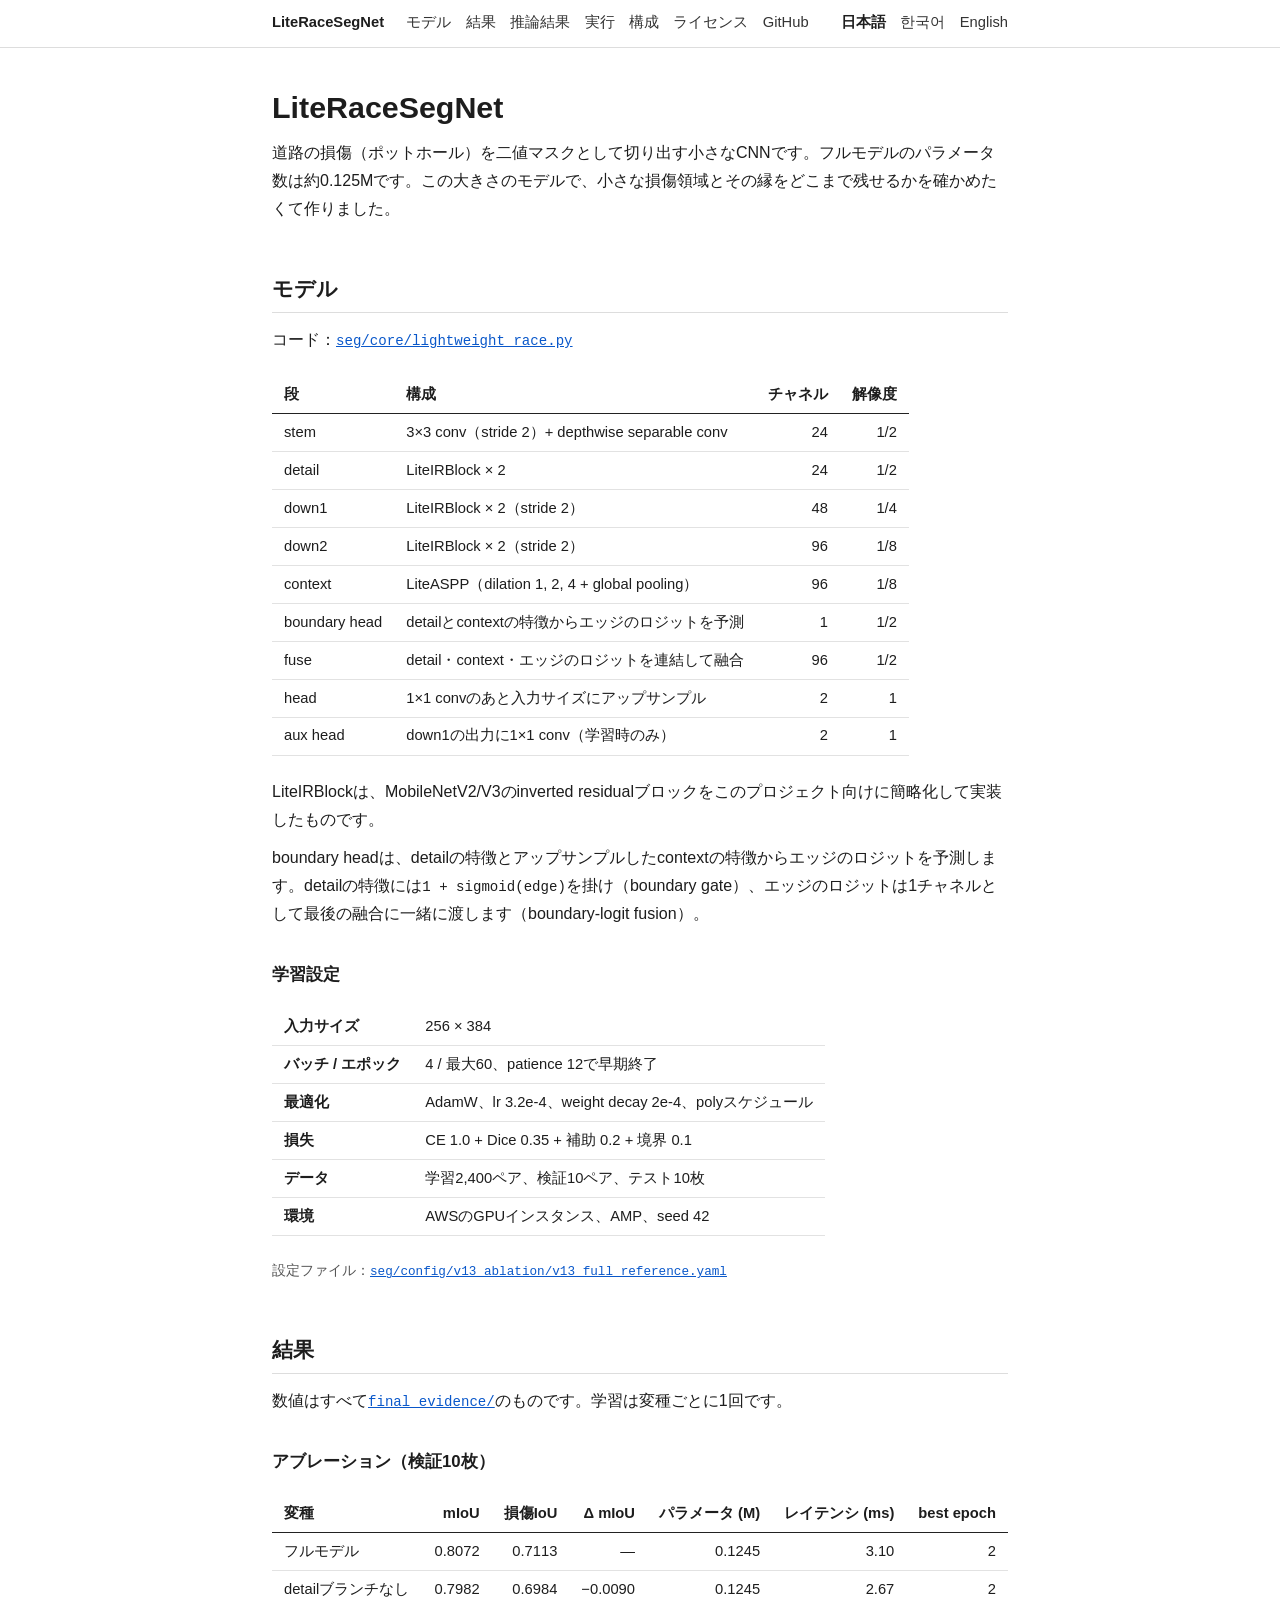
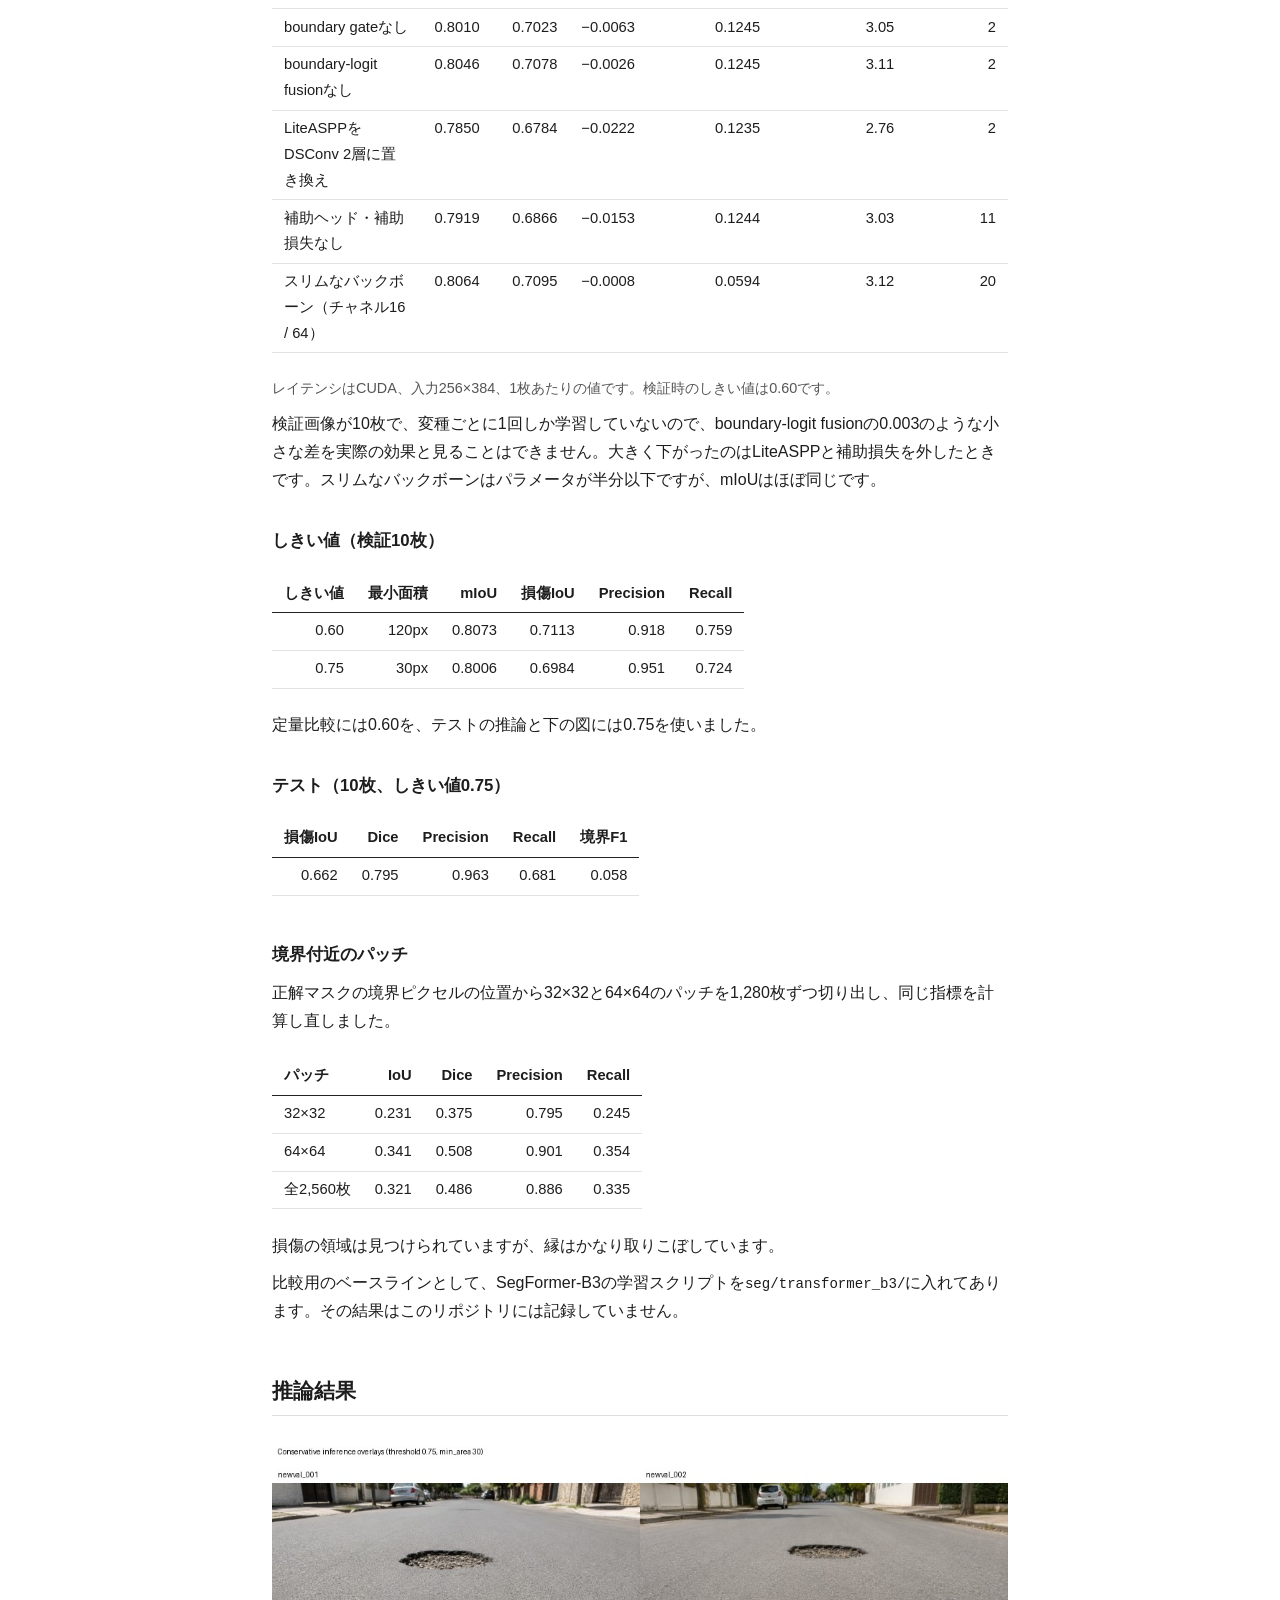
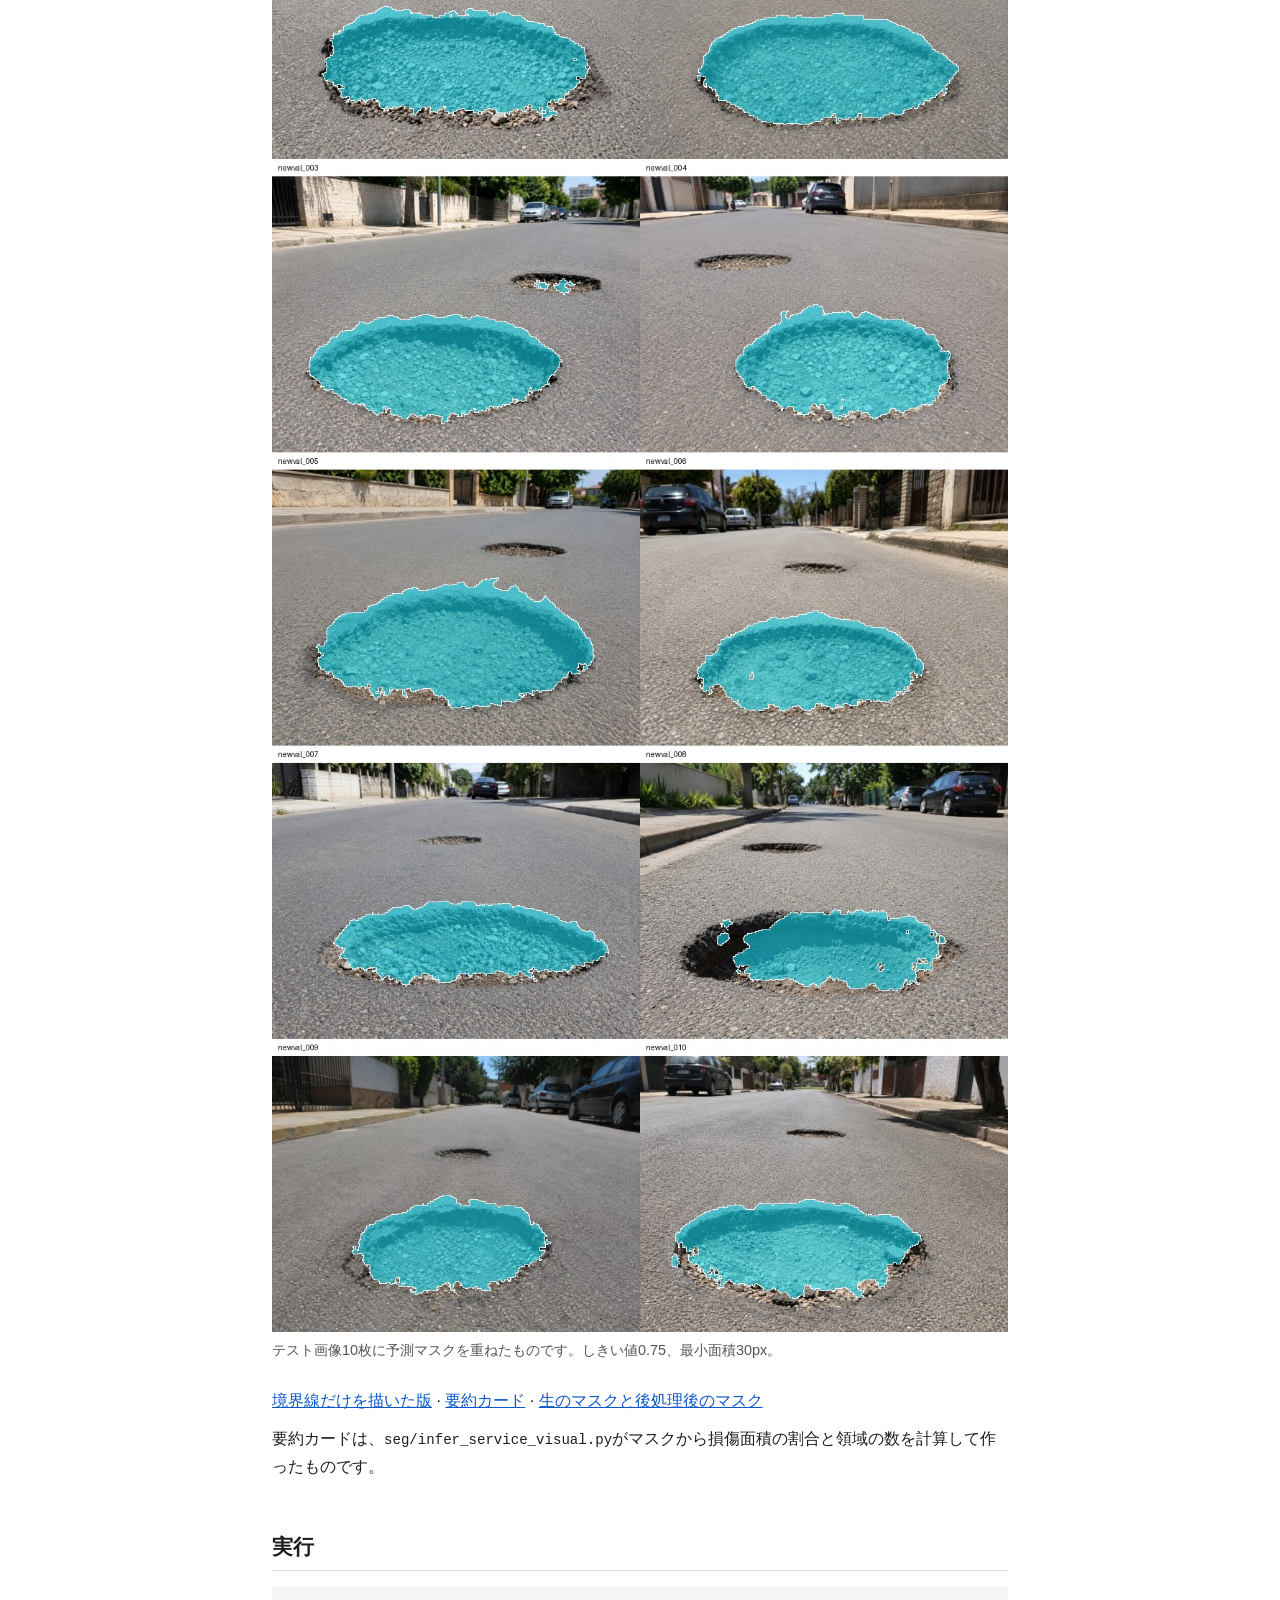
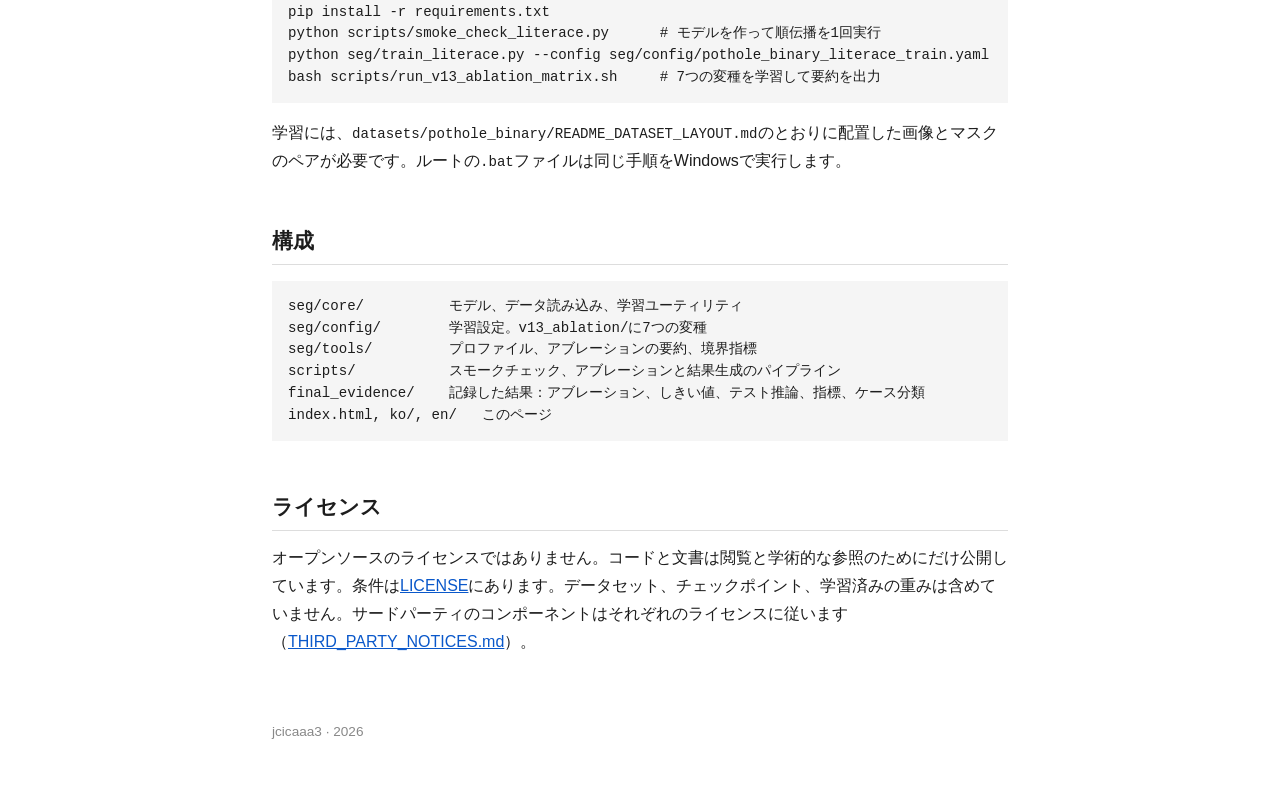
==== commit 3c9a9317: "Add top menu and language switch" ====
--- a/index.html
+++ b/index.html
@@ -11,13 +11,32 @@
 </head>
 <body>
 
-<header>
-<h1>LiteRaceSegNet</h1>
-<p>道路の損傷（ポットホール）を二値マスクとして切り出す小さなCNNです。フルモデルのパラメータ数は約0.125Mです。この大きさのモデルで、小さな損傷領域とその縁をどこまで残せるかを確かめたくて作りました。</p>
-<p class="links"><a href="https://github.com/jcicaaa3-cloud/LiteRaceSegNet-FINAL-">GitHub</a> · 日本語 · <a href="ko/">한국어</a> · <a href="en/">English</a></p>
+<header class="site-header">
+<div class="bar">
+<a class="name" href="./">LiteRaceSegNet</a>
+<nav class="menu">
+<a href="#model">モデル</a>
+<a href="#results">結果</a>
+<a href="#samples">推論結果</a>
+<a href="#run">実行</a>
+<a href="#layout">構成</a>
+<a href="#license">ライセンス</a>
+<a href="https://github.com/jcicaaa3-cloud/LiteRaceSegNet-FINAL-">GitHub</a>
+</nav>
+<nav class="lang">
+<span aria-current="page">日本語</span>
+<a href="ko/" hreflang="ko">한국어</a>
+<a href="en/" hreflang="en">English</a>
+</nav>
+</div>
 </header>
 
 <main>
+
+<div class="intro">
+<h1>LiteRaceSegNet</h1>
+<p>道路の損傷（ポットホール）を二値マスクとして切り出す小さなCNNです。フルモデルのパラメータ数は約0.125Mです。この大きさのモデルで、小さな損傷領域とその縁をどこまで残せるかを確かめたくて作りました。</p>
+</div>
 
 <h2 id="model">モデル</h2>
 <p>コード：<a href="https://github.com/jcicaaa3-cloud/LiteRaceSegNet-FINAL-/blob/main/seg/core/lightweight_race.py"><code>seg/core/lightweight_race.py</code></a></p>
@@ -115,7 +134,7 @@
 <p>損傷の領域は見つけられていますが、縁はかなり取りこぼしています。</p>
 <p>比較用のベースラインとして、SegFormer-B3の学習スクリプトを<code>seg/transformer_b3/</code>に入れてあります。その結果はこのリポジトリには記録していません。</p>
 
-<h3>推論結果</h3>
+<h2 id="samples">推論結果</h2>
 <figure>
 <img src="docs/assets/v13/service_overlays_sheet_10_samples.jpg" alt="テスト画像10枚に予測マスクを重ねた図" width="1024" height="2076">
 <figcaption>テスト画像10枚に予測マスクを重ねたものです。しきい値0.75、最小面積30px。</figcaption>
--- a/assets/style.css
+++ b/assets/style.css
@@ -11,7 +11,6 @@
   line-height: 1.75;
 }
 
-header,
 main,
 footer {
   max-width: 46rem;
@@ -19,8 +18,76 @@
   padding: 0 1.25rem;
 }
 
-header {
-  padding-top: 3rem;
+.site-header {
+  position: sticky;
+  top: 0;
+  z-index: 10;
+  background: #fff;
+  border-bottom: 1px solid #ddd;
+}
+
+.bar {
+  display: flex;
+  flex-wrap: wrap;
+  align-items: baseline;
+  gap: 0.3rem 1.4rem;
+  max-width: 46rem;
+  margin: 0 auto;
+  padding: 0.65rem 1.25rem;
+  font-size: 0.92rem;
+}
+
+.bar .name {
+  color: #1d1d1d;
+  font-weight: 700;
+  text-decoration: none;
+}
+
+.menu,
+.lang {
+  display: flex;
+  flex-wrap: wrap;
+  gap: 0.2rem 0.9rem;
+}
+
+.lang {
+  margin-left: auto;
+  color: #888;
+}
+
+.menu a,
+.lang a {
+  color: #333;
+  text-decoration: none;
+}
+
+.menu a:hover,
+.lang a:hover {
+  text-decoration: underline;
+}
+
+.lang [aria-current] {
+  color: #1d1d1d;
+  font-weight: 700;
+}
+
+.intro {
+  padding-top: 2.5rem;
+}
+
+h2,
+h3 {
+  scroll-margin-top: 4rem;
+}
+
+@media (max-width: 640px) {
+  .site-header {
+    position: static;
+  }
+
+  .lang {
+    margin-left: 0;
+  }
 }
 
 h1 {
